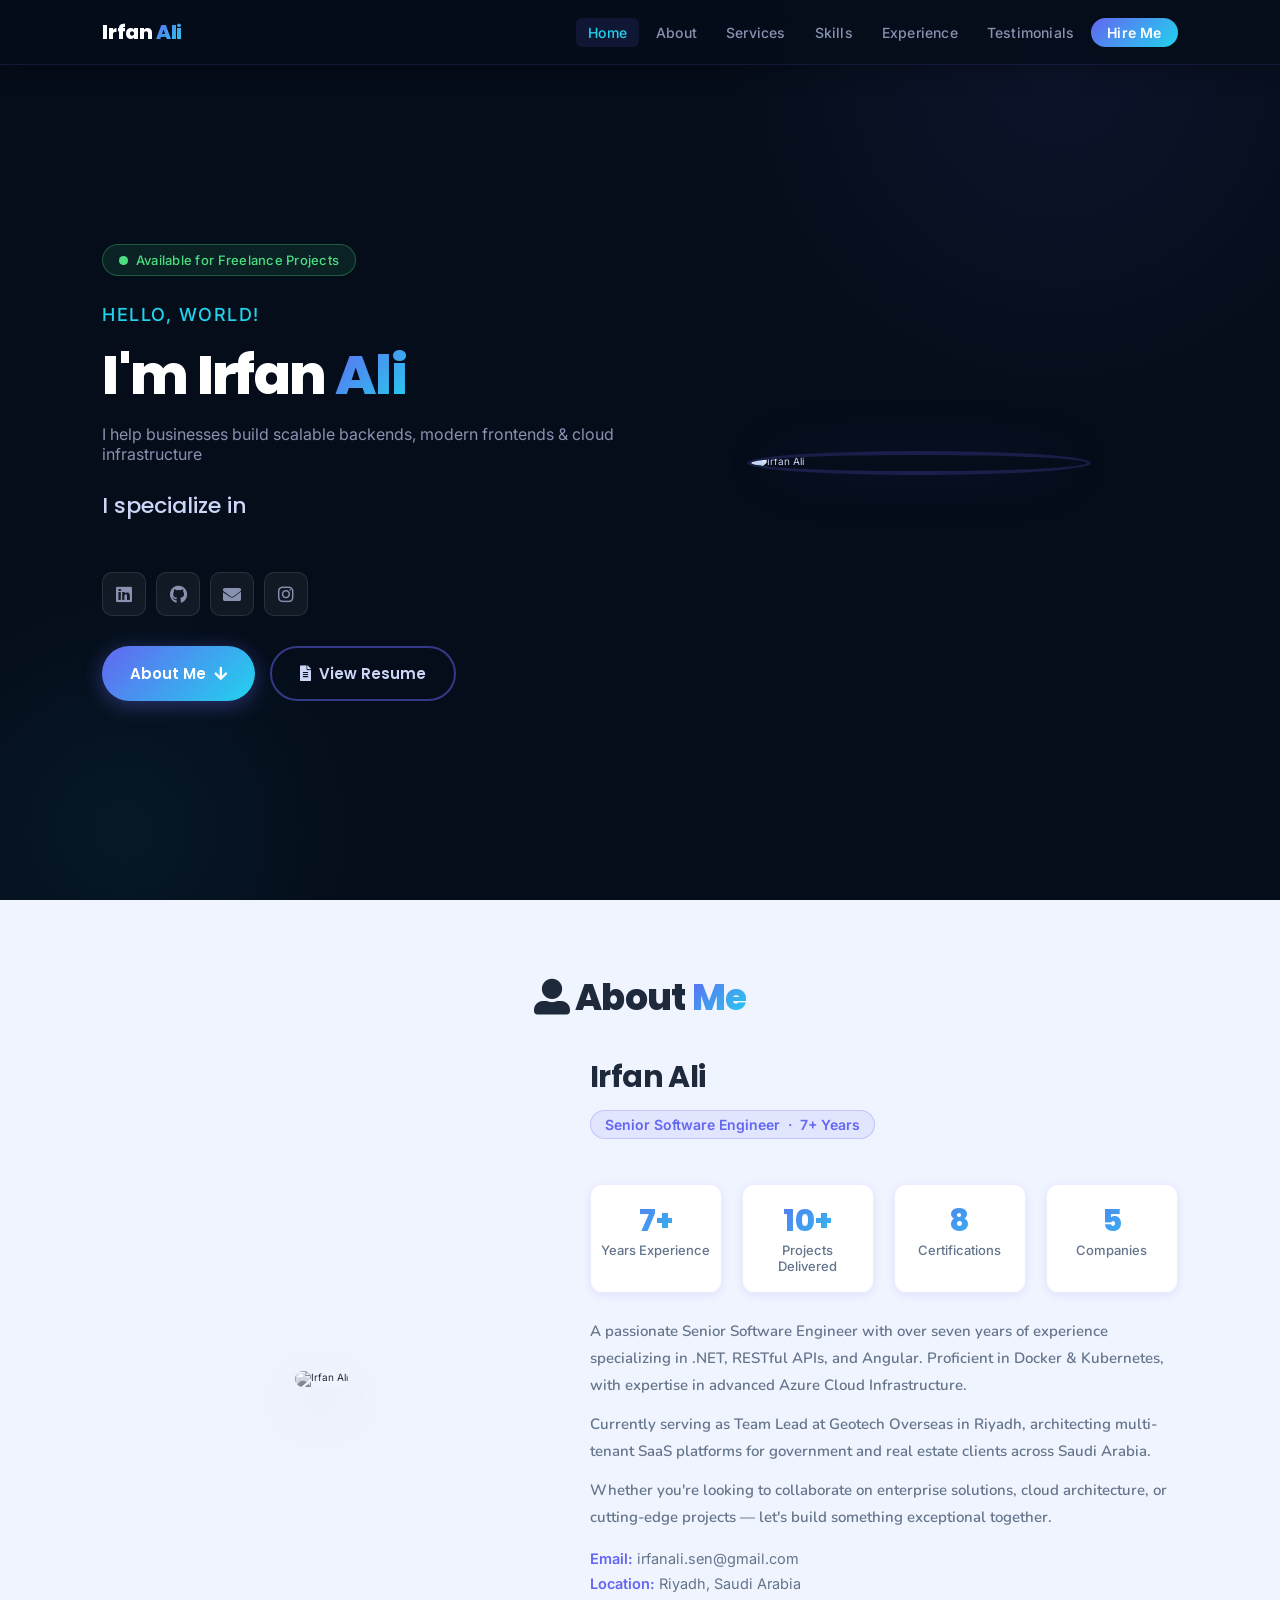
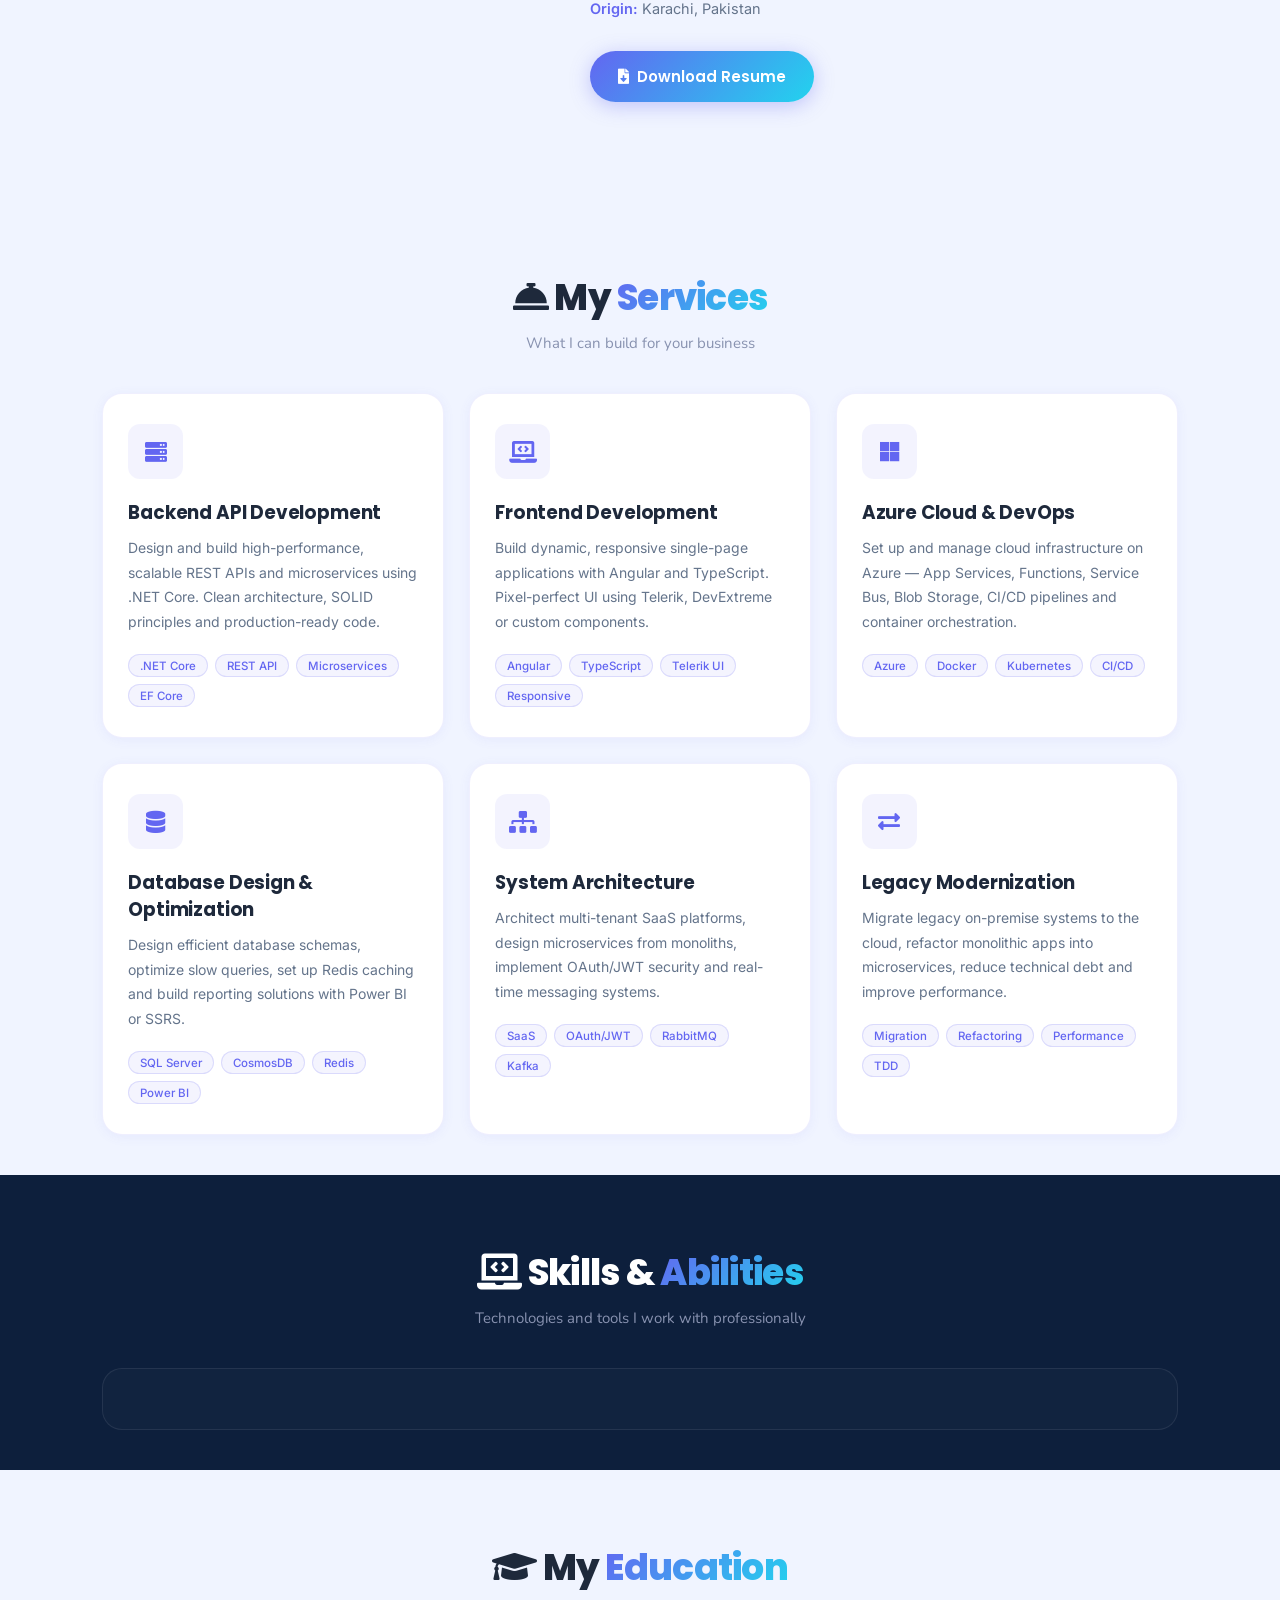
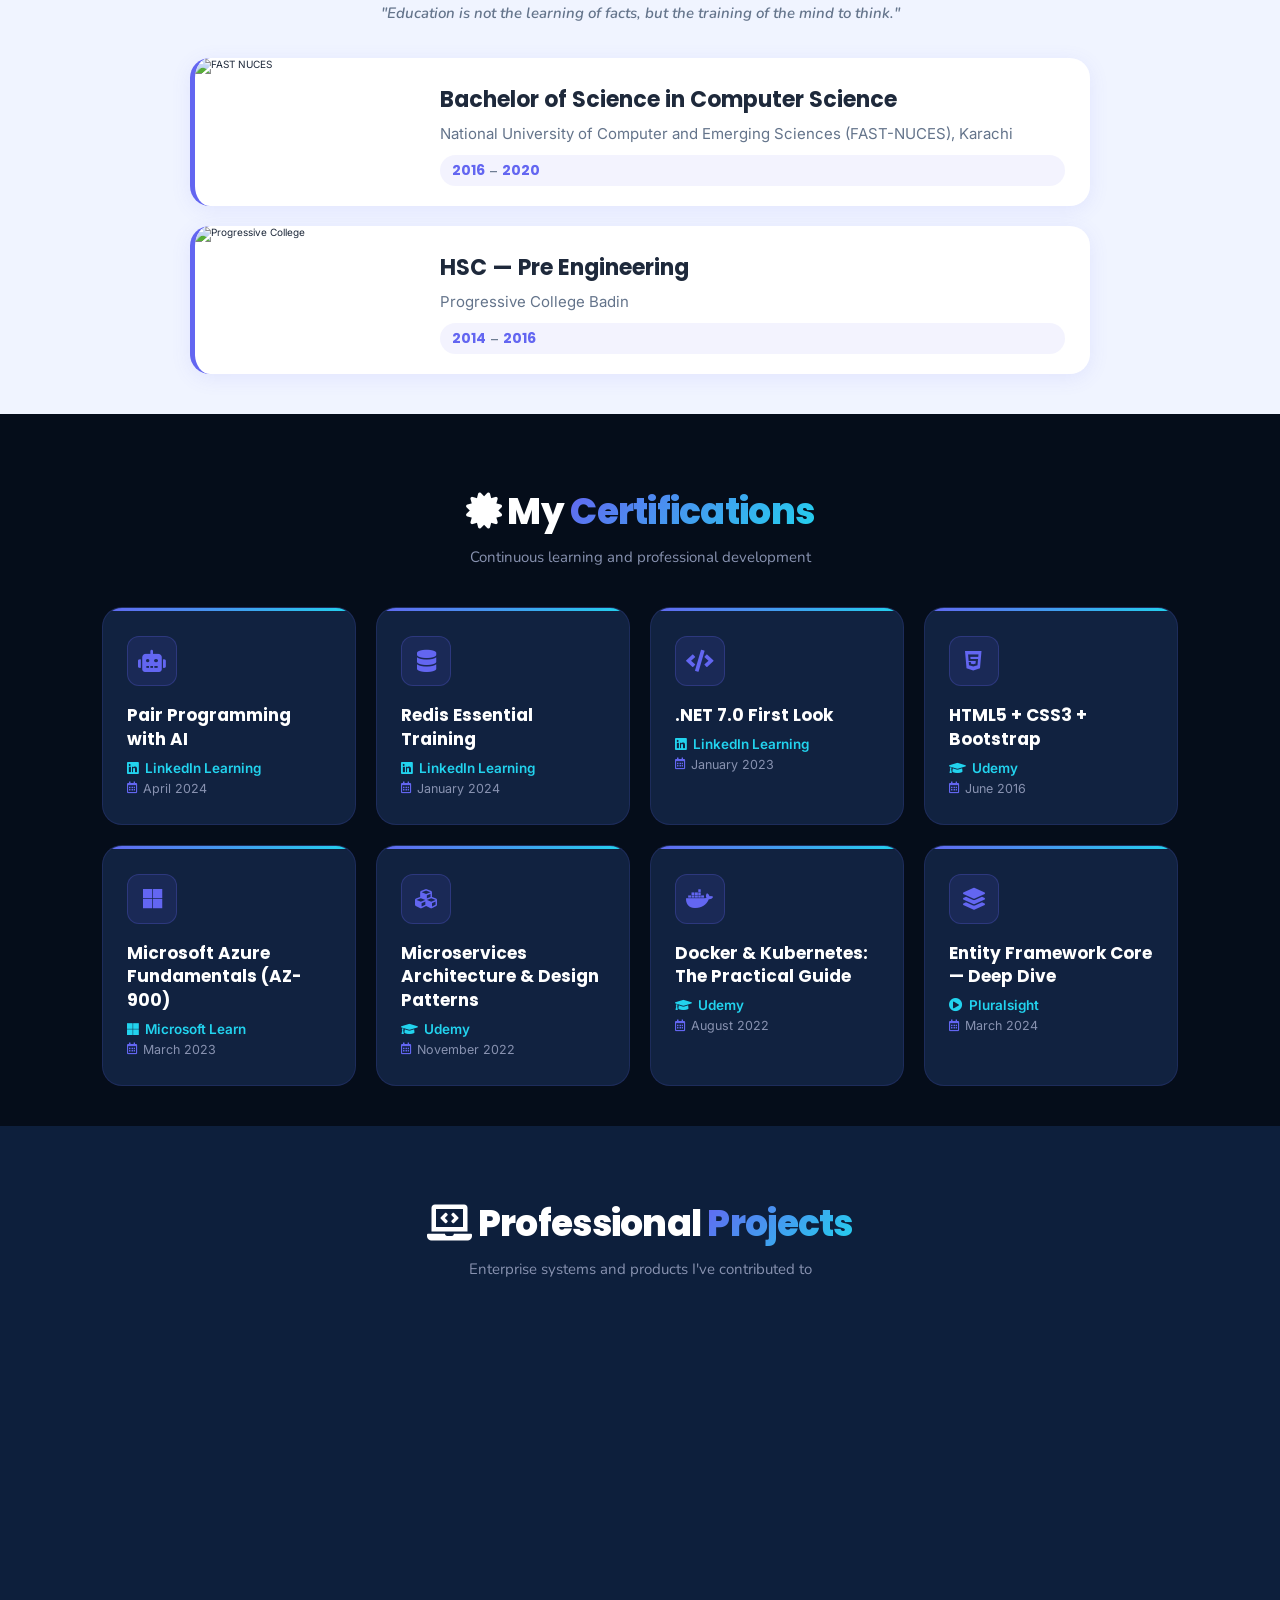
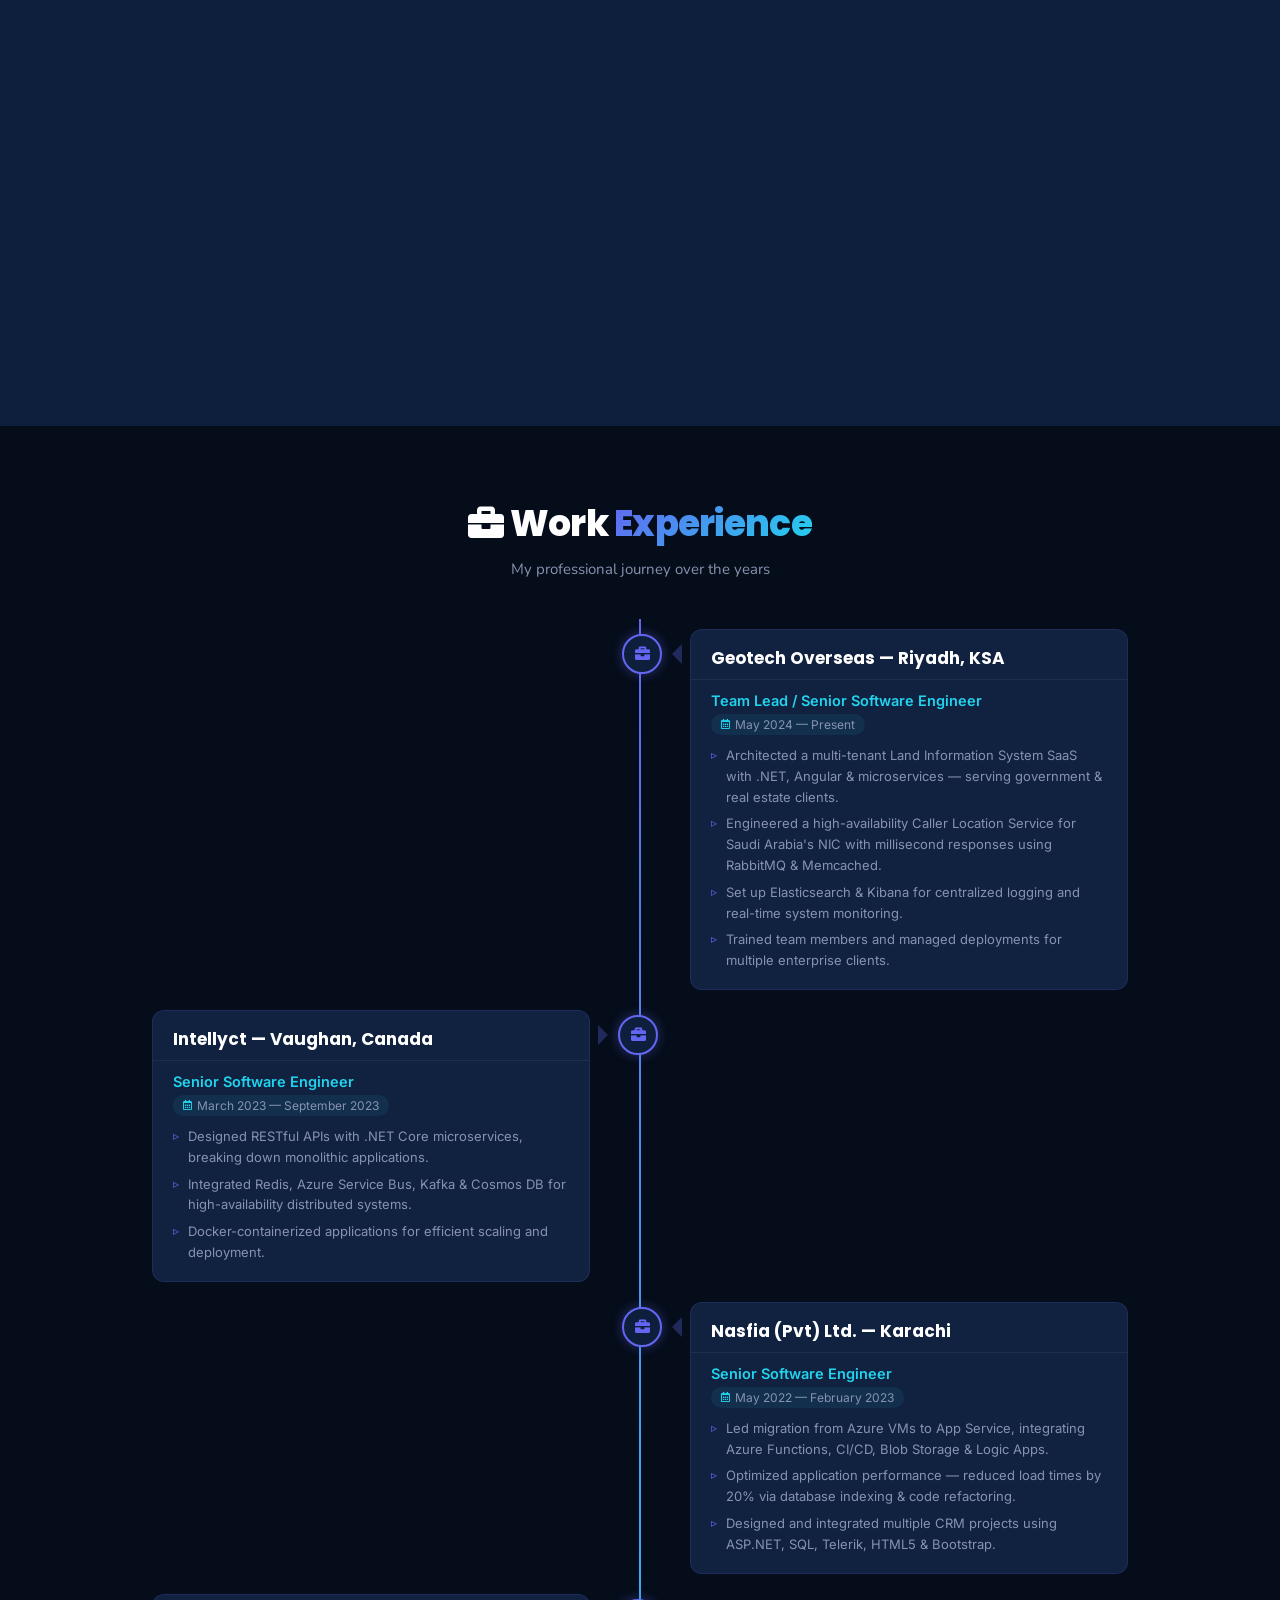
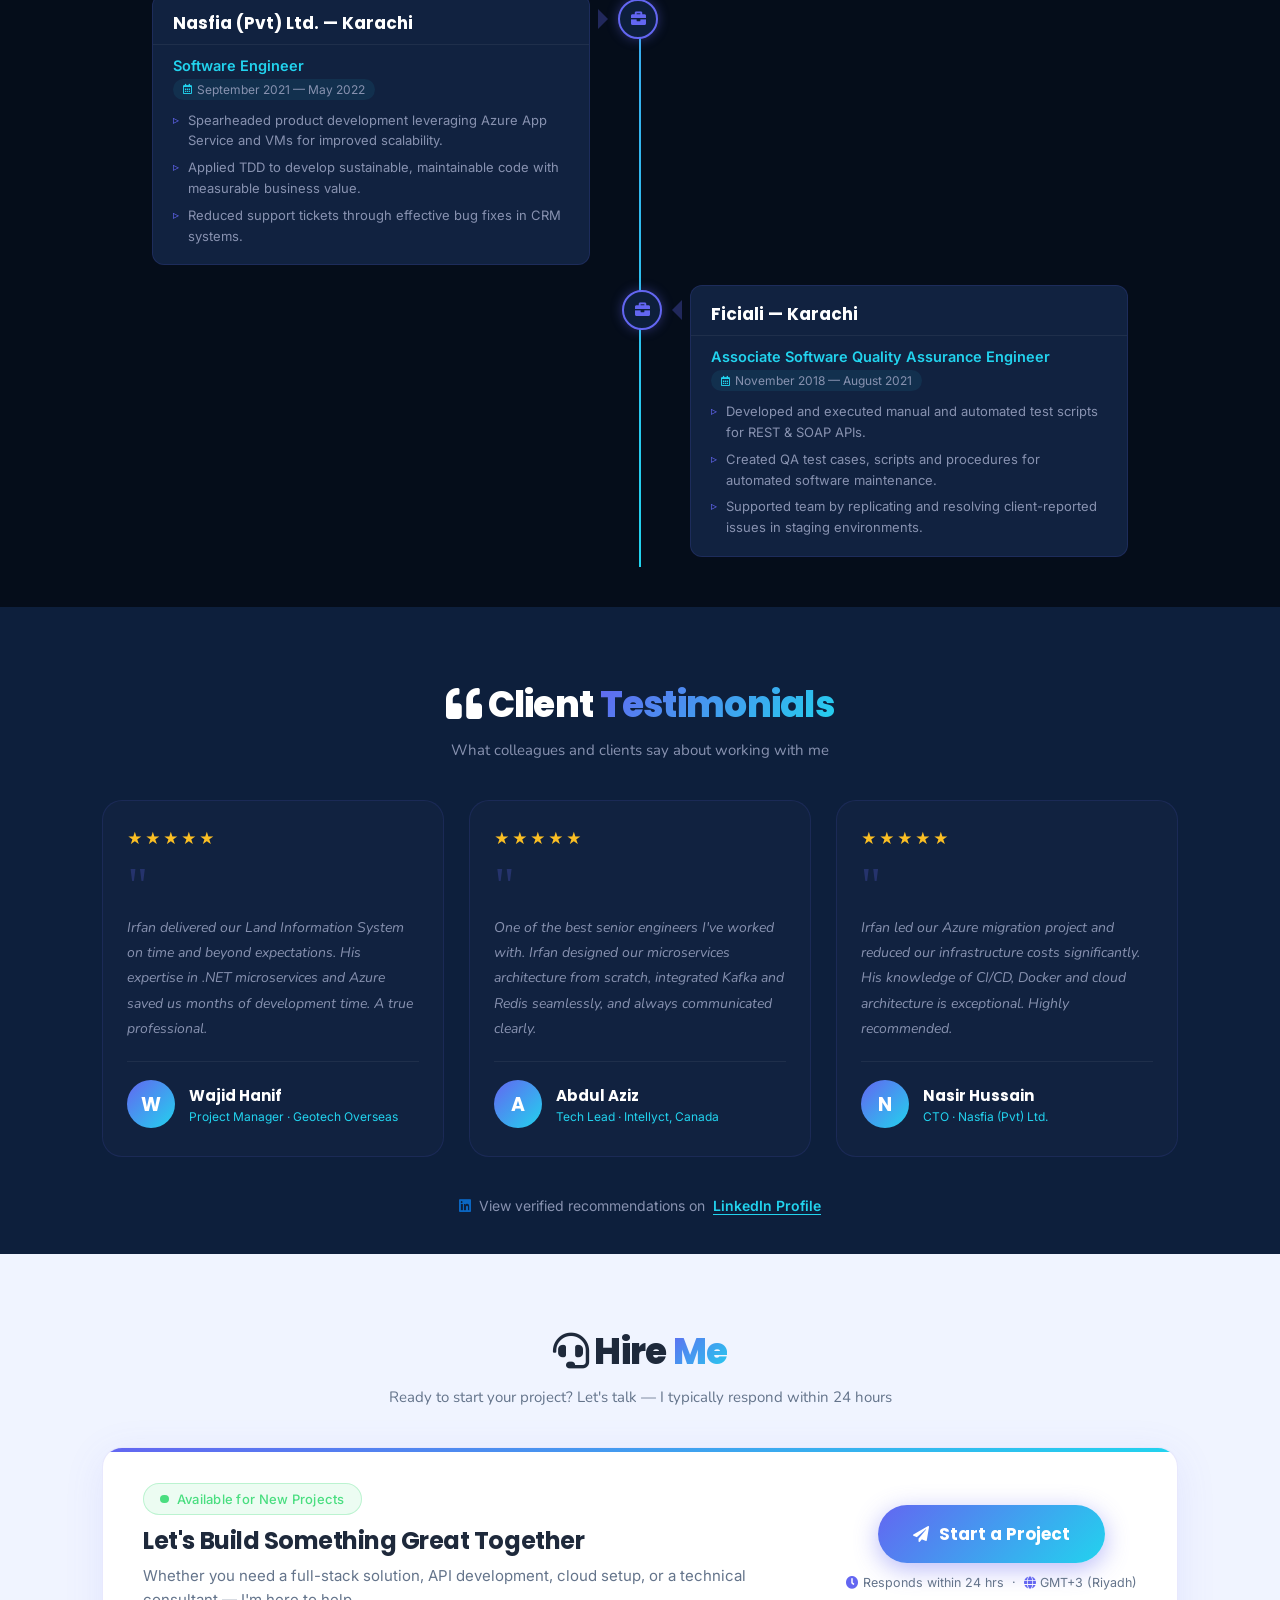
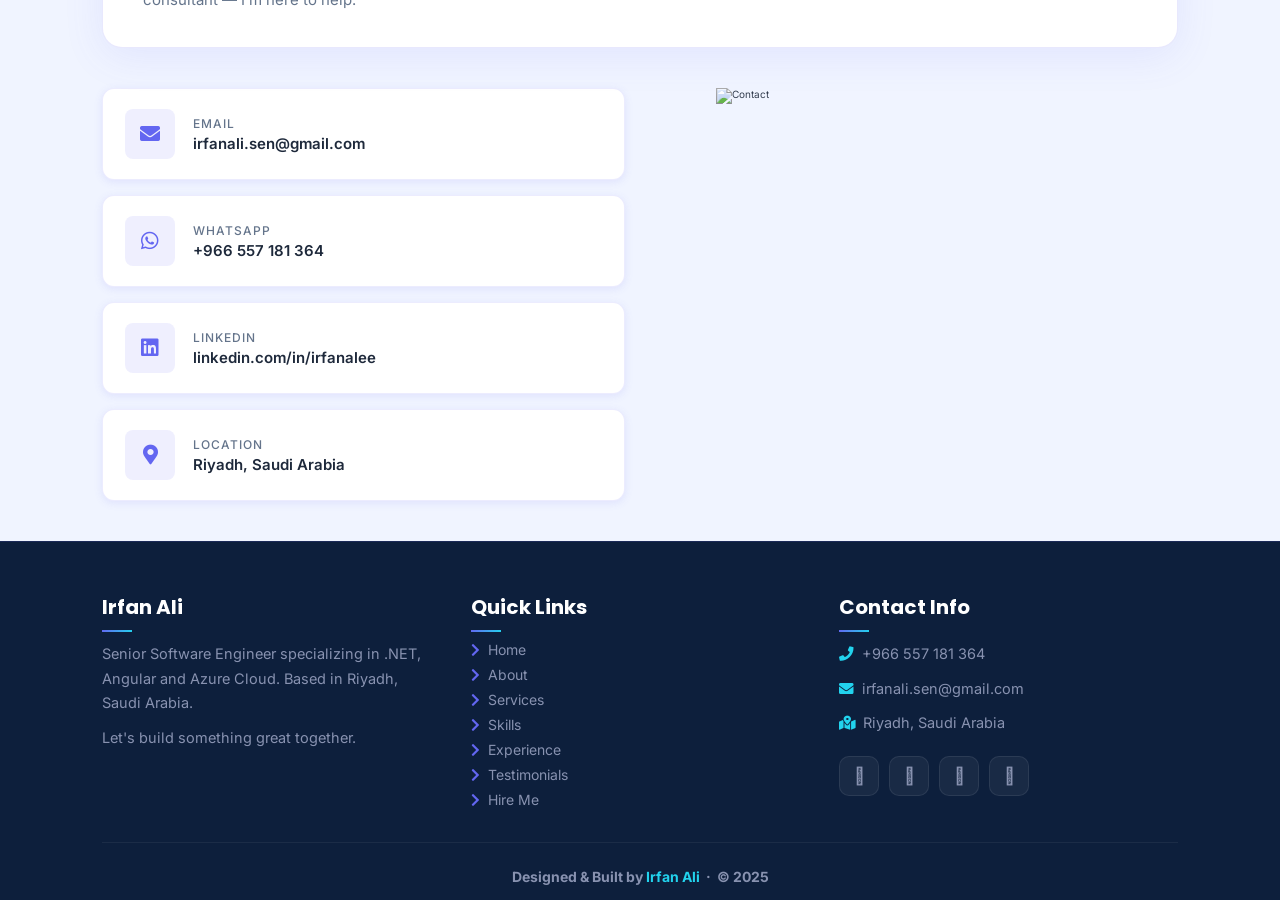
==== index.html @ 2647787d "Revamp portfolio with updated skills, enhanced layout, and improved content. Added new sections for " ====
<!DOCTYPE html>
<html lang="en">

<head>
  <meta charset="UTF-8">
  <meta http-equiv="X-UA-Compatible" content="IE=edge">
  <meta name="viewport" content="width=device-width, initial-scale=1.0">
  <meta name="keywords"
    content="Irfan Ali, portfolio, Senior Software Engineer, .NET, Angular, Azure, backend developer, full stack developer" />
  <meta name="description" content="Irfan Ali — Freelance Senior Software Engineer. 7+ years building scalable .NET backends, Angular frontends & Azure cloud solutions for businesses worldwide." />
  <!-- Custom CSS -->
  <link rel="stylesheet" href="./assets/css/style.css">
  <!-- Font Awesome -->
  <link rel="stylesheet" href="https://cdnjs.cloudflare.com/ajax/libs/font-awesome/5.15.3/css/all.min.css"
    integrity="sha512-iBBXm8fW90+nuLcSKlbmrPcLa0OT92xO1BIsZ+ywDWZCvqsWgccV3gFoRBv0z+8dLJgyAHIhR35VZc2oM/gI1w=="
    crossorigin="anonymous" referrerpolicy="no-referrer" />
  <!-- Favicon -->
  <link id='favicon' rel="shortcut icon" href="./assets/images/favicon.png" type="image/x-png">
  <title>Portfolio | Irfan Ali</title>
</head>

<body oncontextmenu="return false">

  <!-- navbar starts -->
  <header>
    <a href="/" class="logo">Irfan <span>Ali</span></a>

    <div id="menu" class="fas fa-bars"></div>
    <nav class="navbar">
      <ul>
        <li><a class="active" href="#home">Home</a></li>
        <li><a href="#about">About</a></li>
        <li><a href="#services">Services</a></li>
        <li><a href="#skills">Skills</a></li>
        <li><a href="#experience">Experience</a></li>
        <li><a href="#testimonials">Testimonials</a></li>
        <li><a href="#contact" class="nav-hire-btn">Hire Me</a></li>
      </ul>
    </nav>
  </header>
  <!-- navbar ends -->


  <!-- hero section starts -->
  <section class="home" id="home">
    <div id="particles-js"></div>

    <div class="content">
      <div class="availability-badge">
        <span class="badge-dot"></span> Available for Freelance Projects
      </div>
      <p class="greeting">Hello, World!</p>
      <h2>I'm Irfan <span>Ali</span></h2>
      <p class="hero-subtitle">I help businesses build scalable backends, modern frontends &amp; cloud infrastructure</p>
      <p>I specialize in <span class="typing-text"></span></p>

      <div class="socials">
        <ul class="social-icons">
          <li><a class="linkedin" aria-label="LinkedIn" href="https://www.linkedin.com/in/irfanalee/" target="_blank"><i class="fab fa-linkedin"></i></a></li>
          <li><a class="GitHub" aria-label="GitHub" href="https://github.com/ErfaanAli" target="_blank"><i class="fab fa-github"></i></a></li>
          <li><a aria-label="Mail" href="mailto:irfanali.sen@gmail.com?subject=Approaching via Portfolio" target="_blank"><i class="fas fa-envelope"></i></a></li>
          <li><a class="instagram" aria-label="Instagram" href="https://www.instagram.com/irfann_alee" target="_blank"><i class="fab fa-instagram"></i></a></li>
        </ul>
      </div>

      <div class="hero-btns">
        <a href="#about" class="btn-primary">
          <span>About Me</span>
          <i class="fas fa-arrow-down"></i>
        </a>
        <a href="https://drive.google.com/file/d/1a_-uNI6Rkoza3Lg0Oy4TzOaKX4Z7FLZg/view?usp=sharing" target="_blank" class="btn-outline">
          <i class="fas fa-file-alt"></i>
          <span>View Resume</span>
        </a>
      </div>
    </div>

    <div class="image">
      <img draggable="false" class="tilt" src="./assets/images/hero.png" alt="Irfan Ali">
    </div>
  </section>
  <!-- hero section ends -->


  <!-- about section starts -->
  <section class="about" id="about">
    <h2 class="heading"><i class="fas fa-user-alt"></i> About <span>Me</span></h2>

    <div class="row">
      <div class="image">
        <img draggable="false" class="tilt" src="./assets/images/profile2.png" alt="Irfan Ali">
      </div>
      <div class="content">
        <h3>Irfan Ali</h3>
        <span class="tag">Senior Software Engineer &nbsp;·&nbsp; 7+ Years</span>

        <div class="stats-row">
          <div class="stat-item">
            <span class="stat-number">7+</span>
            <span class="stat-label">Years Experience</span>
          </div>
          <div class="stat-item">
            <span class="stat-number">10+</span>
            <span class="stat-label">Projects Delivered</span>
          </div>
          <div class="stat-item">
            <span class="stat-number">8</span>
            <span class="stat-label">Certifications</span>
          </div>
          <div class="stat-item">
            <span class="stat-number">5</span>
            <span class="stat-label">Companies</span>
          </div>
        </div>

        <div class="profile-intro">
          <p>A passionate Senior Software Engineer with over seven years of experience specializing in .NET, RESTful APIs,
            and Angular. Proficient in Docker &amp; Kubernetes, with expertise in advanced Azure Cloud Infrastructure.</p>
          <p>Currently serving as Team Lead at Geotech Overseas in Riyadh, architecting multi-tenant SaaS platforms for
            government and real estate clients across Saudi Arabia.</p>
          <p>Whether you're looking to collaborate on enterprise solutions, cloud architecture, or cutting-edge projects —
            let's build something exceptional together.</p>
        </div>

        <div class="box-container">
          <div class="box">
            <p><span>Email: </span>irfanali.sen@gmail.com</p>
            <p><span>Location: </span>Riyadh, Saudi Arabia</p>
            <p><span>Origin: </span>Karachi, Pakistan</p>
          </div>
        </div>

        <div class="resumebtn">
          <a href="https://drive.google.com/file/d/1a_-uNI6Rkoza3Lg0Oy4TzOaKX4Z7FLZg/view?usp=sharing" target="_blank" class="btn">
            <i class="fas fa-file-download"></i>
            <span>Download Resume</span>
          </a>
        </div>
      </div>
    </div>
  </section>
  <!-- about section ends -->


  <!-- services section starts -->
  <section class="services" id="services">
    <h2 class="heading"><i class="fas fa-concierge-bell"></i> My <span>Services</span></h2>
    <p class="section-subtitle">What I can build for your business</p>

    <div class="services-grid">

      <div class="service-card">
        <div class="service-icon"><i class="fas fa-server"></i></div>
        <h3>Backend API Development</h3>
        <p>Design and build high-performance, scalable REST APIs and microservices using .NET Core. Clean architecture, SOLID principles and production-ready code.</p>
        <div class="service-tags">
          <span class="service-tag">.NET Core</span>
          <span class="service-tag">REST API</span>
          <span class="service-tag">Microservices</span>
          <span class="service-tag">EF Core</span>
        </div>
      </div>

      <div class="service-card">
        <div class="service-icon"><i class="fas fa-laptop-code"></i></div>
        <h3>Frontend Development</h3>
        <p>Build dynamic, responsive single-page applications with Angular and TypeScript. Pixel-perfect UI using Telerik, DevExtreme or custom components.</p>
        <div class="service-tags">
          <span class="service-tag">Angular</span>
          <span class="service-tag">TypeScript</span>
          <span class="service-tag">Telerik UI</span>
          <span class="service-tag">Responsive</span>
        </div>
      </div>

      <div class="service-card">
        <div class="service-icon"><i class="fab fa-microsoft"></i></div>
        <h3>Azure Cloud &amp; DevOps</h3>
        <p>Set up and manage cloud infrastructure on Azure — App Services, Functions, Service Bus, Blob Storage, CI/CD pipelines and container orchestration.</p>
        <div class="service-tags">
          <span class="service-tag">Azure</span>
          <span class="service-tag">Docker</span>
          <span class="service-tag">Kubernetes</span>
          <span class="service-tag">CI/CD</span>
        </div>
      </div>

      <div class="service-card">
        <div class="service-icon"><i class="fas fa-database"></i></div>
        <h3>Database Design &amp; Optimization</h3>
        <p>Design efficient database schemas, optimize slow queries, set up Redis caching and build reporting solutions with Power BI or SSRS.</p>
        <div class="service-tags">
          <span class="service-tag">SQL Server</span>
          <span class="service-tag">CosmosDB</span>
          <span class="service-tag">Redis</span>
          <span class="service-tag">Power BI</span>
        </div>
      </div>

      <div class="service-card">
        <div class="service-icon"><i class="fas fa-sitemap"></i></div>
        <h3>System Architecture</h3>
        <p>Architect multi-tenant SaaS platforms, design microservices from monoliths, implement OAuth/JWT security and real-time messaging systems.</p>
        <div class="service-tags">
          <span class="service-tag">SaaS</span>
          <span class="service-tag">OAuth/JWT</span>
          <span class="service-tag">RabbitMQ</span>
          <span class="service-tag">Kafka</span>
        </div>
      </div>

      <div class="service-card">
        <div class="service-icon"><i class="fas fa-exchange-alt"></i></div>
        <h3>Legacy Modernization</h3>
        <p>Migrate legacy on-premise systems to the cloud, refactor monolithic apps into microservices, reduce technical debt and improve performance.</p>
        <div class="service-tags">
          <span class="service-tag">Migration</span>
          <span class="service-tag">Refactoring</span>
          <span class="service-tag">Performance</span>
          <span class="service-tag">TDD</span>
        </div>
      </div>

    </div>
  </section>
  <!-- services section ends -->


  <!-- skills section starts -->
  <section class="skills" id="skills">
    <h2 class="heading"><i class="fas fa-laptop-code"></i> Skills &amp; <span>Abilities</span></h2>
    <p class="section-subtitle">Technologies and tools I work with professionally</p>

    <div class="container">
      <div class="row" id="skillsContainer">
        <!-- dynamically populated from skills.json -->
      </div>
    </div>
  </section>
  <!-- skills section ends -->


  <!-- education section starts -->
  <section class="education" id="education">
    <h1 class="heading"><i class="fas fa-graduation-cap"></i> My <span>Education</span></h1>
    <p class="qoute">"Education is not the learning of facts, but the training of the mind to think."</p>

    <div class="box-container">
      <div class="box">
        <div class="image">
          <img draggable="false" src="./assets/images/educat/college.jpg" alt="FAST NUCES">
        </div>
        <div class="content">
          <h3>Bachelor of Science in Computer Science</h3>
          <p>National University of Computer and Emerging Sciences (FAST-NUCES), Karachi</p>
          <div class="date-range">
            <span class="start-year">2016</span>
            <span class="dash">–</span>
            <span class="end-year">2020</span>
          </div>
        </div>
      </div>

      <div class="box">
        <div class="image">
          <img draggable="false" src="./assets/images/educat/school.jpg" alt="Progressive College">
        </div>
        <div class="content">
          <h3>HSC — Pre Engineering</h3>
          <p>Progressive College Badin</p>
          <div class="date-range">
            <span class="start-year">2014</span>
            <span class="dash">–</span>
            <span class="end-year">2016</span>
          </div>
        </div>
      </div>
    </div>
  </section>
  <!-- education section ends -->


  <!-- certifications section starts -->
  <section class="certifications" id="certifications">
    <h2 class="heading"><i class="fas fa-certificate"></i> My <span>Certifications</span></h2>
    <p class="section-subtitle">Continuous learning and professional development</p>

    <div class="certs-grid">

      <div class="cert-card">
        <div class="cert-icon"><i class="fas fa-robot"></i></div>
        <h3>Pair Programming with AI</h3>
        <p class="cert-issuer"><i class="fab fa-linkedin"></i>&nbsp; LinkedIn Learning</p>
        <p class="cert-date"><i class="far fa-calendar-alt"></i> April 2024</p>
      </div>

      <div class="cert-card">
        <div class="cert-icon"><i class="fas fa-database"></i></div>
        <h3>Redis Essential Training</h3>
        <p class="cert-issuer"><i class="fab fa-linkedin"></i>&nbsp; LinkedIn Learning</p>
        <p class="cert-date"><i class="far fa-calendar-alt"></i> January 2024</p>
      </div>

      <div class="cert-card">
        <div class="cert-icon"><i class="fas fa-code"></i></div>
        <h3>.NET 7.0 First Look</h3>
        <p class="cert-issuer"><i class="fab fa-linkedin"></i>&nbsp; LinkedIn Learning</p>
        <p class="cert-date"><i class="far fa-calendar-alt"></i> January 2023</p>
      </div>

      <div class="cert-card">
        <div class="cert-icon"><i class="fab fa-html5"></i></div>
        <h3>HTML5 + CSS3 + Bootstrap</h3>
        <p class="cert-issuer"><i class="fas fa-graduation-cap"></i>&nbsp; Udemy</p>
        <p class="cert-date"><i class="far fa-calendar-alt"></i> June 2016</p>
      </div>

      <div class="cert-card">
        <div class="cert-icon"><i class="fab fa-microsoft"></i></div>
        <h3>Microsoft Azure Fundamentals (AZ-900)</h3>
        <p class="cert-issuer"><i class="fab fa-microsoft"></i>&nbsp; Microsoft Learn</p>
        <p class="cert-date"><i class="far fa-calendar-alt"></i> March 2023</p>
      </div>

      <div class="cert-card">
        <div class="cert-icon"><i class="fas fa-cubes"></i></div>
        <h3>Microservices Architecture &amp; Design Patterns</h3>
        <p class="cert-issuer"><i class="fas fa-graduation-cap"></i>&nbsp; Udemy</p>
        <p class="cert-date"><i class="far fa-calendar-alt"></i> November 2022</p>
      </div>

      <div class="cert-card">
        <div class="cert-icon"><i class="fab fa-docker"></i></div>
        <h3>Docker &amp; Kubernetes: The Practical Guide</h3>
        <p class="cert-issuer"><i class="fas fa-graduation-cap"></i>&nbsp; Udemy</p>
        <p class="cert-date"><i class="far fa-calendar-alt"></i> August 2022</p>
      </div>

      <div class="cert-card">
        <div class="cert-icon"><i class="fas fa-layer-group"></i></div>
        <h3>Entity Framework Core — Deep Dive</h3>
        <p class="cert-issuer"><i class="fas fa-play-circle"></i>&nbsp; Pluralsight</p>
        <p class="cert-date"><i class="far fa-calendar-alt"></i> March 2024</p>
      </div>

    </div>
  </section>
  <!-- certifications section ends -->


  <!-- work project section starts -->
  <section class="work" id="work">
    <h2 class="heading"><i class="fas fa-laptop-code"></i> Professional <span>Projects</span></h2>
    <p class="section-subtitle" style="color: var(--text-dim);">Enterprise systems and products I've contributed to</p>

    <div class="box-container" id="projectsContainer">
      <!-- dynamically populated from projects.json -->
    </div>
  </section>
  <!-- work project section ends -->


  <!-- experience section starts -->
  <section class="experience" id="experience">
    <h2 class="heading"><i class="fas fa-briefcase"></i> Work <span>Experience</span></h2>
    <p class="section-subtitle" style="color: var(--text-dim);">My professional journey over the years</p>

    <div class="timeline">

      <div class="container right">
        <div class="content">
          <div class="tag">
            <h2>Geotech Overseas — Riyadh, KSA</h2>
          </div>
          <div class="desc">
            <h3>Team Lead / Senior Software Engineer</h3>
            <p class="exp-date"><i class="far fa-calendar-alt"></i> May 2024 — Present</p>
            <ul>
              <li>Architected a multi-tenant Land Information System SaaS with .NET, Angular &amp; microservices — serving government &amp; real estate clients.</li>
              <li>Engineered a high-availability Caller Location Service for Saudi Arabia's NIC with millisecond responses using RabbitMQ &amp; Memcached.</li>
              <li>Set up Elasticsearch &amp; Kibana for centralized logging and real-time system monitoring.</li>
              <li>Trained team members and managed deployments for multiple enterprise clients.</li>
            </ul>
          </div>
        </div>
      </div>

      <div class="container left">
        <div class="content">
          <div class="tag">
            <h2>Intellyct — Vaughan, Canada</h2>
          </div>
          <div class="desc">
            <h3>Senior Software Engineer</h3>
            <p class="exp-date"><i class="far fa-calendar-alt"></i> March 2023 — September 2023</p>
            <ul>
              <li>Designed RESTful APIs with .NET Core microservices, breaking down monolithic applications.</li>
              <li>Integrated Redis, Azure Service Bus, Kafka &amp; Cosmos DB for high-availability distributed systems.</li>
              <li>Docker-containerized applications for efficient scaling and deployment.</li>
            </ul>
          </div>
        </div>
      </div>

      <div class="container right">
        <div class="content">
          <div class="tag">
            <h2>Nasfia (Pvt) Ltd. — Karachi</h2>
          </div>
          <div class="desc">
            <h3>Senior Software Engineer</h3>
            <p class="exp-date"><i class="far fa-calendar-alt"></i> May 2022 — February 2023</p>
            <ul>
              <li>Led migration from Azure VMs to App Service, integrating Azure Functions, CI/CD, Blob Storage &amp; Logic Apps.</li>
              <li>Optimized application performance — reduced load times by 20% via database indexing &amp; code refactoring.</li>
              <li>Designed and integrated multiple CRM projects using ASP.NET, SQL, Telerik, HTML5 &amp; Bootstrap.</li>
            </ul>
          </div>
        </div>
      </div>

      <div class="container left">
        <div class="content">
          <div class="tag">
            <h2>Nasfia (Pvt) Ltd. — Karachi</h2>
          </div>
          <div class="desc">
            <h3>Software Engineer</h3>
            <p class="exp-date"><i class="far fa-calendar-alt"></i> September 2021 — May 2022</p>
            <ul>
              <li>Spearheaded product development leveraging Azure App Service and VMs for improved scalability.</li>
              <li>Applied TDD to develop sustainable, maintainable code with measurable business value.</li>
              <li>Reduced support tickets through effective bug fixes in CRM systems.</li>
            </ul>
          </div>
        </div>
      </div>

      <div class="container right">
        <div class="content">
          <div class="tag">
            <h2>Ficiali — Karachi</h2>
          </div>
          <div class="desc">
            <h3>Associate Software Quality Assurance Engineer</h3>
            <p class="exp-date"><i class="far fa-calendar-alt"></i> November 2018 — August 2021</p>
            <ul>
              <li>Developed and executed manual and automated test scripts for REST &amp; SOAP APIs.</li>
              <li>Created QA test cases, scripts and procedures for automated software maintenance.</li>
              <li>Supported team by replicating and resolving client-reported issues in staging environments.</li>
            </ul>
          </div>
        </div>
      </div>

    </div>
  </section>
  <!-- experience section ends -->


  <!-- testimonials section starts -->
  <section class="testimonials" id="testimonials">
    <h2 class="heading"><i class="fas fa-quote-left"></i> Client <span>Testimonials</span></h2>
    <p class="section-subtitle">What colleagues and clients say about working with me</p>

    <div class="testimonials-grid">

      <div class="testimonial-card">
        <div class="stars">★★★★★</div>
        <div class="quote-icon">"</div>
        <p>Irfan delivered our Land Information System on time and beyond expectations. His expertise in .NET microservices and Azure saved us months of development time. A true professional.</p>
        <div class="testimonial-author">
          <div class="author-avatar">W</div>
          <div class="author-info">
            <span class="name">Wajid Hanif</span>
            <span class="role">Project Manager · Geotech Overseas</span>
          </div>
        </div>
      </div>

      <div class="testimonial-card">
        <div class="stars">★★★★★</div>
        <div class="quote-icon">"</div>
        <p>One of the best senior engineers I've worked with. Irfan designed our microservices architecture from scratch, integrated Kafka and Redis seamlessly, and always communicated clearly.</p>
        <div class="testimonial-author">
          <div class="author-avatar">A</div>
          <div class="author-info">
            <span class="name">Abdul Aziz</span>
            <span class="role">Tech Lead · Intellyct, Canada</span>
          </div>
        </div>
      </div>

      <div class="testimonial-card">
        <div class="stars">★★★★★</div>
        <div class="quote-icon">"</div>
        <p>Irfan led our Azure migration project and reduced our infrastructure costs significantly. His knowledge of CI/CD, Docker and cloud architecture is exceptional. Highly recommended.</p>
        <div class="testimonial-author">
          <div class="author-avatar">N</div>
          <div class="author-info">
            <span class="name">Nasir Hussain</span>
            <span class="role">CTO · Nasfia (Pvt) Ltd.</span>
          </div>
        </div>
      </div>

    </div>

    <p class="testimonials-note">
      <i class="fab fa-linkedin"></i>
      &nbsp;View verified recommendations on&nbsp;
      <a href="https://www.linkedin.com/in/irfanalee/" target="_blank">LinkedIn Profile</a>
    </p>
  </section>
  <!-- testimonials section ends -->


  <!-- contact section starts -->
  <section class="contact" id="contact">
    <h2 class="heading"><i class="fas fa-headset"></i> Hire <span>Me</span></h2>
    <p class="section-subtitle" style="color: var(--text-muted);">Ready to start your project? Let's talk — I typically respond within 24 hours</p>

    <div class="hire-cta-banner">
      <div class="hire-cta-left">
        <div class="availability-badge" style="margin-bottom: 0;">
          <span class="badge-dot"></span> Available for New Projects
        </div>
        <h3>Let's Build Something Great Together</h3>
        <p>Whether you need a full-stack solution, API development, cloud setup, or a technical consultant — I'm here to help.</p>
      </div>
      <div class="hire-cta-right">
        <a href="mailto:irfanali.sen@gmail.com?subject=Freelance%20Project%20Inquiry" class="btn-hire">
          <i class="fas fa-paper-plane"></i> Start a Project
        </a>
        <p class="response-time"><i class="fas fa-clock"></i> Responds within 24 hrs &nbsp;·&nbsp; <i class="fas fa-globe"></i> GMT+3 (Riyadh)</p>
      </div>
    </div>

    <div class="contact-wrapper">
      <div class="contact-info">

        <a href="mailto:irfanali.sen@gmail.com?subject=Approaching via Portfolio" class="contact-info-card">
          <div class="card-icon"><i class="fas fa-envelope"></i></div>
          <div class="card-content">
            <span class="card-label">Email</span>
            <span class="card-value">irfanali.sen@gmail.com</span>
          </div>
        </a>

        <a href="https://wa.me/966557181364?text=Hello%20I%20found%20your%20portfolio" target="_blank" class="contact-info-card">
          <div class="card-icon"><i class="fab fa-whatsapp"></i></div>
          <div class="card-content">
            <span class="card-label">WhatsApp</span>
            <span class="card-value">+966 557 181 364</span>
          </div>
        </a>

        <a href="https://www.linkedin.com/in/irfanalee/" target="_blank" class="contact-info-card">
          <div class="card-icon"><i class="fab fa-linkedin"></i></div>
          <div class="card-content">
            <span class="card-label">LinkedIn</span>
            <span class="card-value">linkedin.com/in/irfanalee</span>
          </div>
        </a>

        <div class="contact-info-card" style="cursor: default;">
          <div class="card-icon"><i class="fas fa-map-marker-alt"></i></div>
          <div class="card-content">
            <span class="card-label">Location</span>
            <span class="card-value">Riyadh, Saudi Arabia</span>
          </div>
        </div>

      </div>

      <div class="contact-image">
        <img draggable="false" src="./assets/images/contact1.png" alt="Contact">
      </div>
    </div>
  </section>
  <!-- contact section ends -->


  <!-- footer section starts -->
  <section class="footer">
    <div class="box-container">

      <div class="box">
        <h3>Irfan Ali</h3>
        <p>Senior Software Engineer specializing in .NET, Angular and Azure Cloud. Based in Riyadh, Saudi Arabia.</p>
        <p>Let's build something great together.</p>
      </div>

      <div class="box">
        <h3>Quick Links</h3>
        <a href="#home"><i class="fas fa-chevron-right"></i> Home</a>
        <a href="#about"><i class="fas fa-chevron-right"></i> About</a>
        <a href="#services"><i class="fas fa-chevron-right"></i> Services</a>
        <a href="#skills"><i class="fas fa-chevron-right"></i> Skills</a>
        <a href="#experience"><i class="fas fa-chevron-right"></i> Experience</a>
        <a href="#testimonials"><i class="fas fa-chevron-right"></i> Testimonials</a>
        <a href="#contact"><i class="fas fa-chevron-right"></i> Hire Me</a>
      </div>

      <div class="box">
        <h3>Contact Info</h3>
        <p><i class="fas fa-phone"></i>+966 557 181 364</p>
        <p><i class="fas fa-envelope"></i>irfanali.sen@gmail.com</p>
        <p><i class="fas fa-map-marked-alt"></i>Riyadh, Saudi Arabia</p>
        <div class="share">
          <a href="https://www.linkedin.com/in/irfanalee/" class="fab fa-linkedin" aria-label="LinkedIn" target="_blank"></a>
          <a href="https://github.com/ErfaanAli" class="fab fa-github" aria-label="GitHub" target="_blank"></a>
          <a href="mailto:irfanali.sen@gmail.com?subject=Approaching via Portfolio" class="fas fa-envelope" aria-label="Mail" target="_blank"></a>
          <a class="fab fa-instagram" aria-label="Instagram" href="https://www.instagram.com/irfann_alee" target="_blank"></a>
        </div>
      </div>

    </div>

    <h1 class="credit">Designed &amp; Built by <a href="https://www.linkedin.com/in/irfanalee/" target="_blank">Irfan Ali</a> &nbsp;·&nbsp; &copy; 2025</h1>
  </section>
  <!-- footer section ends -->


  <!-- scroll top btn -->
  <a href="#home" aria-label="ScrollTop" class="fas fa-angle-up" id="scroll-top"></a>


  <!-- jQuery CDN -->
  <script src="https://cdnjs.cloudflare.com/ajax/libs/jquery/3.6.0/jquery.min.js"
    integrity="sha512-894YE6QWD5I59HgZOGReFYm4dnWc1Qt5NtvYSaNcOP+u1T9qYdvdihz0PPSiiqn/+/3e7Jo4EaG7TubfWGUrMQ=="
    crossorigin="anonymous" referrerpolicy="no-referrer"></script>

  <!-- Typed.js CDN -->
  <script src="https://cdnjs.cloudflare.com/ajax/libs/typed.js/2.0.5/typed.min.js"
    integrity="sha512-1KbKusm/hAtkX5FScVR5G36wodIMnVd/aP04af06iyQTkD17szAMGNmxfNH+tEuFp3Og/P5G32L1qEC47CZbUQ=="
    crossorigin="anonymous" referrerpolicy="no-referrer"></script>

  <!-- Particles.js -->
  <script src="./assets/js/particles.min.js"></script>
  <script src="./assets/js/app.js"></script>

  <!-- Vanilla Tilt.js -->
  <script src="https://cdnjs.cloudflare.com/ajax/libs/vanilla-tilt/1.7.0/vanilla-tilt.min.js"
    integrity="sha512-SttpKhJqONuBVxbRcuH0wezjuX+BoFoli0yPsnrAADcHsQMW8rkR84ItFHGIkPvhnlRnE2FaifDOUw+EltbuHg=="
    crossorigin="anonymous" referrerpolicy="no-referrer"></script>

  <!-- ScrollReveal -->
  <script src="https://unpkg.com/scrollreveal"></script>

  <script src="./assets/js/script.js"></script>

</body>

</html>
---- assets/css/style.css ----
@import url("https://fonts.googleapis.com/css2?family=Poppins:wght@400;500;600;700;800&display=swap");
@import url("https://fonts.googleapis.com/css2?family=Nunito:ital,wght@0,300;0,400;0,600;0,700;1,300;1,400&display=swap");
@import url("https://fonts.googleapis.com/css2?family=Inter:wght@300;400;500;600&display=swap");

/* ===== DESIGN TOKENS ===== */
:root {
  --accent: #6366f1;
  --accent-hover: #4f46e5;
  --cyan: #22d3ee;
  --cyan-hover: #06b6d4;
  --dark: #050d1a;
  --dark-2: #0d1f3c;
  --dark-3: #112240;
  --light: #f0f4ff;
  --light-2: #e8eeff;
  --white: #ffffff;
  --text-dark: #1e293b;
  --text-muted: #64748b;
  --text-light: #ccd6f6;
  --text-dim: #8892b0;
  --gradient: linear-gradient(135deg, #6366f1 0%, #22d3ee 100%);
  --gradient-alt: linear-gradient(135deg, #22d3ee 0%, #6366f1 100%);
  --shadow-sm: 0 2px 8px rgba(99, 102, 241, 0.12);
  --shadow-md: 0 8px 24px rgba(99, 102, 241, 0.18);
  --shadow-lg: 0 20px 60px rgba(0, 0, 0, 0.4);
  --border-glass: 1px solid rgba(255, 255, 255, 0.08);
  --radius: 12px;
  --radius-sm: 8px;
  --radius-lg: 20px;
}

/* ===== RESET ===== */
* {
  margin: 0;
  padding: 0;
  box-sizing: border-box;
  text-decoration: none;
  outline: none;
  border: none;
  transition: all 0.25s ease;
}

html {
  font-size: 62.5%;
  overflow-x: hidden;
  scroll-behavior: smooth;
}

body {
  background: var(--dark);
  font-family: "Inter", "Poppins", sans-serif;
  color: var(--text-light);
}

*::selection {
  background: var(--accent);
  color: #fff;
}

html::-webkit-scrollbar {
  width: 0.6rem;
}
html::-webkit-scrollbar-track {
  background: var(--dark);
}
html::-webkit-scrollbar-thumb {
  background: var(--accent);
  border-radius: 4px;
}
html::-webkit-scrollbar-thumb:hover {
  background: var(--cyan);
}

/* ===== NAVBAR ===== */
header {
  position: fixed;
  top: 0;
  left: 0;
  right: 0;
  z-index: 1000;
  display: flex;
  align-items: center;
  justify-content: space-between;
  padding: 1.6rem 8%;
  height: 6.5rem;
  background: rgba(5, 13, 26, 0.85);
  backdrop-filter: blur(20px);
  -webkit-backdrop-filter: blur(20px);
  border-bottom: 1px solid rgba(99, 102, 241, 0.15);
  box-shadow: 0 4px 24px rgba(0, 0, 0, 0.3);
}

section {
  min-height: 100vh;
  padding: 7rem 8% 4rem;
}

.heading {
  font-size: 3.6rem;
  font-weight: 800;
  text-align: center;
  color: var(--white);
  margin-bottom: 0.8rem;
  font-family: "Poppins", sans-serif;
  letter-spacing: -0.02em;
}

.heading span {
  background: var(--gradient);
  -webkit-background-clip: text;
  -webkit-text-fill-color: transparent;
  background-clip: text;
}

.section-subtitle {
  text-align: center;
  font-size: 1.5rem;
  color: var(--text-dim);
  margin-bottom: 4rem;
  font-family: "Nunito", sans-serif;
}

header .logo {
  font-size: 2rem;
  font-weight: 800;
  color: var(--white);
  letter-spacing: -0.02em;
  font-family: "Poppins", sans-serif;
}

header .logo span {
  background: var(--gradient);
  -webkit-background-clip: text;
  -webkit-text-fill-color: transparent;
  background-clip: text;
}

header .logo:hover {
  opacity: 0.85;
}

header .navbar ul {
  list-style: none;
  display: flex;
  justify-content: center;
  align-items: center;
  gap: 0.5rem;
}

header .navbar ul li a {
  font-size: 1.4rem;
  color: var(--text-dim);
  font-weight: 500;
  padding: 0.6rem 1.2rem;
  border-radius: 6px;
  letter-spacing: 0.02rem;
  font-family: "Inter", sans-serif;
}

header .navbar ul li a.active,
header .navbar ul li a:hover {
  color: var(--white);
  background: rgba(99, 102, 241, 0.12);
  border-bottom: none;
}

header .navbar ul li a.active {
  color: var(--cyan);
}

/* ===== HAMBURGER ===== */
#menu {
  font-size: 2.8rem;
  cursor: pointer;
  color: var(--white);
  display: none;
}

@media (max-width: 768px) {
  #menu {
    display: block;
  }
  header .navbar {
    position: fixed;
    top: 6.5rem;
    right: -120%;
    width: 75%;
    height: 100%;
    background: var(--dark-2);
    border-left: 1px solid rgba(99, 102, 241, 0.2);
  }
  header .navbar ul {
    flex-flow: column;
    padding: 2rem 1rem;
    align-items: flex-start;
  }
  header .navbar ul li {
    width: 100%;
    margin: 0.4rem 0;
  }
  header .navbar ul li a {
    display: block;
    padding: 1.2rem 1.5rem;
    color: var(--text-light);
    font-size: 1.8rem;
    width: 100%;
  }
  header .navbar ul li a.active,
  header .navbar ul li a:hover {
    background: rgba(99, 102, 241, 0.15);
    color: var(--cyan);
    border-radius: 8px;
    border-bottom: none;
  }
  .fa-times {
    transform: rotate(180deg);
  }
  header .navbar.nav-toggle {
    right: 0;
  }
}

/* ===== HERO SECTION ===== */
.home {
  position: relative;
  display: flex;
  flex-wrap: wrap;
  gap: 2rem;
  min-height: 100vh;
  align-items: center;
  padding-top: 6.5rem;
  background: var(--dark);
  overflow: hidden;
}

.home::before {
  content: "";
  position: absolute;
  top: -30%;
  right: -10%;
  width: 70rem;
  height: 70rem;
  background: radial-gradient(circle, rgba(99, 102, 241, 0.08) 0%, transparent 70%);
  pointer-events: none;
}

.home::after {
  content: "";
  position: absolute;
  bottom: -20%;
  left: -10%;
  width: 50rem;
  height: 50rem;
  background: radial-gradient(circle, rgba(34, 211, 238, 0.06) 0%, transparent 70%);
  pointer-events: none;
}

.home #particles-js {
  position: absolute;
  top: 0;
  left: 0;
  height: 100%;
  width: 100%;
  opacity: 0.5;
}

.home .content {
  flex: 1 1 40rem;
  padding-top: 2rem;
  z-index: 1;
}

.home .image {
  flex: 1 1 38rem;
  z-index: 1;
  display: flex;
  justify-content: center;
  align-items: center;
}

.home .image img {
  width: 65%;
  border-radius: 50%;
  box-shadow: 0 0 0 4px rgba(99, 102, 241, 0.2), 0 0 60px rgba(99, 102, 241, 0.15);
  cursor: pointer;
  transition: box-shadow 0.4s ease, transform 0.4s ease;
}

.home .image img:hover {
  box-shadow: 0 0 0 4px rgba(34, 211, 238, 0.3), 0 0 80px rgba(34, 211, 238, 0.2);
  transform: scale(1.02);
}

.home .content .greeting {
  font-size: 1.8rem;
  color: var(--cyan);
  font-weight: 500;
  letter-spacing: 0.15rem;
  text-transform: uppercase;
  margin-bottom: 1rem;
  font-family: "Inter", sans-serif;
}

.home .content h2 {
  font-size: 5.5rem;
  font-weight: 800;
  color: var(--white);
  line-height: 1.1;
  font-family: "Poppins", sans-serif;
  letter-spacing: -0.03em;
}

.home .content h2 span {
  background: var(--gradient);
  -webkit-background-clip: text;
  -webkit-text-fill-color: transparent;
  background-clip: text;
}

.home .content .hero-subtitle {
  font-size: 1.6rem;
  color: var(--text-dim);
  margin-top: 0.8rem;
  margin-bottom: 0.5rem;
  font-family: "Inter", sans-serif;
  font-weight: 400;
}

.home .content p {
  font-size: 2.2rem;
  color: var(--text-light);
  font-weight: 500;
  padding: 1rem 0;
  font-family: "Poppins", sans-serif;
}

.home .content p .typing-text {
  font-size: 2.2rem;
  background: var(--gradient);
  -webkit-background-clip: text;
  -webkit-text-fill-color: transparent;
  background-clip: text;
  font-weight: 700;
}

.hero-btns {
  display: flex;
  gap: 1.5rem;
  flex-wrap: wrap;
  margin-top: 3rem;
}

.home .btn-primary {
  display: inline-flex;
  align-items: center;
  gap: 0.8rem;
  padding: 1.4rem 2.8rem;
  border-radius: 50px;
  background: var(--gradient);
  color: #fff;
  font-size: 1.5rem;
  font-weight: 600;
  font-family: "Poppins", sans-serif;
  box-shadow: 0 4px 20px rgba(99, 102, 241, 0.4);
  position: relative;
  overflow: hidden;
}

.home .btn-primary::before {
  content: "";
  position: absolute;
  inset: 0;
  background: var(--gradient-alt);
  opacity: 0;
  transition: opacity 0.3s ease;
}

.home .btn-primary:hover::before {
  opacity: 1;
}

.home .btn-primary span,
.home .btn-primary i {
  position: relative;
  z-index: 1;
}

.home .btn-primary:hover {
  box-shadow: 0 6px 28px rgba(99, 102, 241, 0.6);
  transform: translateY(-2px);
}

.home .btn-outline {
  display: inline-flex;
  align-items: center;
  gap: 0.8rem;
  padding: 1.4rem 2.8rem;
  border-radius: 50px;
  background: transparent;
  border: 2px solid rgba(99, 102, 241, 0.5);
  color: var(--text-light);
  font-size: 1.5rem;
  font-weight: 600;
  font-family: "Poppins", sans-serif;
}

.home .btn-outline:hover {
  border-color: var(--accent);
  background: rgba(99, 102, 241, 0.1);
  color: var(--white);
  transform: translateY(-2px);
}

/* Social icons */
.socials {
  margin-top: 4rem;
}

.socials .social-icons {
  padding-left: 0;
  list-style: none;
  display: flex;
  gap: 1rem;
}

.social-icons a {
  font-size: 1.8rem;
  display: inline-flex;
  align-items: center;
  justify-content: center;
  width: 4.4rem;
  height: 4.4rem;
  color: var(--text-dim);
  background: rgba(255, 255, 255, 0.05);
  border: 1px solid rgba(255, 255, 255, 0.1);
  border-radius: 10px;
  transition: all 0.3s ease;
}

.social-icons a:hover {
  color: var(--white);
  background: rgba(99, 102, 241, 0.2);
  border-color: rgba(99, 102, 241, 0.5);
  transform: translateY(-3px);
  box-shadow: 0 8px 20px rgba(99, 102, 241, 0.25);
}

.social-icons a.linkedin:hover {
  background: rgba(0, 119, 181, 0.2);
  border-color: rgba(0, 119, 181, 0.5);
  box-shadow: 0 8px 20px rgba(0, 119, 181, 0.25);
}

.social-icons a.GitHub:hover {
  background: rgba(255, 255, 255, 0.1);
  border-color: rgba(255, 255, 255, 0.3);
  box-shadow: 0 8px 20px rgba(255, 255, 255, 0.1);
}

.social-icons a.instagram:hover {
  background: rgba(225, 48, 108, 0.2);
  border-color: rgba(225, 48, 108, 0.5);
  box-shadow: 0 8px 20px rgba(225, 48, 108, 0.25);
}

/* Hero media queries */
@media (max-width: 600px) {
  .home .content h2 {
    font-size: 4rem;
  }
  .hero-btns {
    flex-direction: column;
    align-items: flex-start;
  }
  .home .image img {
    width: 75%;
    margin-top: -4rem;
  }
}

/* ===== ABOUT SECTION ===== */
.about {
  background: var(--light);
  color: var(--text-dark);
}

.about .heading {
  color: var(--text-dark);
}

.about .heading span {
  background: var(--gradient);
  -webkit-background-clip: text;
  -webkit-text-fill-color: transparent;
  background-clip: text;
}

.about .row {
  display: flex;
  gap: 5rem;
  flex-wrap: wrap;
  align-items: center;
  margin-top: 3rem;
}

.about .row .image {
  flex: 1 1 30rem;
  text-align: center;
}

.about .row .image img {
  width: 28rem;
  height: 28rem;
  object-fit: cover;
  border-radius: 24px;
  box-shadow: 0 20px 60px rgba(99, 102, 241, 0.2);
  mix-blend-mode: luminosity;
  transition: all 0.4s ease;
  cursor: pointer;
}

.about .row .image img:hover {
  mix-blend-mode: normal;
  transform: translateY(-6px);
  box-shadow: 0 30px 80px rgba(99, 102, 241, 0.3);
}

.about .row .content {
  flex: 1 1 45rem;
}

.about .row .content h3 {
  font-size: 3rem;
  font-weight: 700;
  color: var(--text-dark);
  font-family: "Poppins", sans-serif;
  letter-spacing: -0.02em;
}

.about .row .content .tag {
  display: inline-block;
  font-size: 1.4rem;
  color: var(--accent);
  font-weight: 600;
  margin: 1rem 0 2rem;
  padding: 0.5rem 1.4rem;
  background: rgba(99, 102, 241, 0.1);
  border: 1px solid rgba(99, 102, 241, 0.25);
  border-radius: 50px;
  font-family: "Inter", sans-serif;
}

.about .row .content .profile-intro p {
  font-size: 1.5rem;
  color: var(--text-muted);
  line-height: 1.8;
  margin-bottom: 1.2rem;
  font-family: "Nunito", sans-serif;
  font-weight: 600;
  text-transform: none;
}

/* Stats Row */
.stats-row {
  display: flex;
  gap: 2rem;
  flex-wrap: wrap;
  margin: 2.5rem 0;
}

.stat-item {
  flex: 1;
  min-width: 12rem;
  text-align: center;
  padding: 1.8rem 1rem;
  background: var(--white);
  border-radius: var(--radius);
  border: 1px solid rgba(99, 102, 241, 0.12);
  box-shadow: var(--shadow-sm);
  transition: transform 0.3s ease, box-shadow 0.3s ease;
}

.stat-item:hover {
  transform: translateY(-4px);
  box-shadow: var(--shadow-md);
  border-color: rgba(99, 102, 241, 0.3);
}

.stat-item .stat-number {
  display: block;
  font-size: 3rem;
  font-weight: 800;
  background: var(--gradient);
  -webkit-background-clip: text;
  -webkit-text-fill-color: transparent;
  background-clip: text;
  font-family: "Poppins", sans-serif;
  line-height: 1.2;
}

.stat-item .stat-label {
  display: block;
  font-size: 1.3rem;
  color: var(--text-muted);
  font-weight: 500;
  margin-top: 0.3rem;
  font-family: "Inter", sans-serif;
  text-transform: none;
}

.about .row .content .box-container {
  margin-top: 1.5rem;
}

.about .row .content .box-container .box p {
  font-size: 1.45rem;
  color: var(--text-muted);
  padding: 0.4rem 0;
  text-transform: none;
  font-family: "Inter", sans-serif;
}

.about .row .content .box-container .box p span {
  color: var(--accent);
  font-weight: 600;
}

.resumebtn {
  margin-top: 3rem;
}

.resumebtn .btn {
  display: inline-flex;
  align-items: center;
  gap: 0.8rem;
  padding: 1.4rem 2.8rem;
  border-radius: 50px;
  background: var(--gradient);
  color: #fff;
  font-size: 1.5rem;
  font-weight: 600;
  font-family: "Poppins", sans-serif;
  box-shadow: 0 4px 20px rgba(99, 102, 241, 0.35);
}

.resumebtn .btn:hover {
  transform: translateY(-3px);
  box-shadow: 0 8px 30px rgba(99, 102, 241, 0.5);
}

.resumebtn .btn i {
  transition: transform 0.3s;
}

.resumebtn .btn:hover i {
  transform: translateX(5px);
}

/* About media queries */
@media screen and (max-width: 600px) {
  .about .row .image img {
    width: 22rem;
    height: 22rem;
    mix-blend-mode: normal;
  }
  .about .row {
    gap: 3rem;
  }
  .stats-row {
    gap: 1rem;
  }
  .stat-item {
    min-width: 9rem;
  }
}

/* ===== SKILLS SECTION ===== */
.skills {
  background: var(--dark-2);
  min-height: auto;
}

.skills .heading {
  color: var(--white);
}

.skills .container {
  background: rgba(255, 255, 255, 0.02);
  border: var(--border-glass);
  border-radius: var(--radius-lg);
  padding: 3rem 2.5rem;
  margin-top: 1rem;
}

.skills .container .row {
  display: grid;
  grid-template-columns: repeat(6, 1fr);
  gap: 1.6rem;
}

.skills .container .bar {
  padding: 1.8rem 1rem;
  border-radius: var(--radius);
  background: rgba(255, 255, 255, 0.04);
  border: 1px solid rgba(255, 255, 255, 0.07);
  transition: all 0.3s ease;
  cursor: default;
}

.skills .container .bar:hover {
  background: rgba(99, 102, 241, 0.12);
  border-color: rgba(99, 102, 241, 0.35);
  transform: translateY(-4px);
  box-shadow: 0 8px 24px rgba(99, 102, 241, 0.15);
}

.skills .container .bar .info {
  display: flex;
  flex-direction: column;
  align-items: center;
  gap: 1rem;
}

.skills .container .bar .info img {
  width: 4.4rem;
  height: 4.4rem;
  object-fit: contain;
  filter: drop-shadow(0 2px 4px rgba(0,0,0,0.3));
}

.skills .container .bar .info span {
  font-size: 1.3rem;
  font-weight: 500;
  font-family: "Inter", sans-serif;
  color: var(--text-dim);
  text-align: center;
  letter-spacing: 0.02em;
}

.skills .container .bar:hover .info span {
  color: var(--text-light);
}

/* Skills media queries */
@media screen and (max-width: 900px) {
  .skills .container .row {
    grid-template-columns: repeat(4, 1fr);
  }
}

@media screen and (max-width: 600px) {
  .skills .container .row {
    grid-template-columns: repeat(3, 1fr);
    gap: 1rem;
  }
  .skills .container {
    padding: 2rem 1.5rem;
    margin: 0;
    border-radius: var(--radius);
  }
}

/* ===== EDUCATION SECTION ===== */
.education {
  background: var(--light);
  color: var(--text-dark);
  min-height: auto;
}

.education .heading {
  color: var(--text-dark);
}

.education .heading span {
  background: var(--gradient);
  -webkit-background-clip: text;
  -webkit-text-fill-color: transparent;
  background-clip: text;
}

.education .qoute {
  font-size: 1.5rem;
  text-align: center;
  font-family: "Nunito", sans-serif;
  font-weight: 600;
  color: var(--text-muted);
  margin-bottom: 3.5rem;
  font-style: italic;
  text-transform: none;
}

.education .box-container {
  display: flex;
  flex-direction: column;
  gap: 2rem;
  max-width: 900px;
  margin: 0 auto;
}

.education .box-container .box {
  display: flex;
  flex-direction: row;
  border-radius: var(--radius-lg);
  box-shadow: 0 4px 20px rgba(99, 102, 241, 0.1);
  overflow: hidden;
  background: var(--white);
  border-left: 5px solid var(--accent);
  transition: all 0.35s ease;
}

.education .box-container .box:hover {
  transform: translateX(6px);
  box-shadow: 0 8px 40px rgba(99, 102, 241, 0.2);
}

.education .box-container .box .image {
  flex: 0 0 22rem;
  overflow: hidden;
}

.education .box-container .box img {
  width: 100%;
  height: 100%;
  object-fit: cover;
  transition: transform 0.4s ease;
}

.education .box-container .box:hover img {
  transform: scale(1.05);
}

.education .box-container .box .content {
  flex: 1;
  padding: 2.5rem 2.5rem 2rem;
  display: flex;
  flex-direction: column;
  justify-content: center;
}

.education .box-container .box .content h3 {
  font-size: 2.2rem;
  color: var(--text-dark);
  font-weight: 700;
  font-family: "Poppins", sans-serif;
  text-align: left;
  margin-bottom: 0.8rem;
}

.education .box-container .box .content p {
  font-size: 1.5rem;
  color: var(--text-muted);
  text-align: left;
  font-family: "Inter", sans-serif;
  text-transform: none;
}

.date-range {
  display: inline-flex;
  align-items: center;
  gap: 0.5rem;
  margin-top: 1.2rem;
  background: rgba(99, 102, 241, 0.08);
  padding: 0.5rem 1.2rem;
  border-radius: 50px;
}

.start-year,
.end-year {
  font-size: 1.4rem;
  font-weight: 700;
  color: var(--accent);
  font-family: "Poppins", sans-serif;
}

.dash {
  color: var(--text-muted);
  font-size: 1.4rem;
}

/* Education media queries */
@media screen and (max-width: 600px) {
  .education .box-container .box {
    flex-direction: column;
    border-left: none;
    border-top: 5px solid var(--accent);
  }
  .education .box-container .box .image {
    flex: 0 0 20rem;
    width: 100%;
  }
}

/* ===== CERTIFICATIONS SECTION ===== */
.certifications {
  background: var(--dark);
  min-height: auto;
}

.certifications .certs-grid {
  display: grid;
  grid-template-columns: repeat(auto-fit, minmax(24rem, 1fr));
  gap: 2rem;
  margin-top: 1rem;
}

.cert-card {
  background: var(--dark-3);
  border: 1px solid rgba(99, 102, 241, 0.15);
  border-radius: var(--radius-lg);
  padding: 2.8rem 2.4rem;
  position: relative;
  overflow: hidden;
  transition: all 0.35s ease;
}

.cert-card::before {
  content: "";
  position: absolute;
  top: 0;
  left: 0;
  right: 0;
  height: 3px;
  background: var(--gradient);
}

.cert-card:hover {
  transform: translateY(-6px);
  border-color: rgba(99, 102, 241, 0.4);
  box-shadow: 0 20px 50px rgba(99, 102, 241, 0.18);
}

.cert-card .cert-icon {
  width: 5rem;
  height: 5rem;
  background: rgba(99, 102, 241, 0.12);
  border: 1px solid rgba(99, 102, 241, 0.25);
  border-radius: var(--radius);
  display: flex;
  align-items: center;
  justify-content: center;
  margin-bottom: 1.8rem;
  font-size: 2.2rem;
  color: var(--accent);
}

.cert-card h3 {
  font-size: 1.7rem;
  font-weight: 700;
  color: var(--white);
  font-family: "Poppins", sans-serif;
  margin-bottom: 0.8rem;
  line-height: 1.4;
  text-transform: none;
}

.cert-card .cert-issuer {
  font-size: 1.35rem;
  color: var(--cyan);
  font-weight: 600;
  font-family: "Inter", sans-serif;
  text-transform: none;
  margin-bottom: 0.5rem;
}

.cert-card .cert-date {
  font-size: 1.25rem;
  color: var(--text-dim);
  font-family: "Inter", sans-serif;
  text-transform: none;
  display: flex;
  align-items: center;
  gap: 0.5rem;
}

.cert-card .cert-date i {
  color: var(--accent);
  font-size: 1.2rem;
}

/* Certifications media queries */
@media screen and (max-width: 600px) {
  .certifications .certs-grid {
    grid-template-columns: 1fr;
  }
}

/* ===== WORK/PROJECTS SECTION ===== */
.work {
  background: var(--dark-2);
}

.work .heading {
  color: var(--white);
}

.work .box-container {
  display: flex;
  flex-wrap: wrap;
  gap: 2rem;
  margin: 2rem 0;
}

.work .box-container .box {
  flex: 1 1 30rem;
  border-radius: var(--radius-lg);
  box-shadow: 0 4px 20px rgba(0, 0, 0, 0.3);
  position: relative;
  overflow: hidden;
  height: 30rem;
  border: 1px solid rgba(255, 255, 255, 0.06);
}

.work .box-container .box img {
  height: 100%;
  width: 100%;
  object-fit: cover;
  transition: transform 0.5s ease;
}

.work .box-container .box:hover img {
  transform: scale(1.05);
}

.work .box-container .box .content {
  height: 100%;
  width: 100%;
  position: absolute;
  top: 85%;
  left: 0;
  background: rgba(13, 31, 60, 0.96);
  display: flex;
  flex-direction: column;
  backdrop-filter: blur(8px);
}

.work .box-container .box .content .tag {
  display: flex;
  flex-direction: row;
  justify-content: space-between;
  align-items: center;
  height: 5rem;
  width: 100%;
  padding-left: 1.5rem;
  background: var(--gradient);
}

.work .box-container .box .content .tag h3 {
  font-size: 1.8rem;
  color: white;
  font-family: "Poppins", sans-serif;
}

.work .box-container .box:hover .content {
  top: 12%;
}

.work .desc {
  margin: 1.5rem 2rem;
  display: flex;
  flex-direction: column;
  justify-content: center;
}

.work .desc p {
  font-size: 1.4rem;
  color: var(--text-dim);
  line-height: 1.6;
  text-transform: none;
  font-family: "Inter", sans-serif;
}

.work .desc .btns {
  display: flex;
  gap: 1rem;
  margin-top: 1.5rem;
}

.work .desc .btns .btn {
  display: inline-flex;
  align-items: center;
  gap: 0.6rem;
  padding: 0.9rem 1.8rem;
  border-radius: var(--radius-sm);
  font-size: 1.4rem;
  color: #fff;
  background: rgba(99, 102, 241, 0.3);
  border: 1px solid rgba(99, 102, 241, 0.4);
  font-family: "Inter", sans-serif;
}

.work .desc .btns .btn:hover {
  background: var(--accent);
  border-color: var(--accent);
  transform: translateY(-2px);
}

.work .viewall {
  display: flex;
  justify-content: center;
  margin-top: 3rem;
}

.work .viewall .btn {
  display: inline-flex;
  align-items: center;
  gap: 0.8rem;
  padding: 1.4rem 3rem;
  border-radius: 50px;
  color: var(--white);
  border: 2px solid rgba(99, 102, 241, 0.4);
  font-size: 1.5rem;
  font-weight: 600;
  font-family: "Poppins", sans-serif;
}

.work .viewall .btn:hover {
  background: rgba(99, 102, 241, 0.15);
  border-color: var(--accent);
  transform: translateY(-3px);
}

/* ===== EXPERIENCE SECTION ===== */
.experience {
  background: var(--dark);
  min-height: auto;
}

.experience .heading {
  color: var(--white);
}

.experience .timeline {
  position: relative;
  max-width: 1100px;
  margin: 3rem auto 0;
}

.experience .timeline::after {
  content: "";
  position: absolute;
  width: 2px;
  background: linear-gradient(to bottom, var(--accent), var(--cyan));
  top: 0;
  bottom: 0;
  left: 50%;
  margin-left: -1px;
  z-index: 0;
}

.experience .container {
  padding: 10px 50px;
  position: relative;
  background-color: inherit;
  width: 50%;
}

/* Dot on timeline */
.experience .container::after {
  content: "\f0b1";
  position: absolute;
  width: 3.6rem;
  height: 3.6rem;
  right: -1.8rem;
  background: var(--dark-2);
  border: 2px solid var(--accent);
  top: 1.5rem;
  border-radius: 50%;
  z-index: 100;
  font-size: 1.5rem;
  display: flex;
  align-items: center;
  justify-content: center;
  color: var(--accent);
  font-family: "Font Awesome 5 Free";
  font-weight: 900;
  box-shadow: 0 0 12px rgba(99, 102, 241, 0.4);
}

.experience .left {
  left: 0;
}

.experience .right {
  left: 50%;
}

.experience .left::before {
  content: " ";
  height: 0;
  position: absolute;
  top: 2.5rem;
  width: 0;
  z-index: 1;
  right: 3.2rem;
  border: medium solid rgba(99, 102, 241, 0.3);
  border-width: 10px 0 10px 10px;
  border-color: transparent transparent transparent rgba(99, 102, 241, 0.3);
}

.experience .right::before {
  content: " ";
  height: 0;
  position: absolute;
  top: 2.5rem;
  width: 0;
  z-index: 1;
  left: 3.2rem;
  border: medium solid rgba(99, 102, 241, 0.3);
  border-width: 10px 10px 10px 0;
  border-color: transparent rgba(99, 102, 241, 0.3) transparent transparent;
}

.experience .right::after {
  left: -1.8rem;
}

.experience .content {
  background: var(--dark-3);
  border: 1px solid rgba(99, 102, 241, 0.15);
  border-radius: var(--radius);
  overflow: hidden;
  transition: all 0.3s ease;
  position: relative;
}

.experience .content::before {
  content: "";
  position: absolute;
  top: 0;
  left: 0;
  right: 0;
  height: 2px;
  background: var(--gradient);
  transform: scaleX(0);
  transition: transform 0.3s ease;
}

.experience .container:hover .content::before {
  transform: scaleX(1);
}

.experience .container:hover .content {
  border-color: rgba(99, 102, 241, 0.35);
  box-shadow: 0 8px 30px rgba(99, 102, 241, 0.15);
  transform: translateY(-3px);
}

.experience .content .tag {
  padding: 1.5rem 2rem 0.8rem;
  border-bottom: 1px solid rgba(255, 255, 255, 0.06);
}

.experience .content .tag h2 {
  font-size: 1.7rem;
  font-weight: 700;
  color: var(--white);
  font-family: "Poppins", sans-serif;
  text-transform: none;
}

.experience .content .desc {
  padding: 1.2rem 2rem 1.8rem;
}

.experience .content .desc h3 {
  font-size: 1.45rem;
  font-weight: 600;
  color: var(--cyan);
  font-family: "Inter", sans-serif;
  text-transform: none;
  margin-bottom: 0.5rem;
}

.experience .content .desc .exp-date {
  font-size: 1.2rem;
  color: var(--text-dim);
  font-family: "Inter", sans-serif;
  display: inline-flex;
  align-items: center;
  gap: 0.5rem;
  background: rgba(34, 211, 238, 0.08);
  padding: 0.3rem 1rem;
  border-radius: 50px;
  text-transform: none;
  margin-bottom: 1rem;
}

.experience .content .desc .exp-date i {
  color: var(--cyan);
  font-size: 1rem;
}

.experience .content .desc ul {
  list-style: none;
  padding: 0;
  display: flex;
  flex-direction: column;
  gap: 0.6rem;
}

.experience .content .desc ul li {
  font-size: 1.3rem;
  color: var(--text-dim);
  font-family: "Inter", sans-serif;
  line-height: 1.6;
  padding-left: 1.5rem;
  position: relative;
  text-transform: none;
}

.experience .content .desc ul li::before {
  content: "▹";
  position: absolute;
  left: 0;
  color: var(--accent);
  font-size: 1.2rem;
}

/* View all button */
.morebtn {
  display: flex;
  justify-content: center;
  margin-top: 4rem;
}

.morebtn .btn {
  display: inline-flex;
  align-items: center;
  gap: 0.8rem;
  padding: 1.4rem 3rem;
  border-radius: 50px;
  background: var(--gradient);
  color: #fff;
  font-size: 1.5rem;
  font-weight: 600;
  font-family: "Poppins", sans-serif;
  box-shadow: 0 4px 20px rgba(99, 102, 241, 0.35);
}

.morebtn .btn:hover {
  transform: translateY(-3px);
  box-shadow: 0 8px 30px rgba(99, 102, 241, 0.5);
}

/* Experience media queries */
@media screen and (max-width: 768px) {
  .experience .timeline::after {
    left: 3.1rem;
  }
  .experience .container {
    width: 100%;
    padding-left: 8rem;
    padding-right: 2rem;
  }
  .experience .container::after {
    right: auto;
    left: 1.3rem;
    font-size: 1.4rem;
  }
  .experience .container::before {
    left: 6.2rem;
    border: medium solid rgba(99, 102, 241, 0.3);
    border-width: 10px 10px 10px 0;
    border-color: transparent rgba(99, 102, 241, 0.3) transparent transparent;
  }
  .experience .left::before,
  .experience .right::before {
    left: 6.2rem;
    right: auto;
    border-width: 10px 10px 10px 0;
    border-color: transparent rgba(99, 102, 241, 0.3) transparent transparent;
  }
  .experience .right::after {
    left: 1.3rem;
    right: auto;
  }
  .experience .left::after {
    left: 1.3rem;
  }
  .experience .right {
    left: 0;
  }
}

/* ===== CONTACT SECTION ===== */
.contact {
  background: var(--light);
  min-height: auto;
  color: var(--text-dark);
}

.contact .heading {
  color: var(--text-dark);
}

.contact .heading span {
  background: var(--gradient);
  -webkit-background-clip: text;
  -webkit-text-fill-color: transparent;
  background-clip: text;
}

.contact .contact-wrapper {
  display: grid;
  grid-template-columns: 1fr 1fr;
  gap: 3rem;
  margin-top: 2rem;
  align-items: start;
}

.contact .contact-info {
  display: flex;
  flex-direction: column;
  gap: 1.5rem;
}

.contact-info-card {
  display: flex;
  align-items: center;
  gap: 1.8rem;
  padding: 2rem 2.2rem;
  background: var(--white);
  border-radius: var(--radius);
  border: 1px solid rgba(99, 102, 241, 0.12);
  box-shadow: var(--shadow-sm);
  transition: all 0.3s ease;
  text-decoration: none;
  color: inherit;
}

.contact-info-card:hover {
  transform: translateX(6px);
  border-color: rgba(99, 102, 241, 0.35);
  box-shadow: var(--shadow-md);
}

.contact-info-card .card-icon {
  width: 5rem;
  height: 5rem;
  background: rgba(99, 102, 241, 0.1);
  border-radius: var(--radius-sm);
  display: flex;
  align-items: center;
  justify-content: center;
  font-size: 2rem;
  color: var(--accent);
  flex-shrink: 0;
  transition: all 0.3s ease;
}

.contact-info-card:hover .card-icon {
  background: var(--gradient);
  color: white;
  box-shadow: 0 4px 16px rgba(99, 102, 241, 0.3);
}

.contact-info-card .card-content {
  display: flex;
  flex-direction: column;
}

.contact-info-card .card-label {
  font-size: 1.2rem;
  color: var(--text-muted);
  font-weight: 500;
  font-family: "Inter", sans-serif;
  text-transform: uppercase;
  letter-spacing: 0.08em;
}

.contact-info-card .card-value {
  font-size: 1.5rem;
  color: var(--text-dark);
  font-weight: 600;
  font-family: "Inter", sans-serif;
  text-transform: none;
  margin-top: 0.3rem;
}

.contact .contact-image {
  display: flex;
  align-items: center;
  justify-content: center;
}

.contact .contact-image img {
  width: 100%;
  max-width: 40rem;
  opacity: 0.9;
}

/* Contact media queries */
@media (max-width: 768px) {
  .contact .contact-wrapper {
    grid-template-columns: 1fr;
  }
  .contact .contact-image {
    order: -1;
  }
  .contact .contact-image img {
    max-width: 28rem;
  }
}

/* ===== FOOTER ===== */
.footer {
  min-height: auto;
  padding: 5rem 8% 0;
  background: var(--dark-2);
  border-top: 1px solid rgba(99, 102, 241, 0.15);
}

.footer .box-container {
  display: flex;
  justify-content: center;
  flex-wrap: wrap;
  gap: 3rem;
}

.footer .box-container .box {
  flex: 1 1 25rem;
}

.footer .box-container .box h3 {
  font-size: 2rem;
  color: var(--white);
  padding-bottom: 1.5rem;
  font-weight: 700;
  font-family: "Poppins", sans-serif;
  position: relative;
}

.footer .box-container .box h3::after {
  content: "";
  position: absolute;
  bottom: 0.5rem;
  left: 0;
  width: 3rem;
  height: 2px;
  background: var(--gradient);
}

.footer .box-container .box p {
  font-size: 1.45rem;
  color: var(--text-dim);
  padding: 0.5rem 0;
  line-height: 1.7;
  text-transform: none;
  font-family: "Inter", sans-serif;
}

.footer .box-container .box p i {
  padding-right: 0.8rem;
  color: var(--cyan);
}

.footer .box-container .box a {
  font-size: 1.4rem;
  color: var(--text-dim);
  padding: 0.4rem 0;
  display: flex;
  align-items: center;
  gap: 0.8rem;
  font-family: "Inter", sans-serif;
  text-transform: none;
}

.footer .box-container .box a:hover {
  color: var(--cyan);
  padding-left: 0.5rem;
}

.footer .box-container .box a i {
  color: var(--accent);
}

.footer .box-container .box .share {
  display: flex;
  flex-wrap: wrap;
  gap: 1rem;
  padding: 1.5rem 0;
}

.footer .box-container .box .share a {
  height: 4rem;
  width: 4rem;
  padding: 0;
  text-align: center;
  border-radius: 10px;
  font-size: 1.7rem;
  display: flex;
  align-items: center;
  justify-content: center;
  background: rgba(255, 255, 255, 0.05);
  border: 1px solid rgba(255, 255, 255, 0.08);
  color: var(--text-dim);
  transition: all 0.3s ease;
}

.footer .box-container .box .share a:hover {
  background: rgba(99, 102, 241, 0.2);
  border-color: rgba(99, 102, 241, 0.4);
  color: var(--white);
  transform: translateY(-3px);
  padding: 0;
}

.footer .credit {
  padding: 2.5rem 0 1.5rem;
  text-align: center;
  font-size: 1.4rem;
  font-family: "Inter", sans-serif;
  color: var(--text-dim);
  border-top: 1px solid rgba(255, 255, 255, 0.06);
  margin-top: 3rem;
  text-transform: none;
}

.footer .credit a {
  color: var(--cyan);
  display: inline;
  padding: 0;
  font-size: 1.4rem;
}

.footer .credit a:hover {
  color: var(--accent);
  padding-left: 0;
}

/* ===== SCROLL TOP ===== */
#scroll-top {
  position: fixed;
  top: -140%;
  right: 2.5rem;
  padding: 1.2rem 1.4rem;
  font-size: 1.8rem;
  background: var(--gradient);
  color: #fff;
  border-radius: 12px;
  transition: top 0.5s ease, box-shadow 0.3s ease;
  z-index: 1000;
  box-shadow: 0 4px 16px rgba(99, 102, 241, 0.4);
}

#scroll-top.active {
  top: calc(100% - 12rem);
}

#scroll-top:hover {
  box-shadow: 0 8px 24px rgba(99, 102, 241, 0.6);
  transform: translateY(-3px);
}

/* ===== COMMON MEDIA QUERIES ===== */
@media (max-width: 450px) {
  html {
    font-size: 55%;
  }
  section {
    padding: 6rem 4% 3rem;
  }
  .heading {
    font-size: 3rem;
  }
}

/* ===== AVAILABILITY BADGE ===== */
.availability-badge {
  display: inline-flex;
  align-items: center;
  gap: 0.8rem;
  padding: 0.7rem 1.6rem;
  background: rgba(74, 222, 128, 0.1);
  border: 1px solid rgba(74, 222, 128, 0.3);
  border-radius: 50px;
  font-size: 1.3rem;
  color: #4ade80;
  font-family: "Inter", sans-serif;
  font-weight: 500;
  margin-bottom: 1.8rem;
  text-transform: none;
  letter-spacing: 0.02em;
}

.badge-dot {
  width: 0.85rem;
  height: 0.85rem;
  background: #4ade80;
  border-radius: 50%;
  flex-shrink: 0;
  animation: pulse-green 2s infinite;
}

@keyframes pulse-green {
  0%, 100% { box-shadow: 0 0 0 0 rgba(74, 222, 128, 0.5); }
  50% { box-shadow: 0 0 0 7px rgba(74, 222, 128, 0); }
}

/* ===== NAVBAR HIRE BTN ===== */
header .navbar ul li a.nav-hire-btn {
  background: var(--gradient);
  color: #fff !important;
  border-radius: 50px;
  padding: 0.6rem 1.6rem;
  font-weight: 600;
}

header .navbar ul li a.nav-hire-btn:hover {
  opacity: 0.88;
  background: var(--gradient);
  transform: translateY(-1px);
}

/* ===== SERVICES SECTION ===== */
.services {
  background: var(--light);
  min-height: auto;
  color: var(--text-dark);
}

.services .heading {
  color: var(--text-dark);
}

.services .heading span {
  background: var(--gradient);
  -webkit-background-clip: text;
  -webkit-text-fill-color: transparent;
  background-clip: text;
}

.services-grid {
  display: grid;
  grid-template-columns: repeat(3, 1fr);
  gap: 2.5rem;
  margin-top: 1rem;
}

.service-card {
  background: var(--white);
  border-radius: var(--radius-lg);
  padding: 3rem 2.5rem;
  border: 1px solid rgba(99, 102, 241, 0.1);
  box-shadow: 0 2px 12px rgba(99, 102, 241, 0.07);
  transition: all 0.35s ease;
  position: relative;
  overflow: hidden;
}

.service-card::after {
  content: "";
  position: absolute;
  bottom: 0;
  left: 0;
  right: 0;
  height: 3px;
  background: var(--gradient);
  transform: scaleX(0);
  transform-origin: left;
  transition: transform 0.35s ease;
}

.service-card:hover::after {
  transform: scaleX(1);
}

.service-card:hover {
  transform: translateY(-8px);
  box-shadow: 0 16px 48px rgba(99, 102, 241, 0.18);
  border-color: rgba(99, 102, 241, 0.25);
}

.service-card .service-icon {
  width: 5.5rem;
  height: 5.5rem;
  background: rgba(99, 102, 241, 0.08);
  border-radius: var(--radius);
  display: flex;
  align-items: center;
  justify-content: center;
  font-size: 2.2rem;
  color: var(--accent);
  margin-bottom: 2rem;
  transition: all 0.3s ease;
}

.service-card:hover .service-icon {
  background: var(--gradient);
  color: white;
  box-shadow: 0 8px 20px rgba(99, 102, 241, 0.3);
}

.service-card h3 {
  font-size: 1.85rem;
  font-weight: 700;
  color: var(--text-dark);
  font-family: "Poppins", sans-serif;
  margin-bottom: 1rem;
  letter-spacing: -0.01em;
}

.service-card p {
  font-size: 1.4rem;
  color: var(--text-muted);
  line-height: 1.75;
  font-family: "Inter", sans-serif;
  text-transform: none;
  margin-bottom: 2rem;
}

.service-tags {
  display: flex;
  flex-wrap: wrap;
  gap: 0.7rem;
}

.service-tag {
  font-size: 1.15rem;
  padding: 0.35rem 1.1rem;
  background: rgba(99, 102, 241, 0.07);
  color: var(--accent);
  border: 1px solid rgba(99, 102, 241, 0.18);
  border-radius: 50px;
  font-family: "Inter", sans-serif;
  font-weight: 500;
  text-transform: none;
  transition: all 0.2s ease;
}

.service-card:hover .service-tag {
  background: rgba(99, 102, 241, 0.12);
  border-color: rgba(99, 102, 241, 0.3);
}

@media screen and (max-width: 900px) {
  .services-grid {
    grid-template-columns: repeat(2, 1fr);
  }
}

@media screen and (max-width: 600px) {
  .services-grid {
    grid-template-columns: 1fr;
    gap: 1.5rem;
  }
}

/* ===== TESTIMONIALS SECTION ===== */
.testimonials {
  background: var(--dark-2);
  min-height: auto;
}

.testimonials .heading {
  color: var(--white);
}

.testimonials-grid {
  display: grid;
  grid-template-columns: repeat(3, 1fr);
  gap: 2.5rem;
  margin-top: 1rem;
}

.testimonial-card {
  background: var(--dark-3);
  border: 1px solid rgba(99, 102, 241, 0.12);
  border-radius: var(--radius-lg);
  padding: 2.8rem 2.4rem;
  position: relative;
  transition: all 0.3s ease;
}

.testimonial-card:hover {
  border-color: rgba(99, 102, 241, 0.35);
  transform: translateY(-6px);
  box-shadow: 0 20px 50px rgba(99, 102, 241, 0.15);
}

.testimonial-card .stars {
  color: #fbbf24;
  font-size: 1.5rem;
  letter-spacing: 0.2rem;
  margin-bottom: 1.2rem;
  text-transform: none;
}

.testimonial-card .quote-icon {
  font-size: 5rem;
  color: var(--accent);
  opacity: 0.25;
  line-height: 1;
  margin-bottom: 0.5rem;
  font-family: Georgia, "Times New Roman", serif;
  font-style: normal;
  text-transform: none;
}

.testimonial-card p {
  font-size: 1.4rem;
  color: var(--text-dim);
  line-height: 1.8;
  font-family: "Nunito", sans-serif;
  font-style: italic;
  text-transform: none;
  margin-bottom: 2rem;
}

.testimonial-author {
  display: flex;
  align-items: center;
  gap: 1.4rem;
  border-top: 1px solid rgba(255, 255, 255, 0.06);
  padding-top: 1.8rem;
}

.author-avatar {
  width: 4.8rem;
  height: 4.8rem;
  border-radius: 50%;
  background: var(--gradient);
  display: flex;
  align-items: center;
  justify-content: center;
  font-size: 1.9rem;
  font-weight: 700;
  color: white;
  font-family: "Poppins", sans-serif;
  flex-shrink: 0;
  text-transform: none;
}

.author-info .name {
  font-size: 1.5rem;
  font-weight: 700;
  color: var(--white);
  font-family: "Poppins", sans-serif;
  display: block;
  text-transform: none;
  margin-bottom: 0.2rem;
}

.author-info .role {
  font-size: 1.2rem;
  color: var(--cyan);
  font-family: "Inter", sans-serif;
  display: block;
  text-transform: none;
}

.testimonials-note {
  text-align: center;
  margin-top: 4rem;
  font-size: 1.4rem;
  color: var(--text-dim);
  font-family: "Inter", sans-serif;
  text-transform: none;
}

.testimonials-note i {
  color: #0a66c2;
}

.testimonials-note a {
  color: var(--cyan);
  font-weight: 600;
  text-decoration: underline;
  text-underline-offset: 3px;
}

.testimonials-note a:hover {
  color: var(--accent);
}

@media screen and (max-width: 900px) {
  .testimonials-grid {
    grid-template-columns: 1fr;
    max-width: 60rem;
    margin-left: auto;
    margin-right: auto;
  }
}

@media screen and (max-width: 600px) {
  .testimonials-grid {
    max-width: 100%;
  }
}

/* ===== HIRE ME BANNER (Contact) ===== */
.hire-cta-banner {
  display: flex;
  align-items: center;
  justify-content: space-between;
  gap: 3rem;
  flex-wrap: wrap;
  background: var(--white);
  border-radius: var(--radius-lg);
  padding: 3.5rem 4rem;
  margin-bottom: 4rem;
  border: 1px solid rgba(99, 102, 241, 0.15);
  box-shadow: 0 8px 40px rgba(99, 102, 241, 0.1);
  position: relative;
  overflow: hidden;
}

.hire-cta-banner::before {
  content: "";
  position: absolute;
  top: 0;
  left: 0;
  right: 0;
  height: 4px;
  background: var(--gradient);
}

.hire-cta-left {
  flex: 1 1 40rem;
}

.hire-cta-left h3 {
  font-size: 2.4rem;
  font-weight: 700;
  color: var(--text-dark);
  font-family: "Poppins", sans-serif;
  margin: 1rem 0 0.8rem;
  line-height: 1.3;
  letter-spacing: -0.02em;
}

.hire-cta-left p {
  font-size: 1.5rem;
  color: var(--text-muted);
  font-family: "Inter", sans-serif;
  text-transform: none;
  line-height: 1.6;
}

.hire-cta-right {
  display: flex;
  flex-direction: column;
  align-items: center;
  gap: 1.2rem;
  flex-shrink: 0;
}

.btn-hire {
  display: inline-flex;
  align-items: center;
  gap: 1rem;
  padding: 1.6rem 3.5rem;
  border-radius: 50px;
  background: var(--gradient);
  color: #fff;
  font-size: 1.7rem;
  font-weight: 700;
  font-family: "Poppins", sans-serif;
  box-shadow: 0 6px 24px rgba(99, 102, 241, 0.45);
  transition: all 0.3s ease;
  white-space: nowrap;
}

.btn-hire:hover {
  transform: translateY(-3px);
  box-shadow: 0 12px 36px rgba(99, 102, 241, 0.6);
}

.btn-hire i {
  font-size: 1.6rem;
  transition: transform 0.3s ease;
}

.btn-hire:hover i {
  transform: translateX(4px);
}

.response-time {
  font-size: 1.25rem;
  color: var(--text-muted);
  font-family: "Inter", sans-serif;
  text-transform: none;
  text-align: center;
}

.response-time i {
  color: var(--accent);
}

@media (max-width: 768px) {
  .hire-cta-banner {
    flex-direction: column;
    align-items: flex-start;
    padding: 2.5rem 2rem;
  }
  .hire-cta-right {
    width: 100%;
    align-items: flex-start;
  }
}

/* ===== PRE LOADER ===== */
.loader-container {
  position: fixed;
  top: 0;
  left: 0;
  z-index: 10000;
  background: var(--dark);
  display: flex;
  align-items: center;
  justify-content: center;
  height: 100%;
  width: 100%;
}

.loader-container.fade-out {
  top: -120%;
}
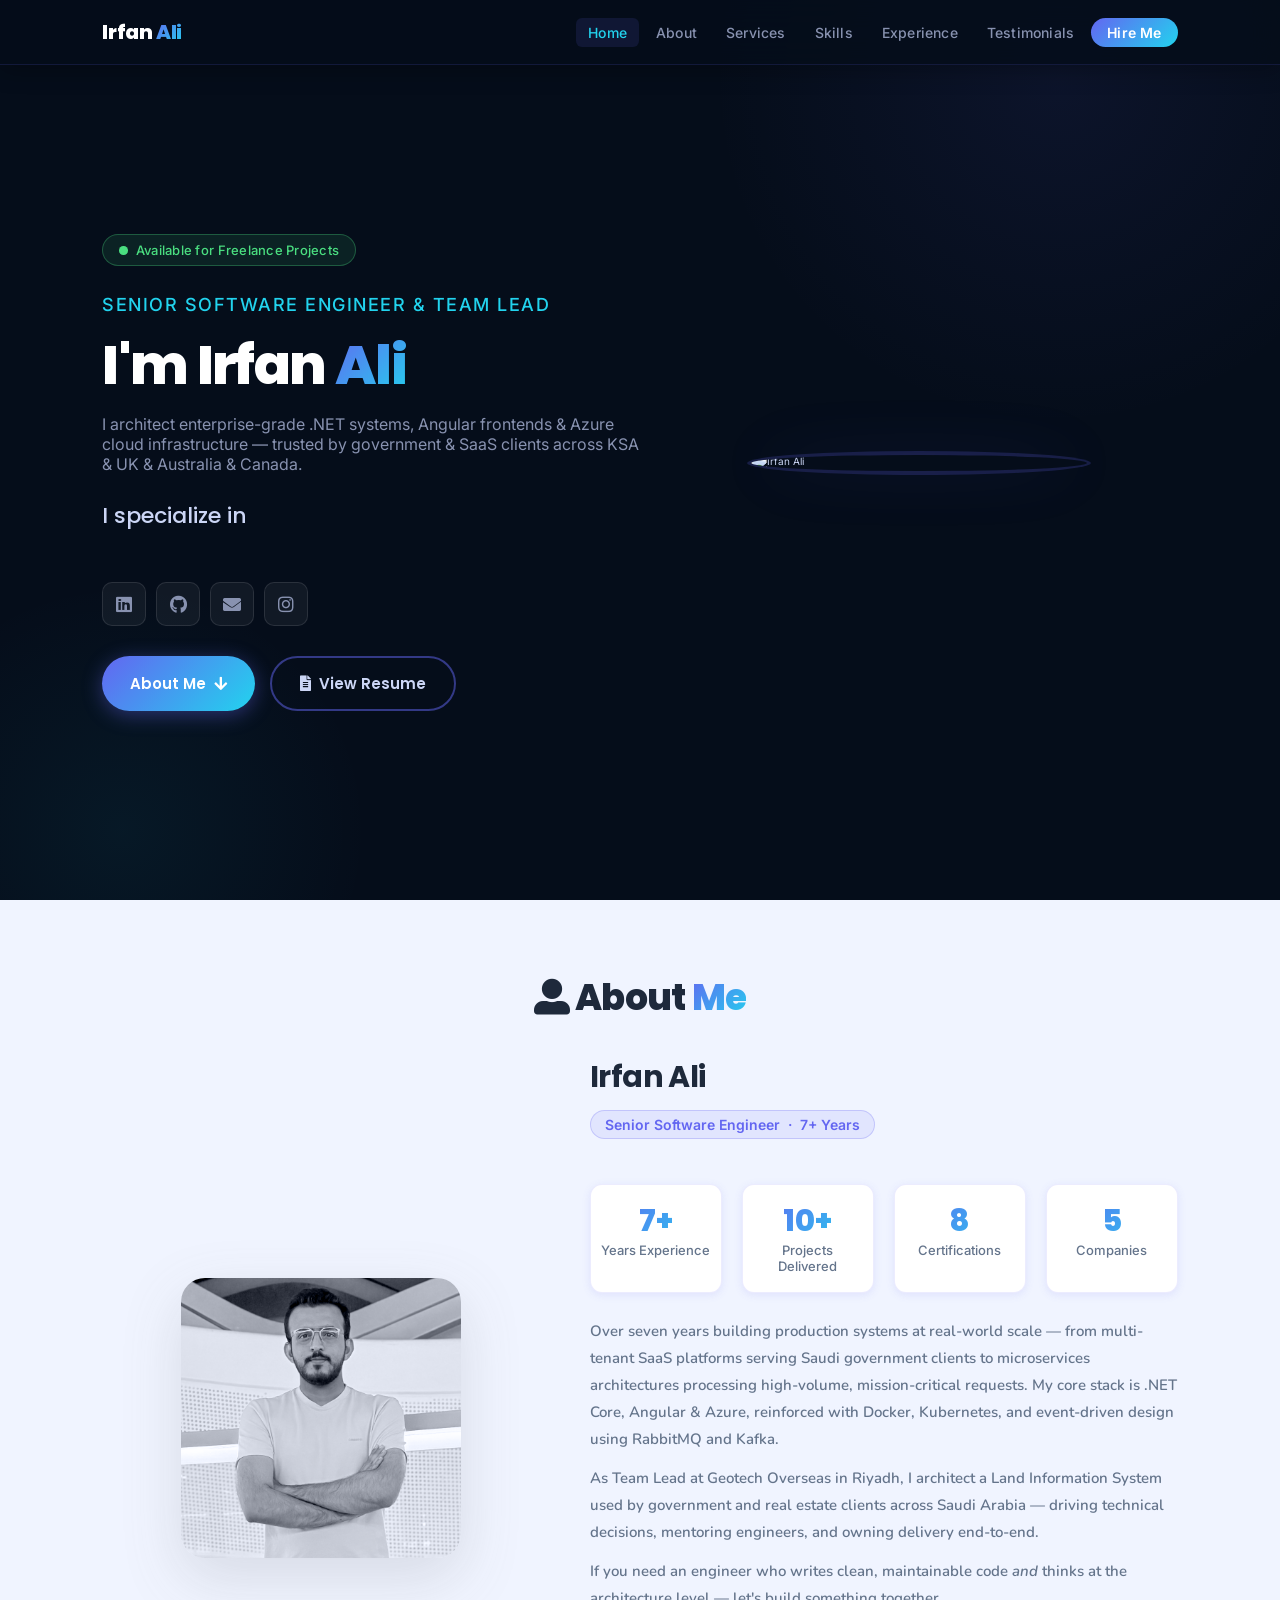
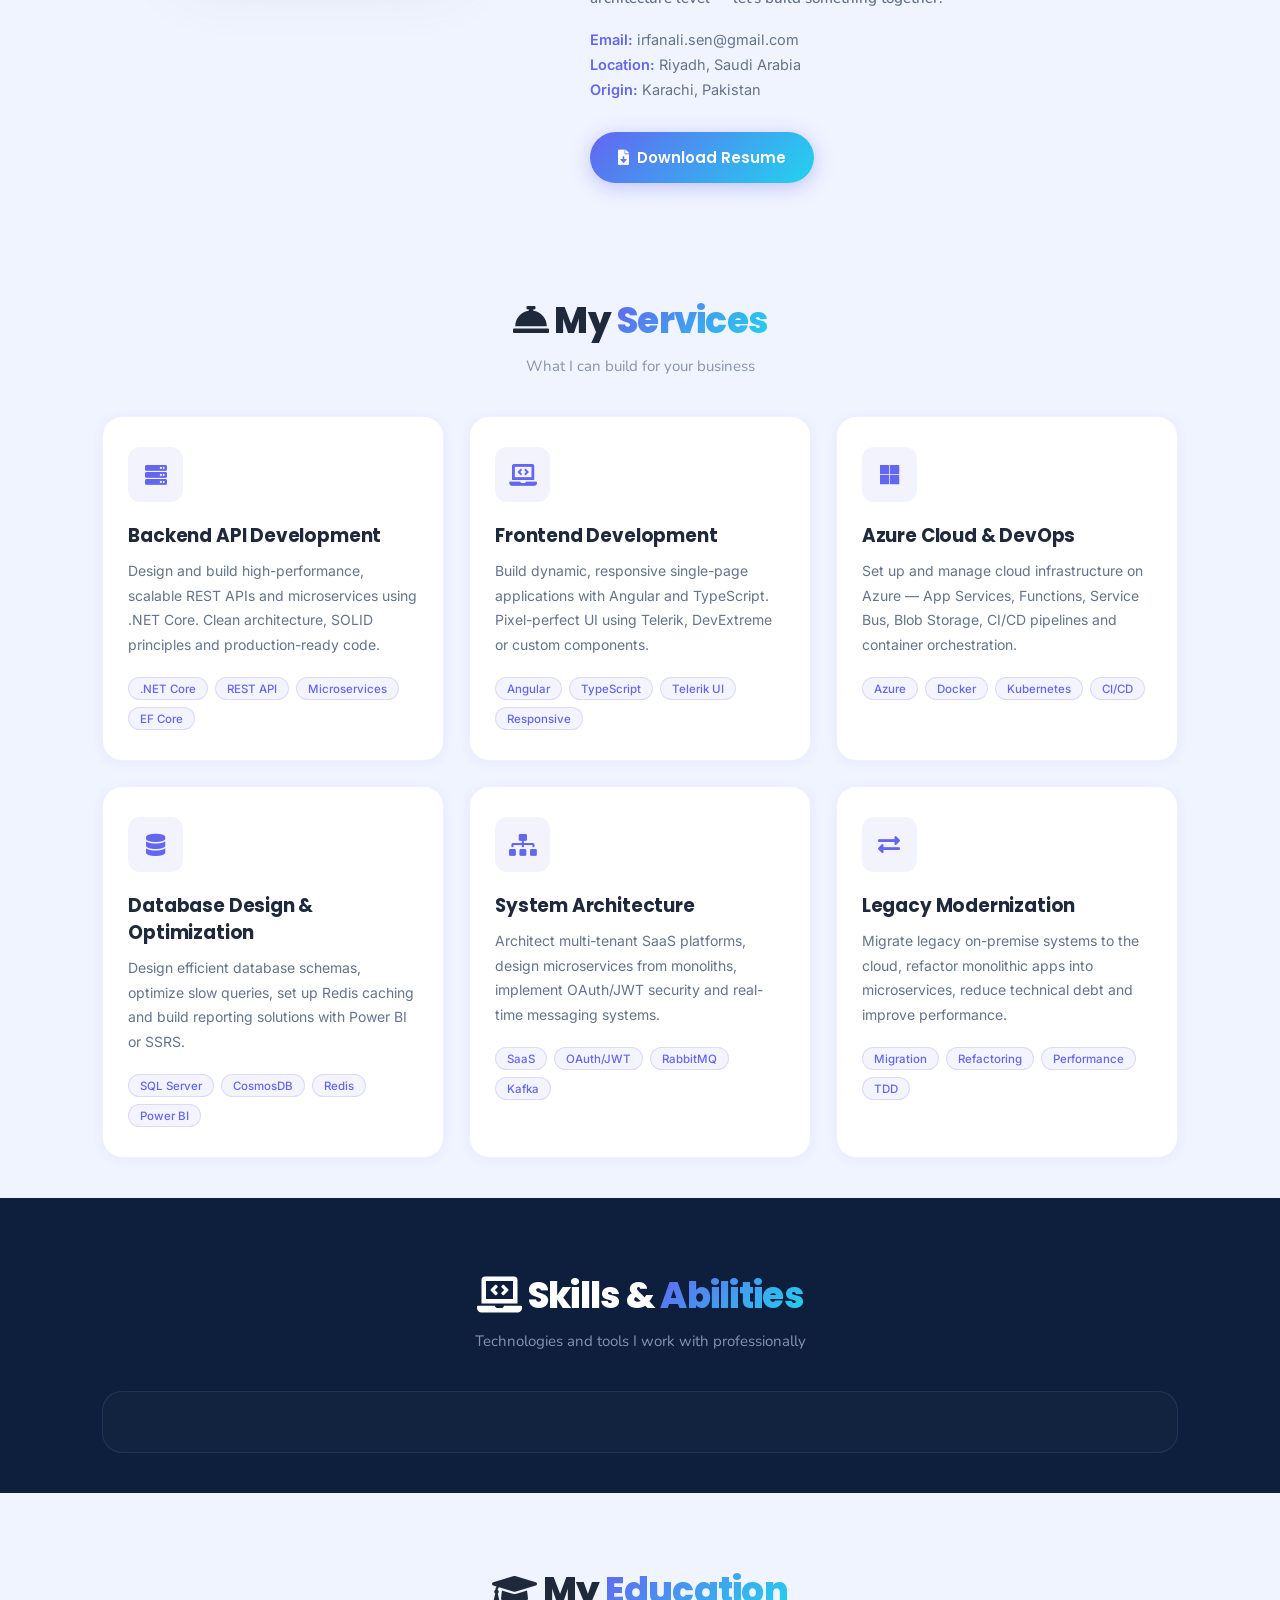
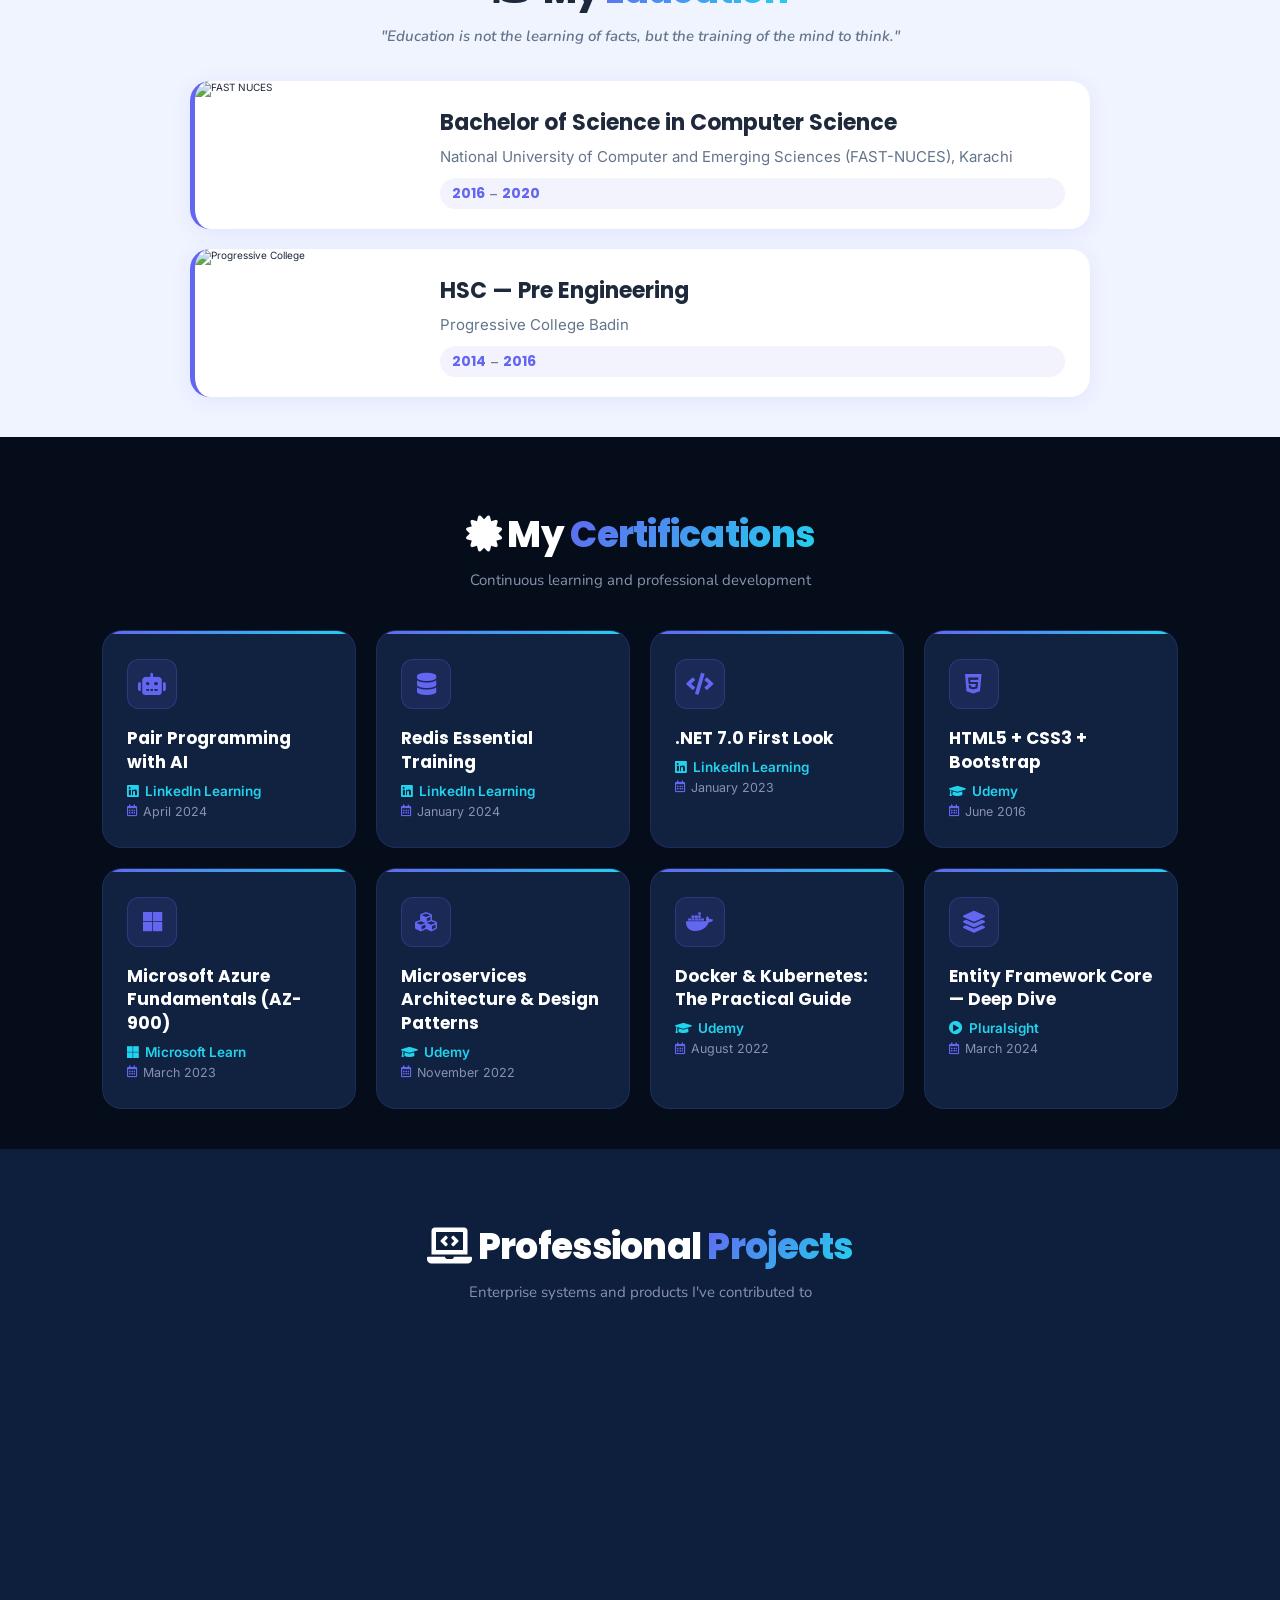
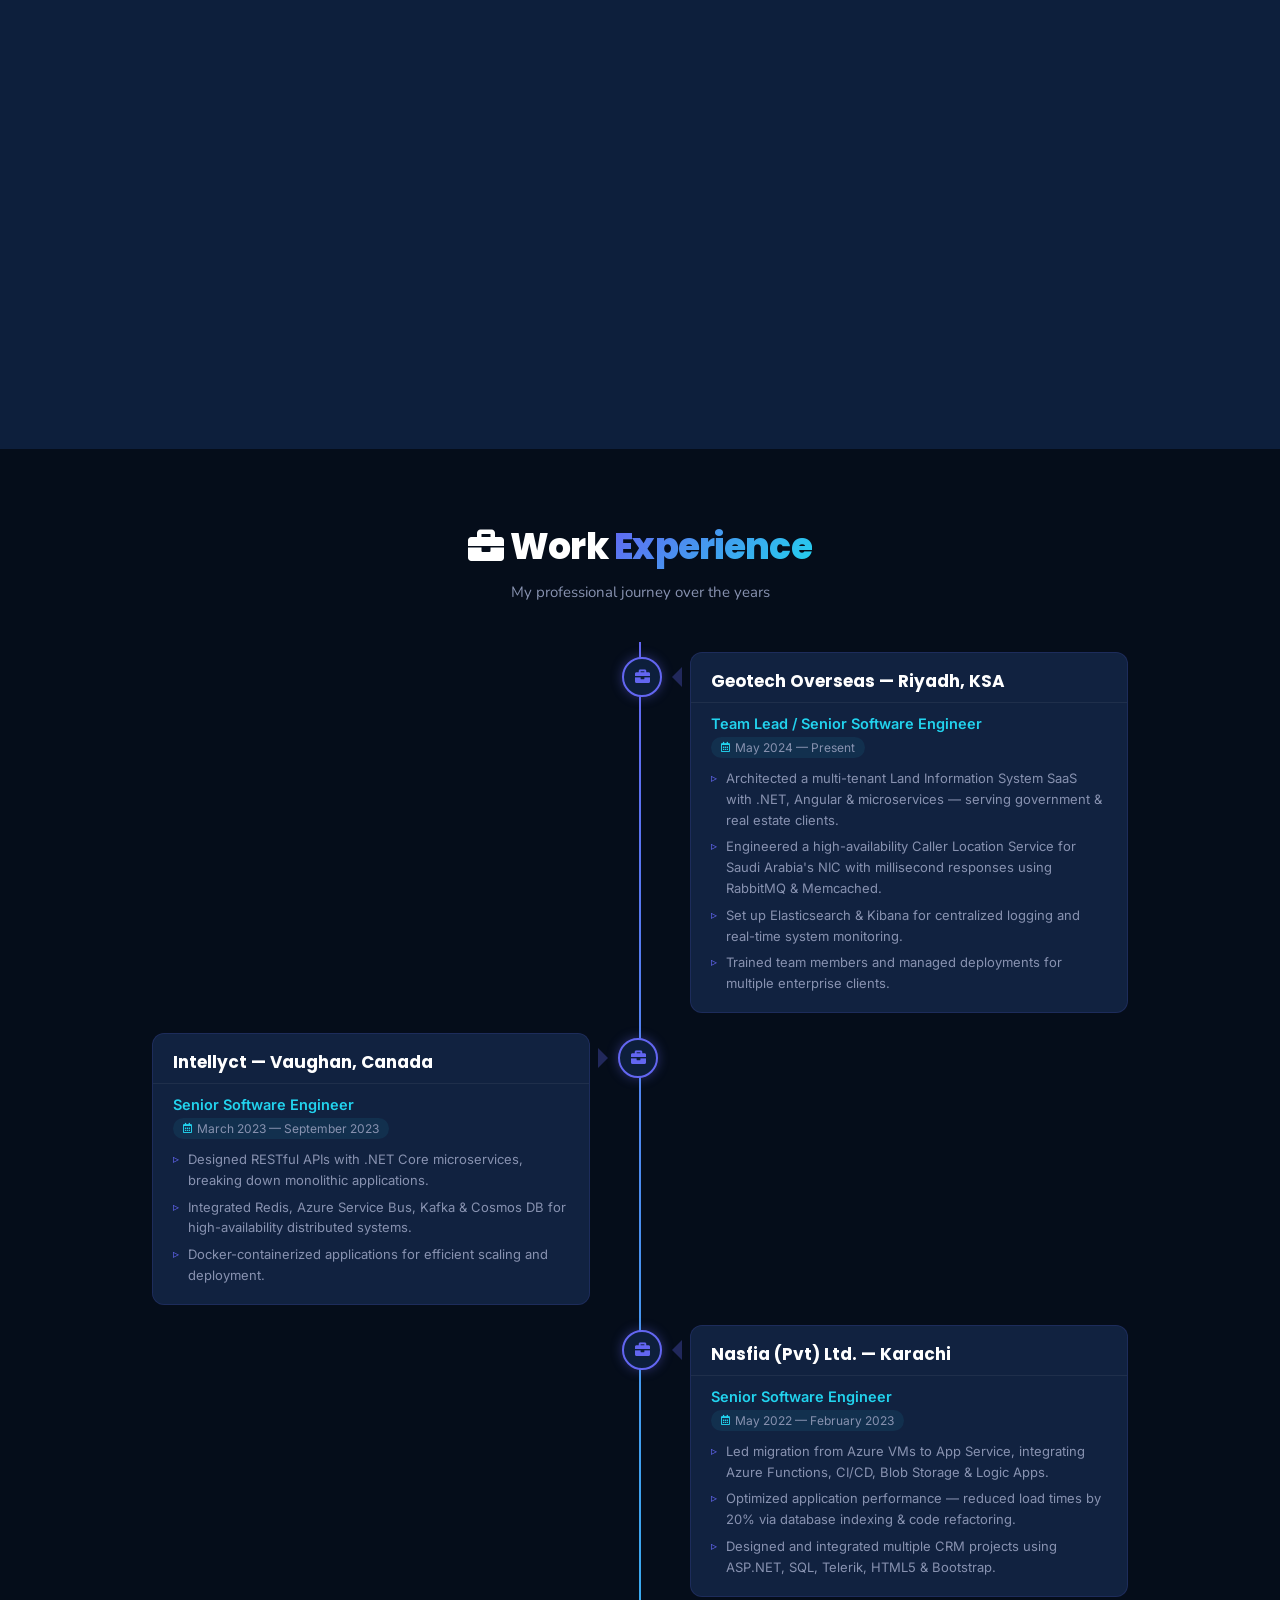
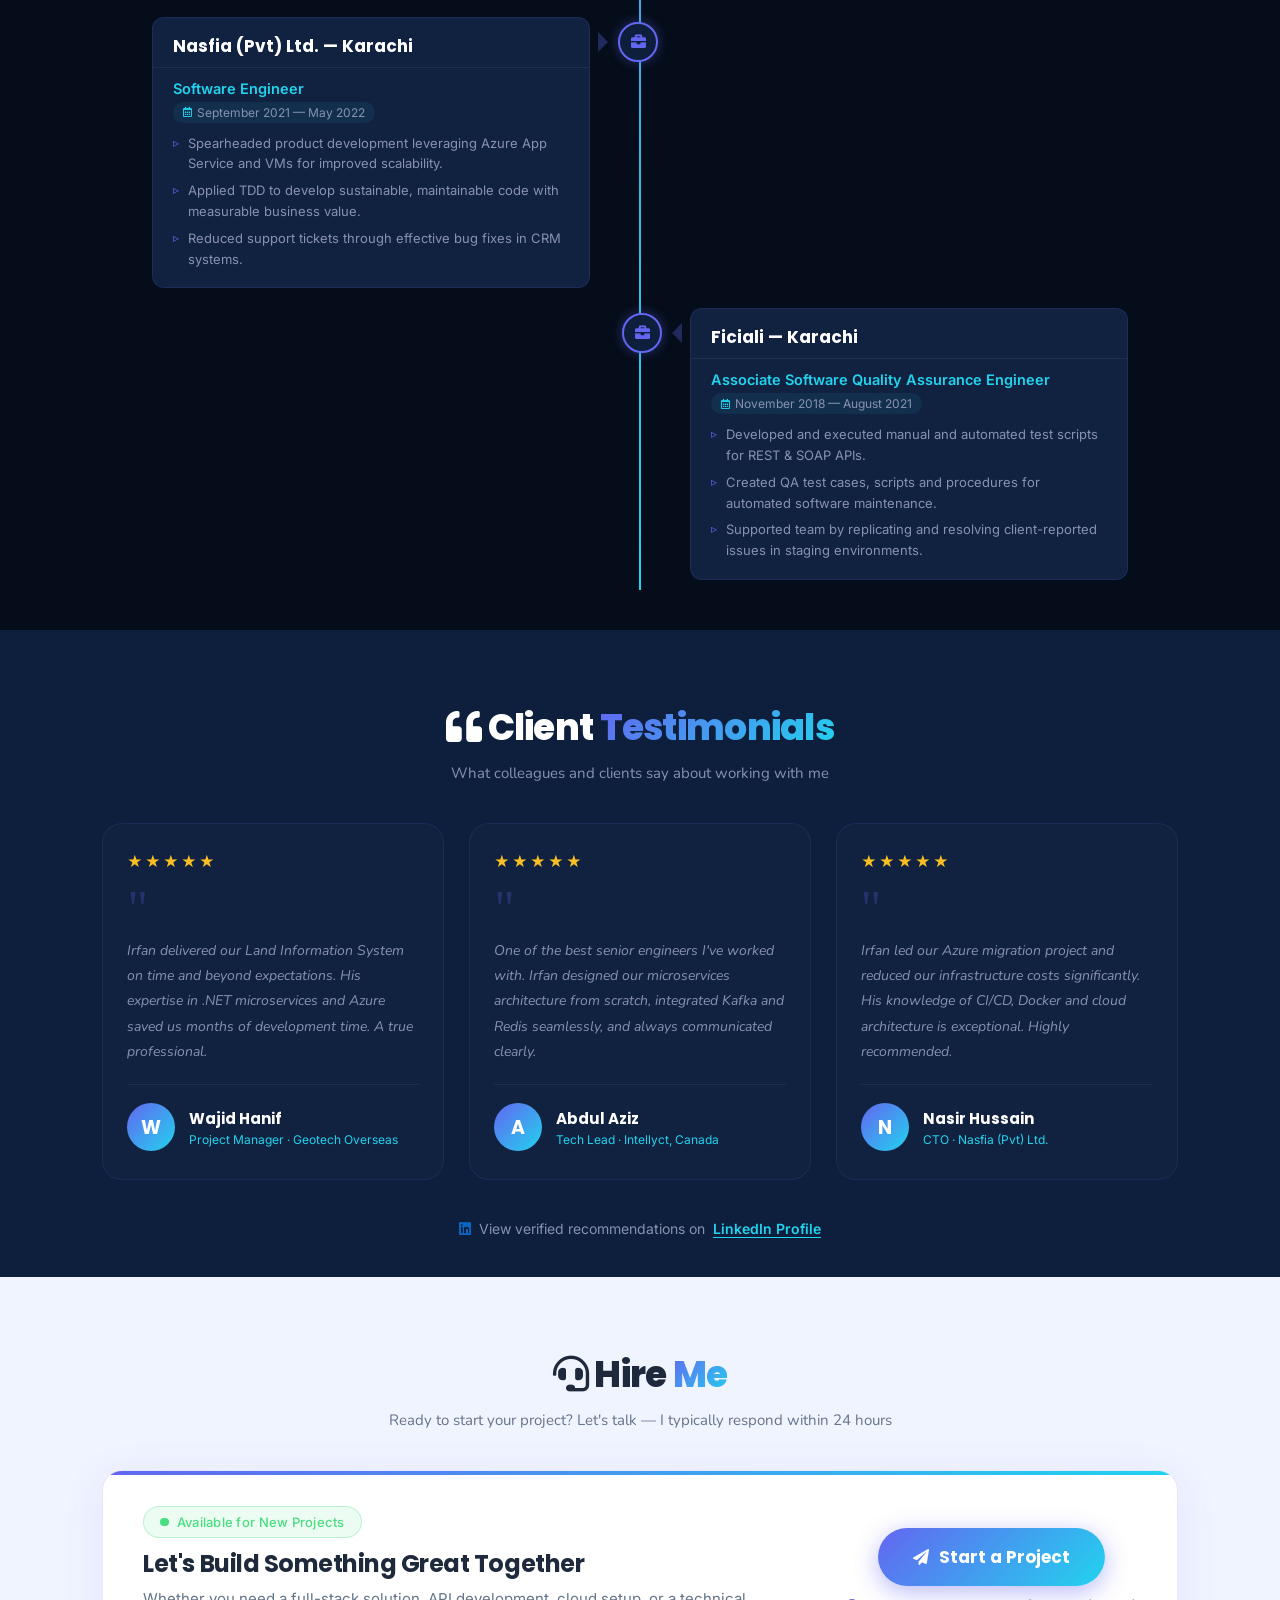
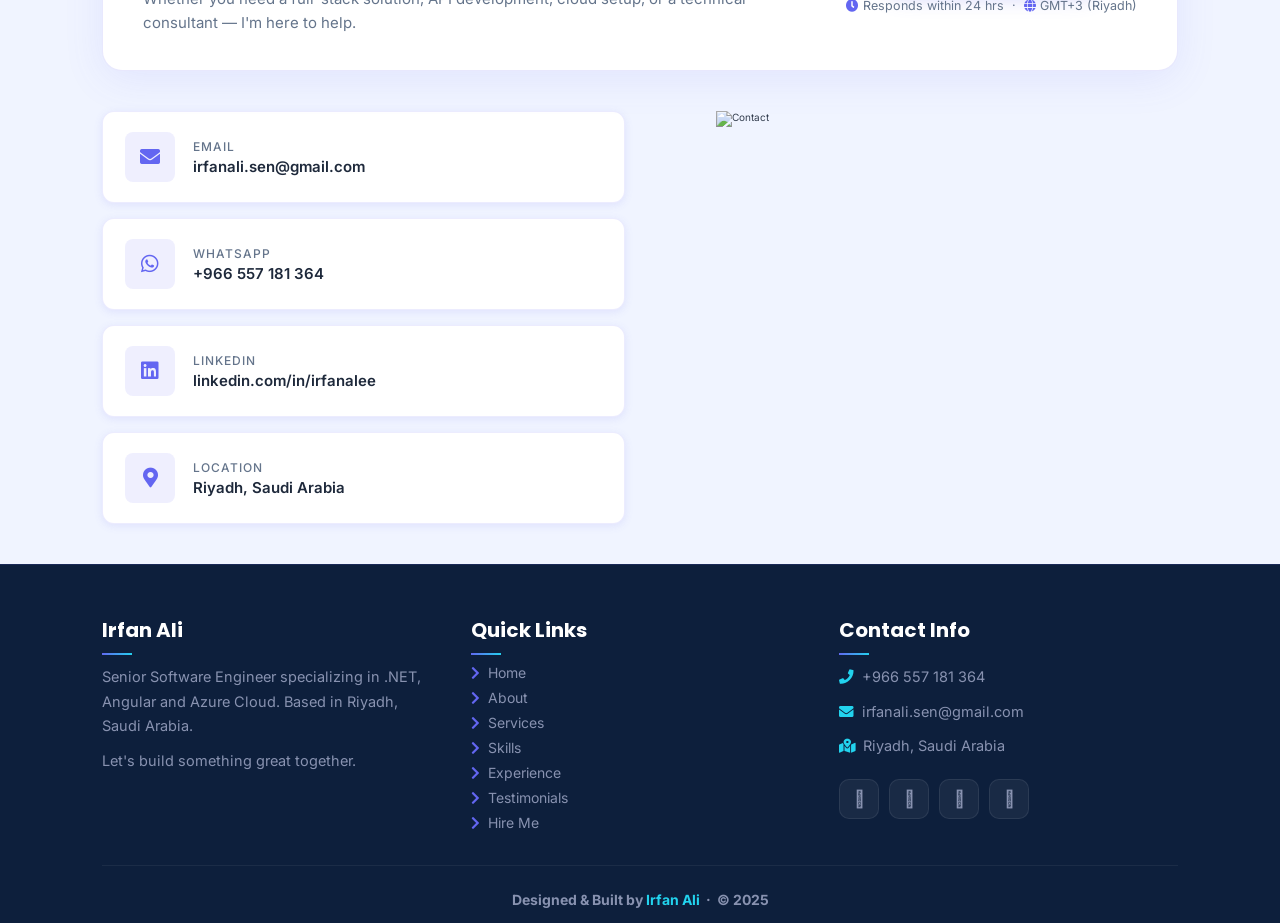
==== commit a93f2791: "Update portfolio content and enhance profile details with new skills and experiences" ====
--- a/index.html
+++ b/index.html
@@ -49,9 +49,9 @@
       <div class="availability-badge">
         <span class="badge-dot"></span> Available for Freelance Projects
       </div>
-      <p class="greeting">Hello, World!</p>
+      <p class="greeting">Senior Software Engineer &amp; Team Lead</p>
       <h2>I'm Irfan <span>Ali</span></h2>
-      <p class="hero-subtitle">I help businesses build scalable backends, modern frontends &amp; cloud infrastructure</p>
+      <p class="hero-subtitle">I architect enterprise-grade .NET systems, Angular frontends &amp; Azure cloud infrastructure — trusted by government &amp; SaaS clients across KSA &amp; UK &amp; Australia &amp; Canada.</p>
       <p>I specialize in <span class="typing-text"></span></p>
 
       <div class="socials">
@@ -114,12 +114,15 @@
         </div>
 
         <div class="profile-intro">
-          <p>A passionate Senior Software Engineer with over seven years of experience specializing in .NET, RESTful APIs,
-            and Angular. Proficient in Docker &amp; Kubernetes, with expertise in advanced Azure Cloud Infrastructure.</p>
-          <p>Currently serving as Team Lead at Geotech Overseas in Riyadh, architecting multi-tenant SaaS platforms for
-            government and real estate clients across Saudi Arabia.</p>
-          <p>Whether you're looking to collaborate on enterprise solutions, cloud architecture, or cutting-edge projects —
-            let's build something exceptional together.</p>
+          <p>Over seven years building production systems at real-world scale — from multi-tenant SaaS platforms serving
+            Saudi government clients to microservices architectures processing high-volume, mission-critical requests.
+            My core stack is .NET Core, Angular &amp; Azure, reinforced with Docker, Kubernetes, and event-driven design
+            using RabbitMQ and Kafka.</p>
+          <p>As Team Lead at Geotech Overseas in Riyadh, I architect a Land Information System used by government and
+            real estate clients across Saudi Arabia — driving technical decisions, mentoring engineers, and owning
+            delivery end-to-end.</p>
+          <p>If you need an engineer who writes clean, maintainable code <em>and</em> thinks at the architecture
+            level — let's build something together.</p>
         </div>
 
         <div class="box-container">
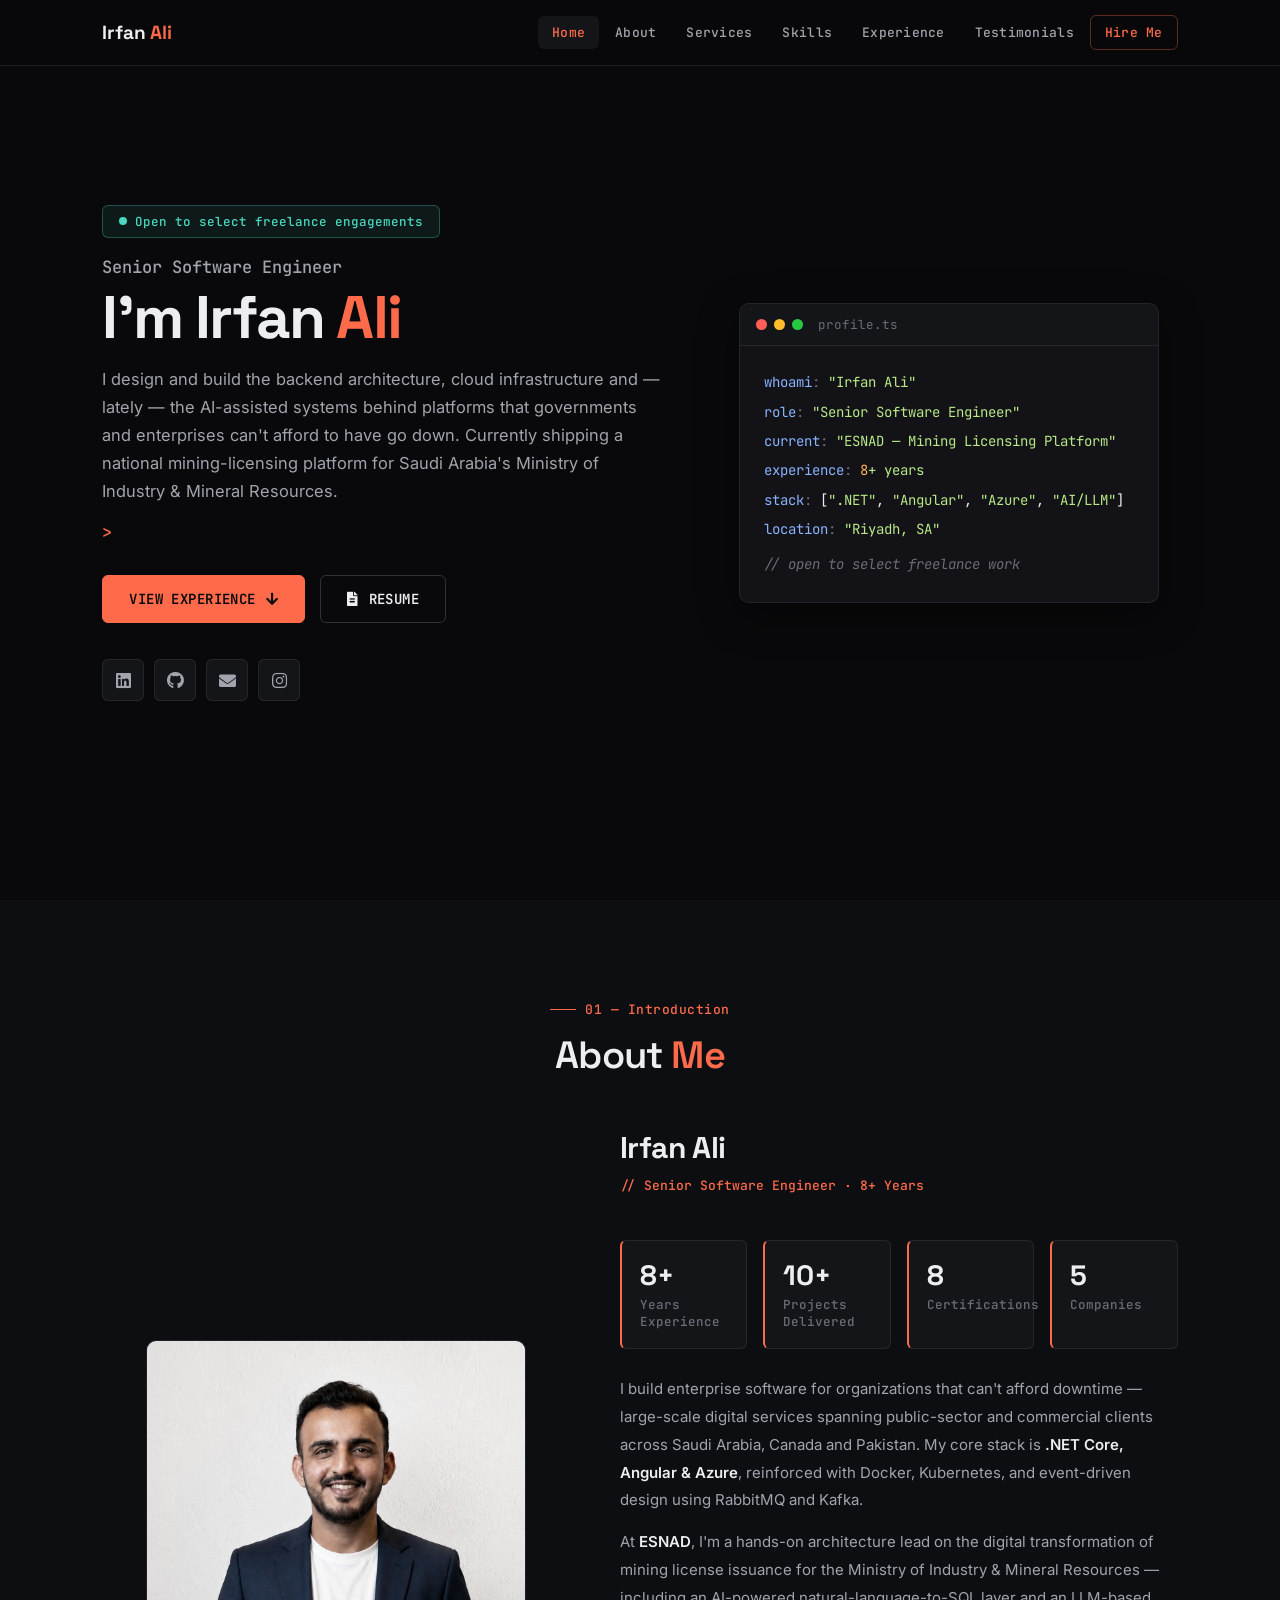
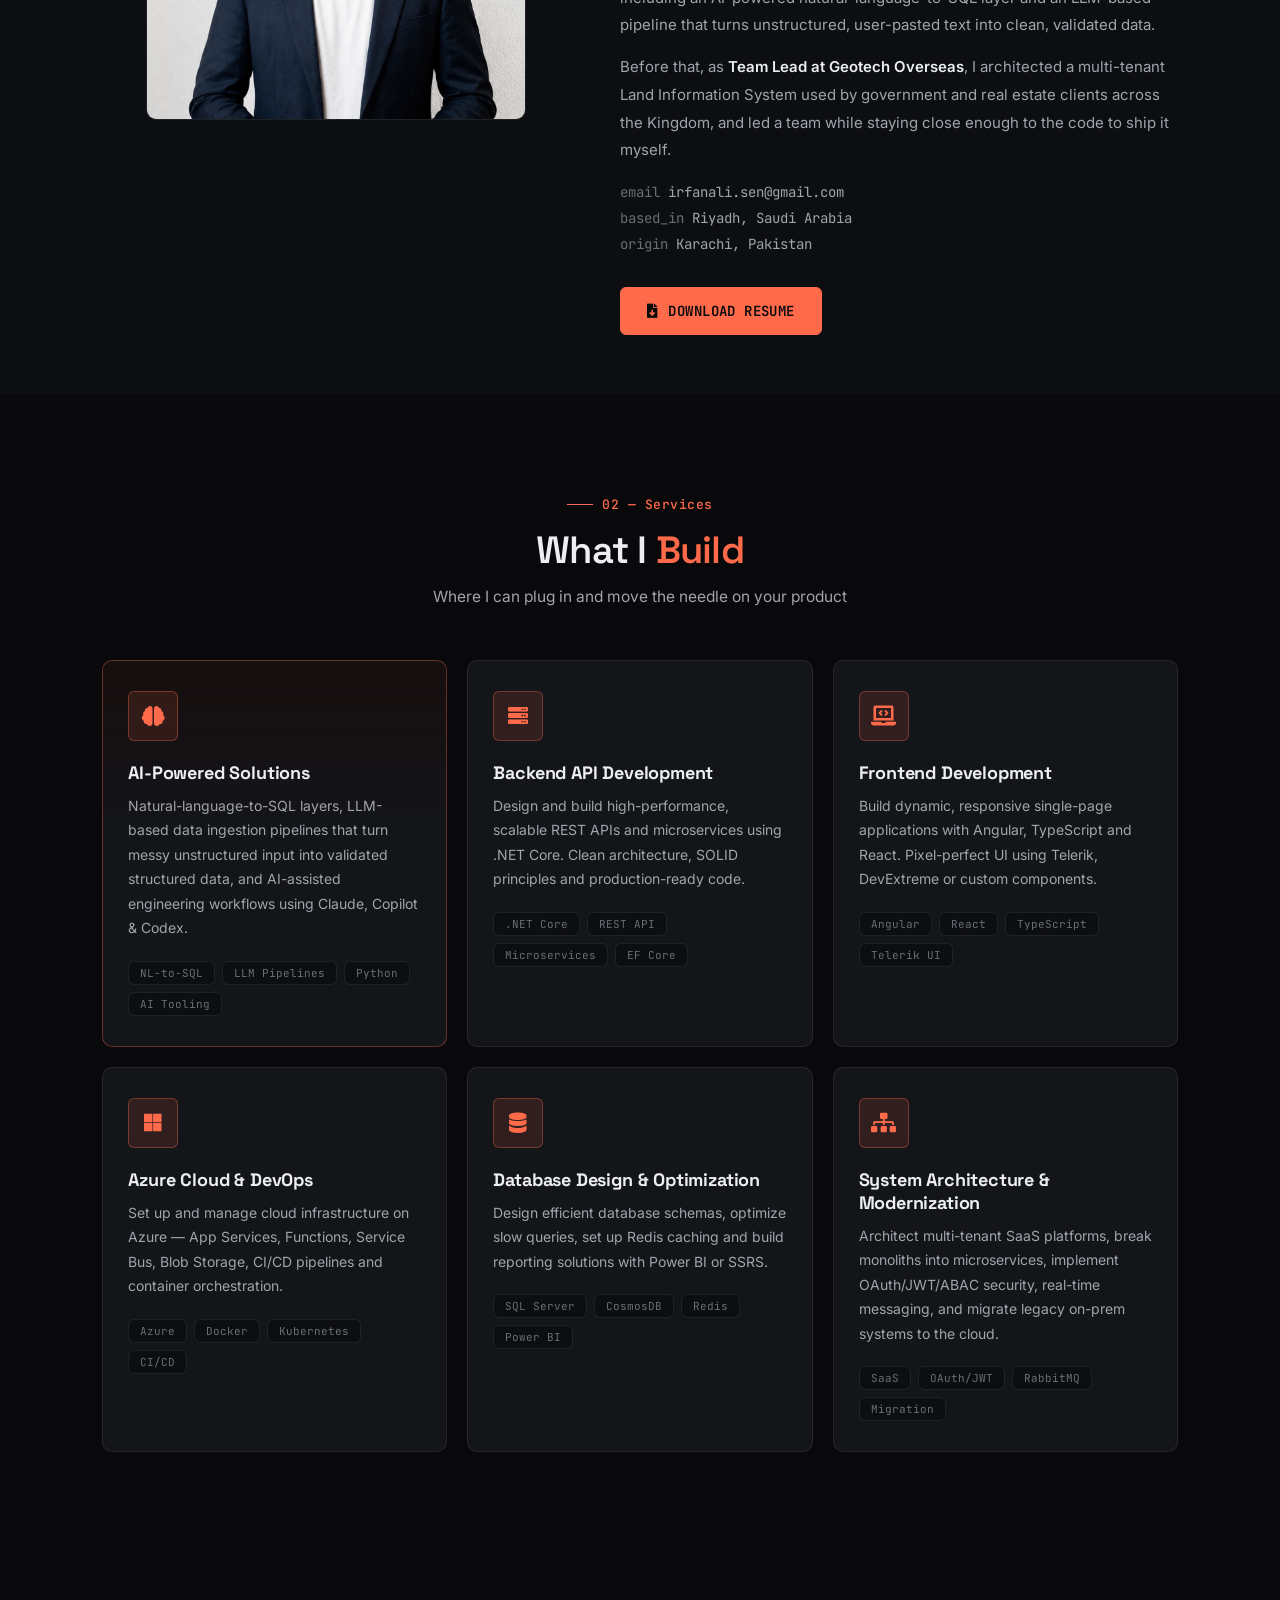
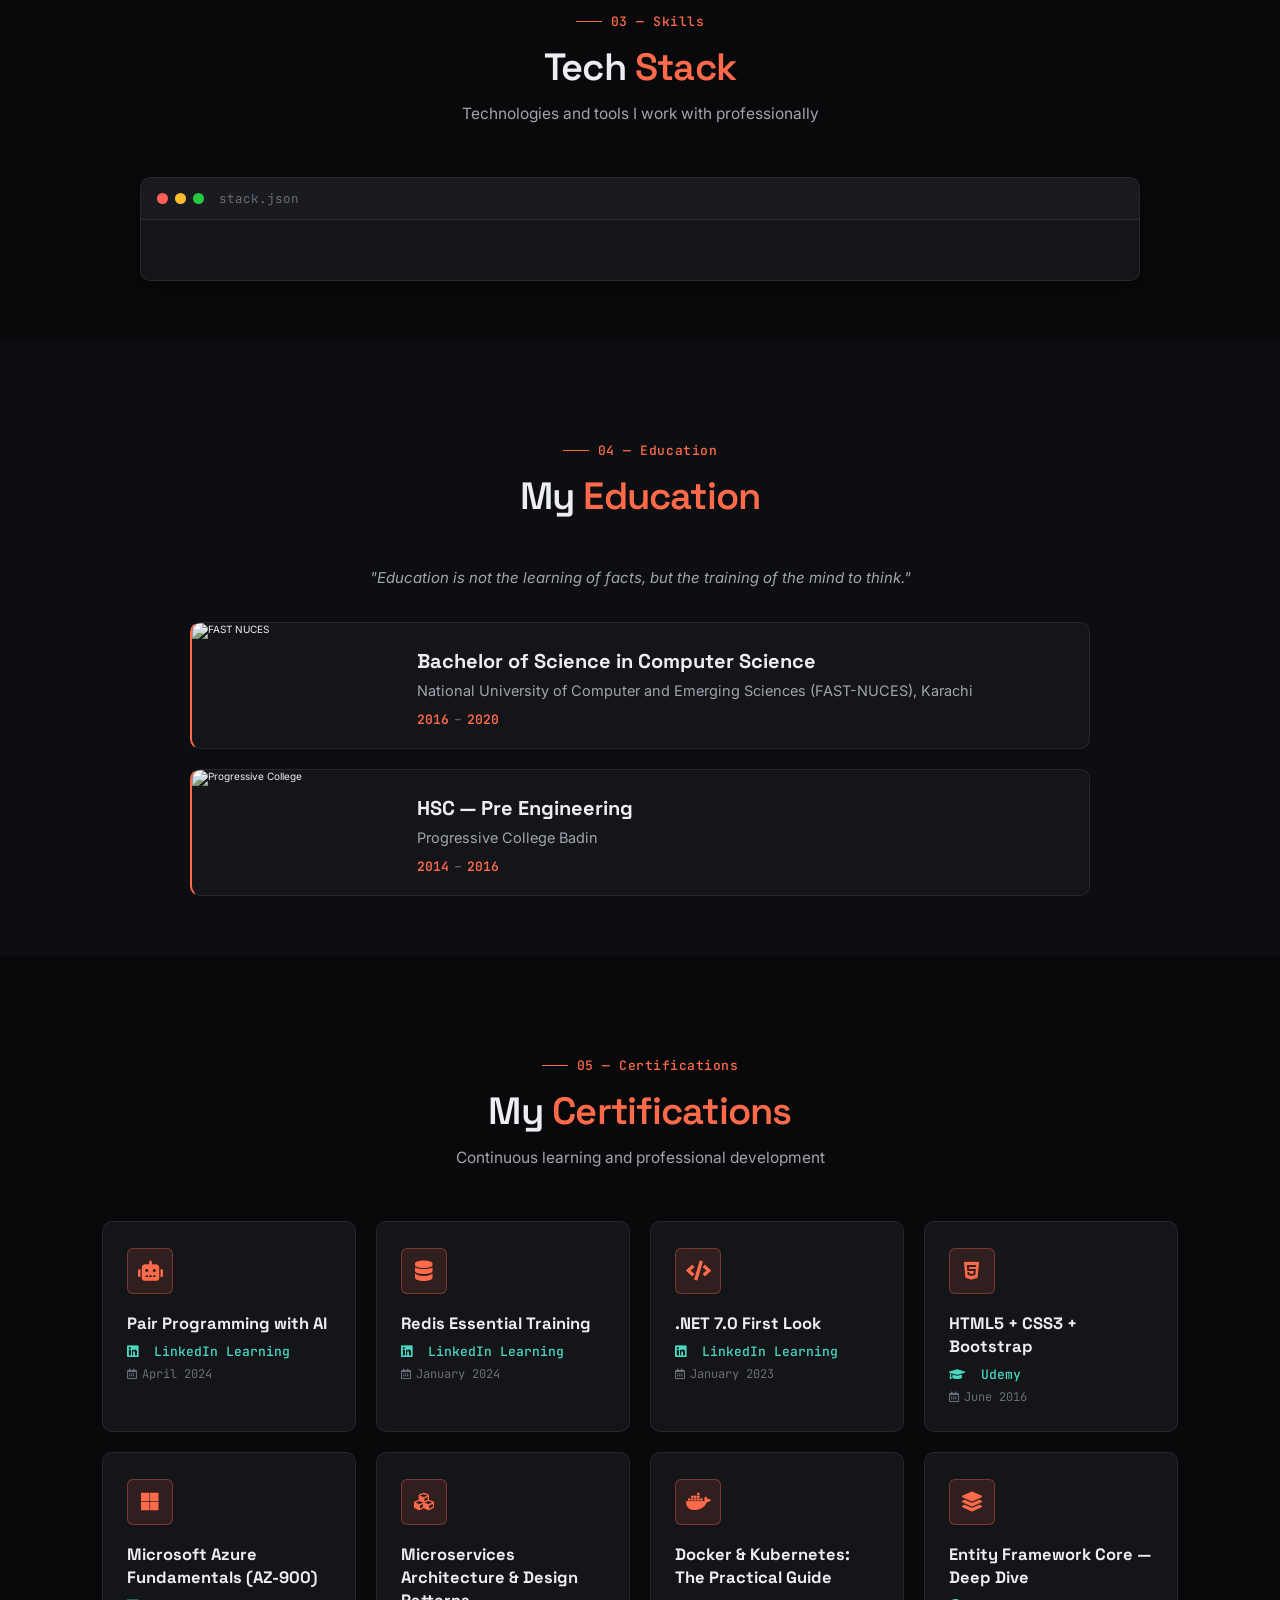
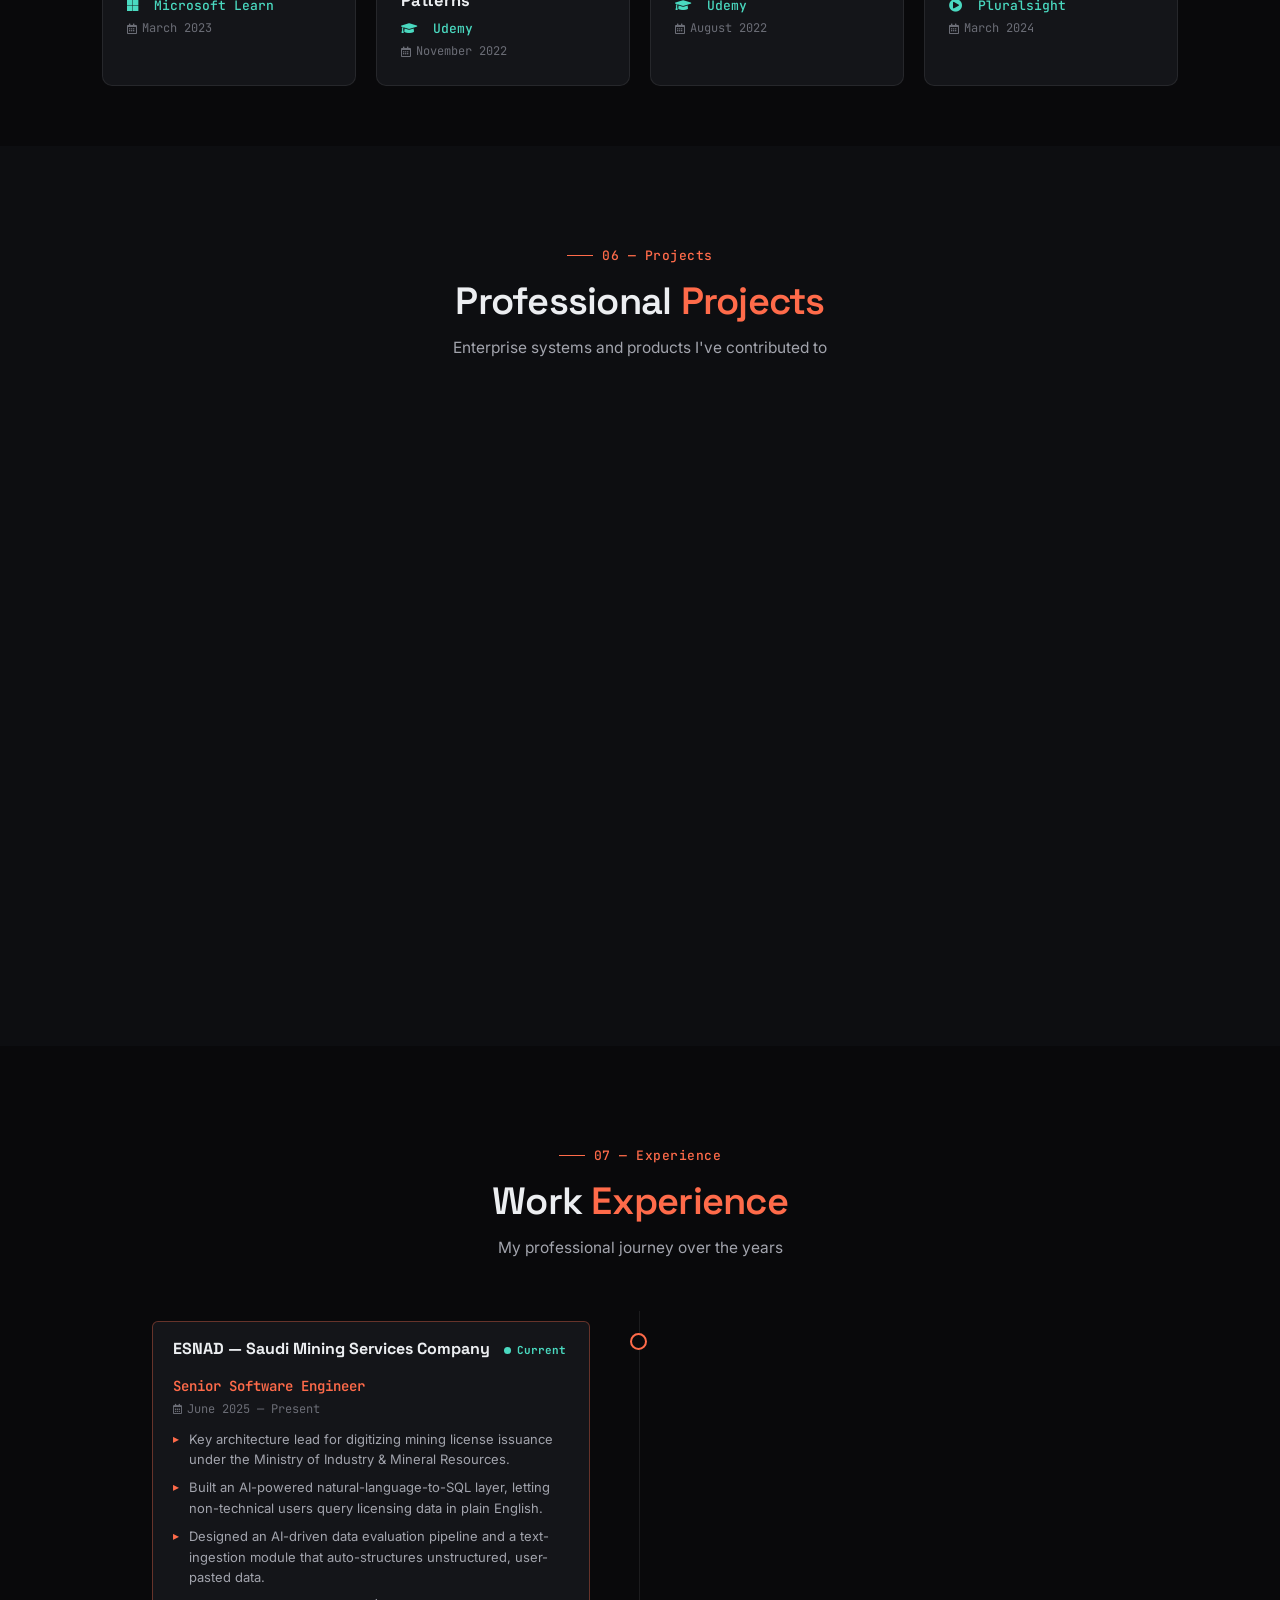
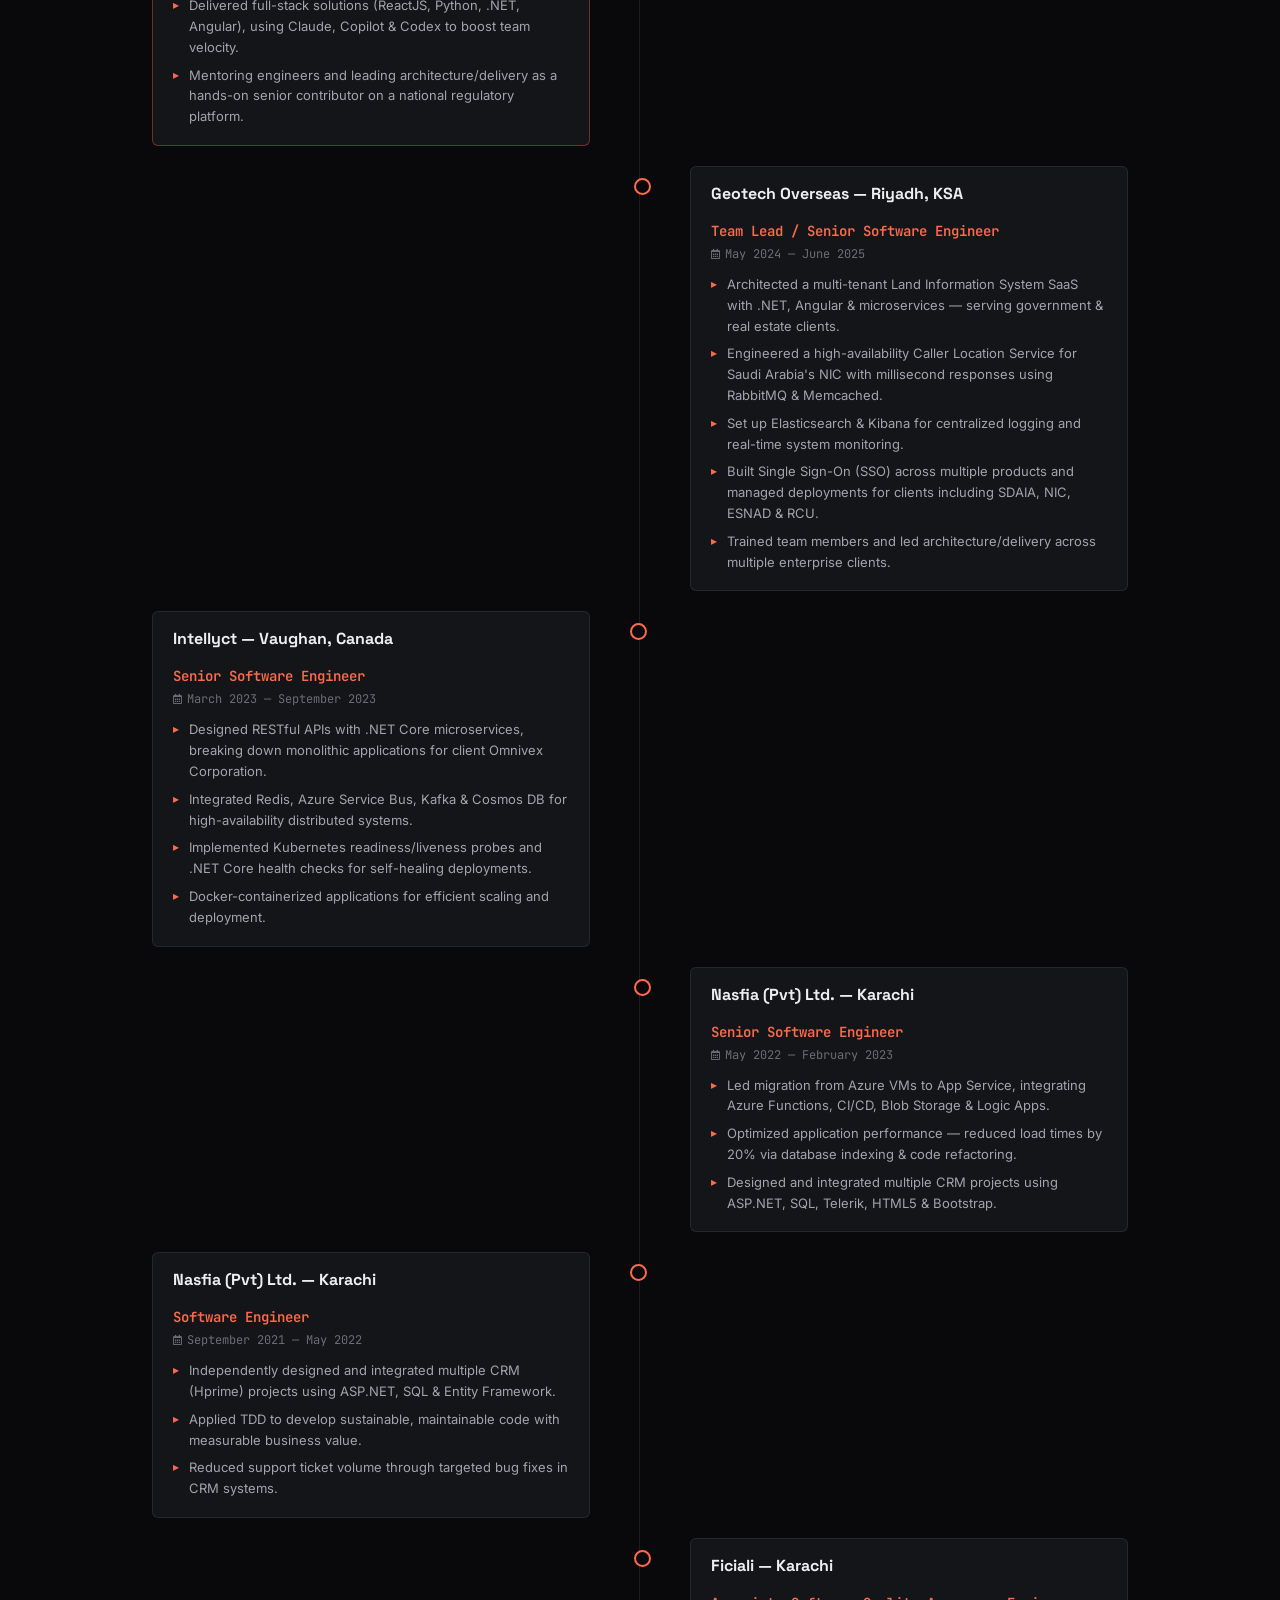
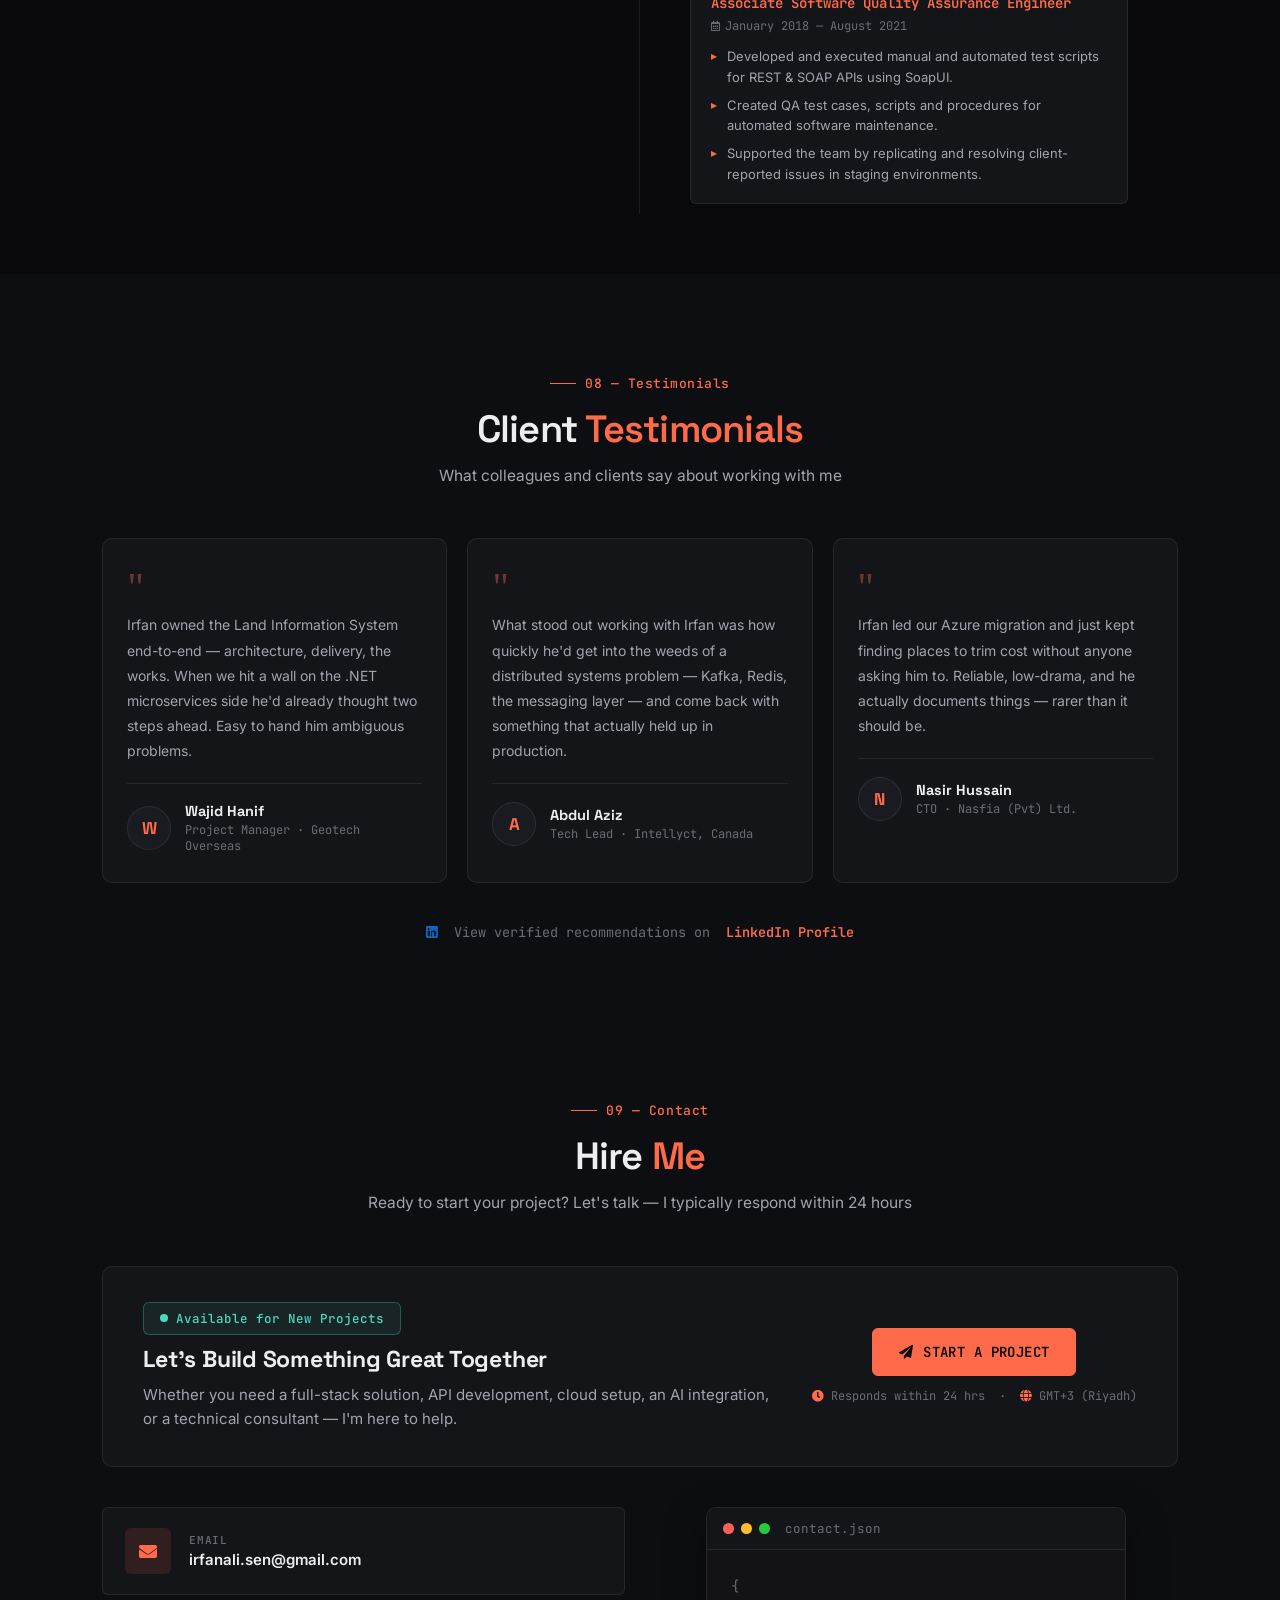
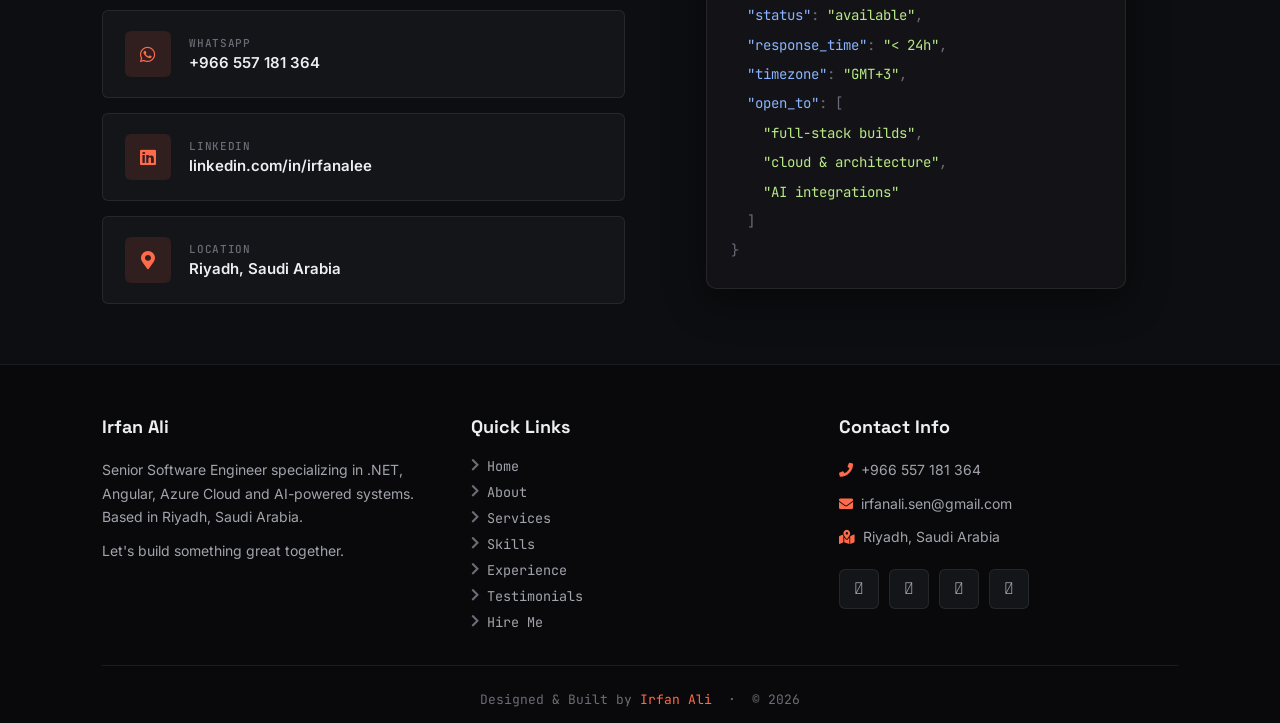
==== commit fdd8e3a8: "Redesign portfolio with a bespoke engineering-first look and refresh content from latest CV/LinkedIn" ====
--- a/index.html
+++ b/index.html
@@ -1,658 +1,734 @@
-<!DOCTYPE html>
-<html lang="en">
-
-<head>
-  <meta charset="UTF-8">
-  <meta http-equiv="X-UA-Compatible" content="IE=edge">
-  <meta name="viewport" content="width=device-width, initial-scale=1.0">
-  <meta name="keywords"
-    content="Irfan Ali, portfolio, Senior Software Engineer, .NET, Angular, Azure, backend developer, full stack developer" />
-  <meta name="description" content="Irfan Ali — Freelance Senior Software Engineer. 7+ years building scalable .NET backends, Angular frontends & Azure cloud solutions for businesses worldwide." />
-  <!-- Custom CSS -->
-  <link rel="stylesheet" href="./assets/css/style.css">
-  <!-- Font Awesome -->
-  <link rel="stylesheet" href="https://cdnjs.cloudflare.com/ajax/libs/font-awesome/5.15.3/css/all.min.css"
-    integrity="sha512-iBBXm8fW90+nuLcSKlbmrPcLa0OT92xO1BIsZ+ywDWZCvqsWgccV3gFoRBv0z+8dLJgyAHIhR35VZc2oM/gI1w=="
-    crossorigin="anonymous" referrerpolicy="no-referrer" />
-  <!-- Favicon -->
-  <link id='favicon' rel="shortcut icon" href="./assets/images/favicon.png" type="image/x-png">
-  <title>Portfolio | Irfan Ali</title>
-</head>
-
-<body oncontextmenu="return false">
-
-  <!-- navbar starts -->
-  <header>
-    <a href="/" class="logo">Irfan <span>Ali</span></a>
-
-    <div id="menu" class="fas fa-bars"></div>
-    <nav class="navbar">
-      <ul>
-        <li><a class="active" href="#home">Home</a></li>
-        <li><a href="#about">About</a></li>
-        <li><a href="#services">Services</a></li>
-        <li><a href="#skills">Skills</a></li>
-        <li><a href="#experience">Experience</a></li>
-        <li><a href="#testimonials">Testimonials</a></li>
-        <li><a href="#contact" class="nav-hire-btn">Hire Me</a></li>
-      </ul>
-    </nav>
-  </header>
-  <!-- navbar ends -->
-
-
-  <!-- hero section starts -->
-  <section class="home" id="home">
-    <div id="particles-js"></div>
-
-    <div class="content">
-      <div class="availability-badge">
-        <span class="badge-dot"></span> Available for Freelance Projects
-      </div>
-      <p class="greeting">Senior Software Engineer &amp; Team Lead</p>
-      <h2>I'm Irfan <span>Ali</span></h2>
-      <p class="hero-subtitle">I architect enterprise-grade .NET systems, Angular frontends &amp; Azure cloud infrastructure — trusted by government &amp; SaaS clients across KSA &amp; UK &amp; Australia &amp; Canada.</p>
-      <p>I specialize in <span class="typing-text"></span></p>
-
-      <div class="socials">
-        <ul class="social-icons">
-          <li><a class="linkedin" aria-label="LinkedIn" href="https://www.linkedin.com/in/irfanalee/" target="_blank"><i class="fab fa-linkedin"></i></a></li>
-          <li><a class="GitHub" aria-label="GitHub" href="https://github.com/ErfaanAli" target="_blank"><i class="fab fa-github"></i></a></li>
-          <li><a aria-label="Mail" href="mailto:irfanali.sen@gmail.com?subject=Approaching via Portfolio" target="_blank"><i class="fas fa-envelope"></i></a></li>
-          <li><a class="instagram" aria-label="Instagram" href="https://www.instagram.com/irfann_alee" target="_blank"><i class="fab fa-instagram"></i></a></li>
-        </ul>
-      </div>
-
-      <div class="hero-btns">
-        <a href="#about" class="btn-primary">
-          <span>About Me</span>
-          <i class="fas fa-arrow-down"></i>
-        </a>
-        <a href="https://drive.google.com/file/d/1a_-uNI6Rkoza3Lg0Oy4TzOaKX4Z7FLZg/view?usp=sharing" target="_blank" class="btn-outline">
-          <i class="fas fa-file-alt"></i>
-          <span>View Resume</span>
-        </a>
-      </div>
-    </div>
-
-    <div class="image">
-      <img draggable="false" class="tilt" src="./assets/images/hero.png" alt="Irfan Ali">
-    </div>
-  </section>
-  <!-- hero section ends -->
-
-
-  <!-- about section starts -->
-  <section class="about" id="about">
-    <h2 class="heading"><i class="fas fa-user-alt"></i> About <span>Me</span></h2>
-
-    <div class="row">
-      <div class="image">
-        <img draggable="false" class="tilt" src="./assets/images/profile2.png" alt="Irfan Ali">
-      </div>
-      <div class="content">
-        <h3>Irfan Ali</h3>
-        <span class="tag">Senior Software Engineer &nbsp;·&nbsp; 7+ Years</span>
-
-        <div class="stats-row">
-          <div class="stat-item">
-            <span class="stat-number">7+</span>
-            <span class="stat-label">Years Experience</span>
-          </div>
-          <div class="stat-item">
-            <span class="stat-number">10+</span>
-            <span class="stat-label">Projects Delivered</span>
-          </div>
-          <div class="stat-item">
-            <span class="stat-number">8</span>
-            <span class="stat-label">Certifications</span>
-          </div>
-          <div class="stat-item">
-            <span class="stat-number">5</span>
-            <span class="stat-label">Companies</span>
-          </div>
-        </div>
-
-        <div class="profile-intro">
-          <p>Over seven years building production systems at real-world scale — from multi-tenant SaaS platforms serving
-            Saudi government clients to microservices architectures processing high-volume, mission-critical requests.
-            My core stack is .NET Core, Angular &amp; Azure, reinforced with Docker, Kubernetes, and event-driven design
-            using RabbitMQ and Kafka.</p>
-          <p>As Team Lead at Geotech Overseas in Riyadh, I architect a Land Information System used by government and
-            real estate clients across Saudi Arabia — driving technical decisions, mentoring engineers, and owning
-            delivery end-to-end.</p>
-          <p>If you need an engineer who writes clean, maintainable code <em>and</em> thinks at the architecture
-            level — let's build something together.</p>
-        </div>
-
-        <div class="box-container">
-          <div class="box">
-            <p><span>Email: </span>irfanali.sen@gmail.com</p>
-            <p><span>Location: </span>Riyadh, Saudi Arabia</p>
-            <p><span>Origin: </span>Karachi, Pakistan</p>
-          </div>
-        </div>
-
-        <div class="resumebtn">
-          <a href="https://drive.google.com/file/d/1a_-uNI6Rkoza3Lg0Oy4TzOaKX4Z7FLZg/view?usp=sharing" target="_blank" class="btn">
-            <i class="fas fa-file-download"></i>
-            <span>Download Resume</span>
-          </a>
-        </div>
-      </div>
-    </div>
-  </section>
-  <!-- about section ends -->
-
-
-  <!-- services section starts -->
-  <section class="services" id="services">
-    <h2 class="heading"><i class="fas fa-concierge-bell"></i> My <span>Services</span></h2>
-    <p class="section-subtitle">What I can build for your business</p>
-
-    <div class="services-grid">
-
-      <div class="service-card">
-        <div class="service-icon"><i class="fas fa-server"></i></div>
-        <h3>Backend API Development</h3>
-        <p>Design and build high-performance, scalable REST APIs and microservices using .NET Core. Clean architecture, SOLID principles and production-ready code.</p>
-        <div class="service-tags">
-          <span class="service-tag">.NET Core</span>
-          <span class="service-tag">REST API</span>
-          <span class="service-tag">Microservices</span>
-          <span class="service-tag">EF Core</span>
-        </div>
-      </div>
-
-      <div class="service-card">
-        <div class="service-icon"><i class="fas fa-laptop-code"></i></div>
-        <h3>Frontend Development</h3>
-        <p>Build dynamic, responsive single-page applications with Angular and TypeScript. Pixel-perfect UI using Telerik, DevExtreme or custom components.</p>
-        <div class="service-tags">
-          <span class="service-tag">Angular</span>
-          <span class="service-tag">TypeScript</span>
-          <span class="service-tag">Telerik UI</span>
-          <span class="service-tag">Responsive</span>
-        </div>
-      </div>
-
-      <div class="service-card">
-        <div class="service-icon"><i class="fab fa-microsoft"></i></div>
-        <h3>Azure Cloud &amp; DevOps</h3>
-        <p>Set up and manage cloud infrastructure on Azure — App Services, Functions, Service Bus, Blob Storage, CI/CD pipelines and container orchestration.</p>
-        <div class="service-tags">
-          <span class="service-tag">Azure</span>
-          <span class="service-tag">Docker</span>
-          <span class="service-tag">Kubernetes</span>
-          <span class="service-tag">CI/CD</span>
-        </div>
-      </div>
-
-      <div class="service-card">
-        <div class="service-icon"><i class="fas fa-database"></i></div>
-        <h3>Database Design &amp; Optimization</h3>
-        <p>Design efficient database schemas, optimize slow queries, set up Redis caching and build reporting solutions with Power BI or SSRS.</p>
-        <div class="service-tags">
-          <span class="service-tag">SQL Server</span>
-          <span class="service-tag">CosmosDB</span>
-          <span class="service-tag">Redis</span>
-          <span class="service-tag">Power BI</span>
-        </div>
-      </div>
-
-      <div class="service-card">
-        <div class="service-icon"><i class="fas fa-sitemap"></i></div>
-        <h3>System Architecture</h3>
-        <p>Architect multi-tenant SaaS platforms, design microservices from monoliths, implement OAuth/JWT security and real-time messaging systems.</p>
-        <div class="service-tags">
-          <span class="service-tag">SaaS</span>
-          <span class="service-tag">OAuth/JWT</span>
-          <span class="service-tag">RabbitMQ</span>
-          <span class="service-tag">Kafka</span>
-        </div>
-      </div>
-
-      <div class="service-card">
-        <div class="service-icon"><i class="fas fa-exchange-alt"></i></div>
-        <h3>Legacy Modernization</h3>
-        <p>Migrate legacy on-premise systems to the cloud, refactor monolithic apps into microservices, reduce technical debt and improve performance.</p>
-        <div class="service-tags">
-          <span class="service-tag">Migration</span>
-          <span class="service-tag">Refactoring</span>
-          <span class="service-tag">Performance</span>
-          <span class="service-tag">TDD</span>
-        </div>
-      </div>
-
-    </div>
-  </section>
-  <!-- services section ends -->
-
-
-  <!-- skills section starts -->
-  <section class="skills" id="skills">
-    <h2 class="heading"><i class="fas fa-laptop-code"></i> Skills &amp; <span>Abilities</span></h2>
-    <p class="section-subtitle">Technologies and tools I work with professionally</p>
-
-    <div class="container">
-      <div class="row" id="skillsContainer">
-        <!-- dynamically populated from skills.json -->
-      </div>
-    </div>
-  </section>
-  <!-- skills section ends -->
-
-
-  <!-- education section starts -->
-  <section class="education" id="education">
-    <h1 class="heading"><i class="fas fa-graduation-cap"></i> My <span>Education</span></h1>
-    <p class="qoute">"Education is not the learning of facts, but the training of the mind to think."</p>
-
-    <div class="box-container">
-      <div class="box">
-        <div class="image">
-          <img draggable="false" src="./assets/images/educat/college.jpg" alt="FAST NUCES">
-        </div>
-        <div class="content">
-          <h3>Bachelor of Science in Computer Science</h3>
-          <p>National University of Computer and Emerging Sciences (FAST-NUCES), Karachi</p>
-          <div class="date-range">
-            <span class="start-year">2016</span>
-            <span class="dash">–</span>
-            <span class="end-year">2020</span>
-          </div>
-        </div>
-      </div>
-
-      <div class="box">
-        <div class="image">
-          <img draggable="false" src="./assets/images/educat/school.jpg" alt="Progressive College">
-        </div>
-        <div class="content">
-          <h3>HSC — Pre Engineering</h3>
-          <p>Progressive College Badin</p>
-          <div class="date-range">
-            <span class="start-year">2014</span>
-            <span class="dash">–</span>
-            <span class="end-year">2016</span>
-          </div>
-        </div>
-      </div>
-    </div>
-  </section>
-  <!-- education section ends -->
-
-
-  <!-- certifications section starts -->
-  <section class="certifications" id="certifications">
-    <h2 class="heading"><i class="fas fa-certificate"></i> My <span>Certifications</span></h2>
-    <p class="section-subtitle">Continuous learning and professional development</p>
-
-    <div class="certs-grid">
-
-      <div class="cert-card">
-        <div class="cert-icon"><i class="fas fa-robot"></i></div>
-        <h3>Pair Programming with AI</h3>
-        <p class="cert-issuer"><i class="fab fa-linkedin"></i>&nbsp; LinkedIn Learning</p>
-        <p class="cert-date"><i class="far fa-calendar-alt"></i> April 2024</p>
-      </div>
-
-      <div class="cert-card">
-        <div class="cert-icon"><i class="fas fa-database"></i></div>
-        <h3>Redis Essential Training</h3>
-        <p class="cert-issuer"><i class="fab fa-linkedin"></i>&nbsp; LinkedIn Learning</p>
-        <p class="cert-date"><i class="far fa-calendar-alt"></i> January 2024</p>
-      </div>
-
-      <div class="cert-card">
-        <div class="cert-icon"><i class="fas fa-code"></i></div>
-        <h3>.NET 7.0 First Look</h3>
-        <p class="cert-issuer"><i class="fab fa-linkedin"></i>&nbsp; LinkedIn Learning</p>
-        <p class="cert-date"><i class="far fa-calendar-alt"></i> January 2023</p>
-      </div>
-
-      <div class="cert-card">
-        <div class="cert-icon"><i class="fab fa-html5"></i></div>
-        <h3>HTML5 + CSS3 + Bootstrap</h3>
-        <p class="cert-issuer"><i class="fas fa-graduation-cap"></i>&nbsp; Udemy</p>
-        <p class="cert-date"><i class="far fa-calendar-alt"></i> June 2016</p>
-      </div>
-
-      <div class="cert-card">
-        <div class="cert-icon"><i class="fab fa-microsoft"></i></div>
-        <h3>Microsoft Azure Fundamentals (AZ-900)</h3>
-        <p class="cert-issuer"><i class="fab fa-microsoft"></i>&nbsp; Microsoft Learn</p>
-        <p class="cert-date"><i class="far fa-calendar-alt"></i> March 2023</p>
-      </div>
-
-      <div class="cert-card">
-        <div class="cert-icon"><i class="fas fa-cubes"></i></div>
-        <h3>Microservices Architecture &amp; Design Patterns</h3>
-        <p class="cert-issuer"><i class="fas fa-graduation-cap"></i>&nbsp; Udemy</p>
-        <p class="cert-date"><i class="far fa-calendar-alt"></i> November 2022</p>
-      </div>
-
-      <div class="cert-card">
-        <div class="cert-icon"><i class="fab fa-docker"></i></div>
-        <h3>Docker &amp; Kubernetes: The Practical Guide</h3>
-        <p class="cert-issuer"><i class="fas fa-graduation-cap"></i>&nbsp; Udemy</p>
-        <p class="cert-date"><i class="far fa-calendar-alt"></i> August 2022</p>
-      </div>
-
-      <div class="cert-card">
-        <div class="cert-icon"><i class="fas fa-layer-group"></i></div>
-        <h3>Entity Framework Core — Deep Dive</h3>
-        <p class="cert-issuer"><i class="fas fa-play-circle"></i>&nbsp; Pluralsight</p>
-        <p class="cert-date"><i class="far fa-calendar-alt"></i> March 2024</p>
-      </div>
-
-    </div>
-  </section>
-  <!-- certifications section ends -->
-
-
-  <!-- work project section starts -->
-  <section class="work" id="work">
-    <h2 class="heading"><i class="fas fa-laptop-code"></i> Professional <span>Projects</span></h2>
-    <p class="section-subtitle" style="color: var(--text-dim);">Enterprise systems and products I've contributed to</p>
-
-    <div class="box-container" id="projectsContainer">
-      <!-- dynamically populated from projects.json -->
-    </div>
-  </section>
-  <!-- work project section ends -->
-
-
-  <!-- experience section starts -->
-  <section class="experience" id="experience">
-    <h2 class="heading"><i class="fas fa-briefcase"></i> Work <span>Experience</span></h2>
-    <p class="section-subtitle" style="color: var(--text-dim);">My professional journey over the years</p>
-
-    <div class="timeline">
-
-      <div class="container right">
-        <div class="content">
-          <div class="tag">
-            <h2>Geotech Overseas — Riyadh, KSA</h2>
-          </div>
-          <div class="desc">
-            <h3>Team Lead / Senior Software Engineer</h3>
-            <p class="exp-date"><i class="far fa-calendar-alt"></i> May 2024 — Present</p>
-            <ul>
-              <li>Architected a multi-tenant Land Information System SaaS with .NET, Angular &amp; microservices — serving government &amp; real estate clients.</li>
-              <li>Engineered a high-availability Caller Location Service for Saudi Arabia's NIC with millisecond responses using RabbitMQ &amp; Memcached.</li>
-              <li>Set up Elasticsearch &amp; Kibana for centralized logging and real-time system monitoring.</li>
-              <li>Trained team members and managed deployments for multiple enterprise clients.</li>
-            </ul>
-          </div>
-        </div>
-      </div>
-
-      <div class="container left">
-        <div class="content">
-          <div class="tag">
-            <h2>Intellyct — Vaughan, Canada</h2>
-          </div>
-          <div class="desc">
-            <h3>Senior Software Engineer</h3>
-            <p class="exp-date"><i class="far fa-calendar-alt"></i> March 2023 — September 2023</p>
-            <ul>
-              <li>Designed RESTful APIs with .NET Core microservices, breaking down monolithic applications.</li>
-              <li>Integrated Redis, Azure Service Bus, Kafka &amp; Cosmos DB for high-availability distributed systems.</li>
-              <li>Docker-containerized applications for efficient scaling and deployment.</li>
-            </ul>
-          </div>
-        </div>
-      </div>
-
-      <div class="container right">
-        <div class="content">
-          <div class="tag">
-            <h2>Nasfia (Pvt) Ltd. — Karachi</h2>
-          </div>
-          <div class="desc">
-            <h3>Senior Software Engineer</h3>
-            <p class="exp-date"><i class="far fa-calendar-alt"></i> May 2022 — February 2023</p>
-            <ul>
-              <li>Led migration from Azure VMs to App Service, integrating Azure Functions, CI/CD, Blob Storage &amp; Logic Apps.</li>
-              <li>Optimized application performance — reduced load times by 20% via database indexing &amp; code refactoring.</li>
-              <li>Designed and integrated multiple CRM projects using ASP.NET, SQL, Telerik, HTML5 &amp; Bootstrap.</li>
-            </ul>
-          </div>
-        </div>
-      </div>
-
-      <div class="container left">
-        <div class="content">
-          <div class="tag">
-            <h2>Nasfia (Pvt) Ltd. — Karachi</h2>
-          </div>
-          <div class="desc">
-            <h3>Software Engineer</h3>
-            <p class="exp-date"><i class="far fa-calendar-alt"></i> September 2021 — May 2022</p>
-            <ul>
-              <li>Spearheaded product development leveraging Azure App Service and VMs for improved scalability.</li>
-              <li>Applied TDD to develop sustainable, maintainable code with measurable business value.</li>
-              <li>Reduced support tickets through effective bug fixes in CRM systems.</li>
-            </ul>
-          </div>
-        </div>
-      </div>
-
-      <div class="container right">
-        <div class="content">
-          <div class="tag">
-            <h2>Ficiali — Karachi</h2>
-          </div>
-          <div class="desc">
-            <h3>Associate Software Quality Assurance Engineer</h3>
-            <p class="exp-date"><i class="far fa-calendar-alt"></i> November 2018 — August 2021</p>
-            <ul>
-              <li>Developed and executed manual and automated test scripts for REST &amp; SOAP APIs.</li>
-              <li>Created QA test cases, scripts and procedures for automated software maintenance.</li>
-              <li>Supported team by replicating and resolving client-reported issues in staging environments.</li>
-            </ul>
-          </div>
-        </div>
-      </div>
-
-    </div>
-  </section>
-  <!-- experience section ends -->
-
-
-  <!-- testimonials section starts -->
-  <section class="testimonials" id="testimonials">
-    <h2 class="heading"><i class="fas fa-quote-left"></i> Client <span>Testimonials</span></h2>
-    <p class="section-subtitle">What colleagues and clients say about working with me</p>
-
-    <div class="testimonials-grid">
-
-      <div class="testimonial-card">
-        <div class="stars">★★★★★</div>
-        <div class="quote-icon">"</div>
-        <p>Irfan delivered our Land Information System on time and beyond expectations. His expertise in .NET microservices and Azure saved us months of development time. A true professional.</p>
-        <div class="testimonial-author">
-          <div class="author-avatar">W</div>
-          <div class="author-info">
-            <span class="name">Wajid Hanif</span>
-            <span class="role">Project Manager · Geotech Overseas</span>
-          </div>
-        </div>
-      </div>
-
-      <div class="testimonial-card">
-        <div class="stars">★★★★★</div>
-        <div class="quote-icon">"</div>
-        <p>One of the best senior engineers I've worked with. Irfan designed our microservices architecture from scratch, integrated Kafka and Redis seamlessly, and always communicated clearly.</p>
-        <div class="testimonial-author">
-          <div class="author-avatar">A</div>
-          <div class="author-info">
-            <span class="name">Abdul Aziz</span>
-            <span class="role">Tech Lead · Intellyct, Canada</span>
-          </div>
-        </div>
-      </div>
-
-      <div class="testimonial-card">
-        <div class="stars">★★★★★</div>
-        <div class="quote-icon">"</div>
-        <p>Irfan led our Azure migration project and reduced our infrastructure costs significantly. His knowledge of CI/CD, Docker and cloud architecture is exceptional. Highly recommended.</p>
-        <div class="testimonial-author">
-          <div class="author-avatar">N</div>
-          <div class="author-info">
-            <span class="name">Nasir Hussain</span>
-            <span class="role">CTO · Nasfia (Pvt) Ltd.</span>
-          </div>
-        </div>
-      </div>
-
-    </div>
-
-    <p class="testimonials-note">
-      <i class="fab fa-linkedin"></i>
-      &nbsp;View verified recommendations on&nbsp;
-      <a href="https://www.linkedin.com/in/irfanalee/" target="_blank">LinkedIn Profile</a>
-    </p>
-  </section>
-  <!-- testimonials section ends -->
-
-
-  <!-- contact section starts -->
-  <section class="contact" id="contact">
-    <h2 class="heading"><i class="fas fa-headset"></i> Hire <span>Me</span></h2>
-    <p class="section-subtitle" style="color: var(--text-muted);">Ready to start your project? Let's talk — I typically respond within 24 hours</p>
-
-    <div class="hire-cta-banner">
-      <div class="hire-cta-left">
-        <div class="availability-badge" style="margin-bottom: 0;">
-          <span class="badge-dot"></span> Available for New Projects
-        </div>
-        <h3>Let's Build Something Great Together</h3>
-        <p>Whether you need a full-stack solution, API development, cloud setup, or a technical consultant — I'm here to help.</p>
-      </div>
-      <div class="hire-cta-right">
-        <a href="mailto:irfanali.sen@gmail.com?subject=Freelance%20Project%20Inquiry" class="btn-hire">
-          <i class="fas fa-paper-plane"></i> Start a Project
-        </a>
-        <p class="response-time"><i class="fas fa-clock"></i> Responds within 24 hrs &nbsp;·&nbsp; <i class="fas fa-globe"></i> GMT+3 (Riyadh)</p>
-      </div>
-    </div>
-
-    <div class="contact-wrapper">
-      <div class="contact-info">
-
-        <a href="mailto:irfanali.sen@gmail.com?subject=Approaching via Portfolio" class="contact-info-card">
-          <div class="card-icon"><i class="fas fa-envelope"></i></div>
-          <div class="card-content">
-            <span class="card-label">Email</span>
-            <span class="card-value">irfanali.sen@gmail.com</span>
-          </div>
-        </a>
-
-        <a href="https://wa.me/966557181364?text=Hello%20I%20found%20your%20portfolio" target="_blank" class="contact-info-card">
-          <div class="card-icon"><i class="fab fa-whatsapp"></i></div>
-          <div class="card-content">
-            <span class="card-label">WhatsApp</span>
-            <span class="card-value">+966 557 181 364</span>
-          </div>
-        </a>
-
-        <a href="https://www.linkedin.com/in/irfanalee/" target="_blank" class="contact-info-card">
-          <div class="card-icon"><i class="fab fa-linkedin"></i></div>
-          <div class="card-content">
-            <span class="card-label">LinkedIn</span>
-            <span class="card-value">linkedin.com/in/irfanalee</span>
-          </div>
-        </a>
-
-        <div class="contact-info-card" style="cursor: default;">
-          <div class="card-icon"><i class="fas fa-map-marker-alt"></i></div>
-          <div class="card-content">
-            <span class="card-label">Location</span>
-            <span class="card-value">Riyadh, Saudi Arabia</span>
-          </div>
-        </div>
-
-      </div>
-
-      <div class="contact-image">
-        <img draggable="false" src="./assets/images/contact1.png" alt="Contact">
-      </div>
-    </div>
-  </section>
-  <!-- contact section ends -->
-
-
-  <!-- footer section starts -->
-  <section class="footer">
-    <div class="box-container">
-
-      <div class="box">
-        <h3>Irfan Ali</h3>
-        <p>Senior Software Engineer specializing in .NET, Angular and Azure Cloud. Based in Riyadh, Saudi Arabia.</p>
-        <p>Let's build something great together.</p>
-      </div>
-
-      <div class="box">
-        <h3>Quick Links</h3>
-        <a href="#home"><i class="fas fa-chevron-right"></i> Home</a>
-        <a href="#about"><i class="fas fa-chevron-right"></i> About</a>
-        <a href="#services"><i class="fas fa-chevron-right"></i> Services</a>
-        <a href="#skills"><i class="fas fa-chevron-right"></i> Skills</a>
-        <a href="#experience"><i class="fas fa-chevron-right"></i> Experience</a>
-        <a href="#testimonials"><i class="fas fa-chevron-right"></i> Testimonials</a>
-        <a href="#contact"><i class="fas fa-chevron-right"></i> Hire Me</a>
-      </div>
-
-      <div class="box">
-        <h3>Contact Info</h3>
-        <p><i class="fas fa-phone"></i>+966 557 181 364</p>
-        <p><i class="fas fa-envelope"></i>irfanali.sen@gmail.com</p>
-        <p><i class="fas fa-map-marked-alt"></i>Riyadh, Saudi Arabia</p>
-        <div class="share">
-          <a href="https://www.linkedin.com/in/irfanalee/" class="fab fa-linkedin" aria-label="LinkedIn" target="_blank"></a>
-          <a href="https://github.com/ErfaanAli" class="fab fa-github" aria-label="GitHub" target="_blank"></a>
-          <a href="mailto:irfanali.sen@gmail.com?subject=Approaching via Portfolio" class="fas fa-envelope" aria-label="Mail" target="_blank"></a>
-          <a class="fab fa-instagram" aria-label="Instagram" href="https://www.instagram.com/irfann_alee" target="_blank"></a>
-        </div>
-      </div>
-
-    </div>
-
-    <h1 class="credit">Designed &amp; Built by <a href="https://www.linkedin.com/in/irfanalee/" target="_blank">Irfan Ali</a> &nbsp;·&nbsp; &copy; 2025</h1>
-  </section>
-  <!-- footer section ends -->
-
-
-  <!-- scroll top btn -->
-  <a href="#home" aria-label="ScrollTop" class="fas fa-angle-up" id="scroll-top"></a>
-
-
-  <!-- jQuery CDN -->
-  <script src="https://cdnjs.cloudflare.com/ajax/libs/jquery/3.6.0/jquery.min.js"
-    integrity="sha512-894YE6QWD5I59HgZOGReFYm4dnWc1Qt5NtvYSaNcOP+u1T9qYdvdihz0PPSiiqn/+/3e7Jo4EaG7TubfWGUrMQ=="
-    crossorigin="anonymous" referrerpolicy="no-referrer"></script>
-
-  <!-- Typed.js CDN -->
-  <script src="https://cdnjs.cloudflare.com/ajax/libs/typed.js/2.0.5/typed.min.js"
-    integrity="sha512-1KbKusm/hAtkX5FScVR5G36wodIMnVd/aP04af06iyQTkD17szAMGNmxfNH+tEuFp3Og/P5G32L1qEC47CZbUQ=="
-    crossorigin="anonymous" referrerpolicy="no-referrer"></script>
-
-  <!-- Particles.js -->
-  <script src="./assets/js/particles.min.js"></script>
-  <script src="./assets/js/app.js"></script>
-
-  <!-- Vanilla Tilt.js -->
-  <script src="https://cdnjs.cloudflare.com/ajax/libs/vanilla-tilt/1.7.0/vanilla-tilt.min.js"
-    integrity="sha512-SttpKhJqONuBVxbRcuH0wezjuX+BoFoli0yPsnrAADcHsQMW8rkR84ItFHGIkPvhnlRnE2FaifDOUw+EltbuHg=="
-    crossorigin="anonymous" referrerpolicy="no-referrer"></script>
-
-  <!-- ScrollReveal -->
-  <script src="https://unpkg.com/scrollreveal"></script>
-
-  <script src="./assets/js/script.js"></script>
-
-</body>
-
-</html>
+<!DOCTYPE html>
+<html lang="en">
+
+<head>
+  <meta charset="UTF-8">
+  <meta http-equiv="X-UA-Compatible" content="IE=edge">
+  <meta name="viewport" content="width=device-width, initial-scale=1.0">
+  <meta name="keywords"
+    content="Irfan Ali, portfolio, Senior Software Engineer, .NET, Angular, Azure, AI integration, backend developer, full stack developer" />
+  <meta name="description" content="Irfan Ali — Senior Software Engineer. 8+ years architecting .NET backends, Angular/React frontends, Azure cloud infrastructure and AI-powered systems for government and enterprise platforms." />
+  <!-- Custom CSS -->
+  <link rel="stylesheet" href="./assets/css/style.css">
+  <!-- Font Awesome -->
+  <link rel="stylesheet" href="https://cdnjs.cloudflare.com/ajax/libs/font-awesome/5.15.3/css/all.min.css"
+    integrity="sha512-iBBXm8fW90+nuLcSKlbmrPcLa0OT92xO1BIsZ+ywDWZCvqsWgccV3gFoRBv0z+8dLJgyAHIhR35VZc2oM/gI1w=="
+    crossorigin="anonymous" referrerpolicy="no-referrer" />
+  <!-- Favicon -->
+  <link id='favicon' rel="shortcut icon" href="./assets/images/favicon.png" type="image/x-png">
+  <title>Portfolio | Irfan Ali</title>
+</head>
+
+<body>
+
+  <!-- navbar starts -->
+  <header>
+    <a href="./" class="logo">Irfan <span>Ali</span></a>
+
+    <div id="menu" class="fas fa-bars"></div>
+    <nav class="navbar">
+      <ul>
+        <li><a class="active" href="#home">Home</a></li>
+        <li><a href="#about">About</a></li>
+        <li><a href="#services">Services</a></li>
+        <li><a href="#skills">Skills</a></li>
+        <li><a href="#experience">Experience</a></li>
+        <li><a href="#testimonials">Testimonials</a></li>
+        <li><a href="#contact" class="nav-hire-btn">Hire Me</a></li>
+      </ul>
+    </nav>
+  </header>
+  <!-- navbar ends -->
+
+
+  <!-- hero section starts -->
+  <section class="home" id="home">
+    <canvas id="network-canvas"></canvas>
+
+    <div class="content">
+      <div class="availability-badge">
+        <span class="badge-dot"></span> Open to select freelance engagements
+      </div>
+      <p class="greeting">Senior Software Engineer</p>
+      <h2>I'm Irfan <span>Ali</span></h2>
+      <p class="hero-subtitle">I design and build the backend architecture, cloud infrastructure and — lately — the AI-assisted systems behind platforms that governments and enterprises can't afford to have go down. Currently shipping a national mining-licensing platform for Saudi Arabia's Ministry of Industry &amp; Mineral Resources.</p>
+      <p class="hero-typed-line"><span class="prompt">&gt;</span><span class="typing-text"></span></p>
+
+      <div class="hero-btns">
+        <a href="#experience" class="btn-primary">
+          <span>View Experience</span>
+          <i class="fas fa-arrow-down"></i>
+        </a>
+        <a href="https://drive.google.com/file/d/1a_-uNI6Rkoza3Lg0Oy4TzOaKX4Z7FLZg/view?usp=sharing" target="_blank" class="btn-outline">
+          <i class="fas fa-file-alt"></i>
+          <span>Resume</span>
+        </a>
+      </div>
+
+      <div class="socials">
+        <ul class="social-icons">
+          <li><a class="linkedin" aria-label="LinkedIn" href="https://www.linkedin.com/in/irfanalee/" target="_blank"><i class="fab fa-linkedin"></i></a></li>
+          <li><a class="GitHub" aria-label="GitHub" href="https://github.com/ErfaanAli" target="_blank"><i class="fab fa-github"></i></a></li>
+          <li><a aria-label="Mail" href="mailto:irfanali.sen@gmail.com?subject=Approaching via Portfolio" target="_blank"><i class="fas fa-envelope"></i></a></li>
+          <li><a class="instagram" aria-label="Instagram" href="https://www.instagram.com/irfann_alee" target="_blank"><i class="fab fa-instagram"></i></a></li>
+        </ul>
+      </div>
+    </div>
+
+    <div class="hero-widget">
+      <div class="code-card">
+        <div class="code-card-head">
+          <span class="dot red"></span><span class="dot amber"></span><span class="dot green"></span>
+          <span class="code-card-title">profile.ts</span>
+        </div>
+        <div class="code-card-body">
+          <p><span class="c-key">whoami</span><span class="c-punc">:</span> <span class="c-str">"Irfan Ali"</span></p>
+          <p><span class="c-key">role</span><span class="c-punc">:</span> <span class="c-str">"Senior Software Engineer"</span></p>
+          <p><span class="c-key">current</span><span class="c-punc">:</span> <span class="c-str">"ESNAD — Mining Licensing Platform"</span></p>
+          <p><span class="c-key">experience</span><span class="c-punc">:</span> <span class="c-num">8</span><span class="c-str">+ years</span></p>
+          <p><span class="c-key">stack</span><span class="c-punc">:</span> [<span class="c-str">".NET"</span>, <span class="c-str">"Angular"</span>, <span class="c-str">"Azure"</span>, <span class="c-str">"AI/LLM"</span>]</p>
+          <p><span class="c-key">location</span><span class="c-punc">:</span> <span class="c-str">"Riyadh, SA"</span></p>
+          <p class="c-comment">// open to select freelance work</p>
+        </div>
+      </div>
+    </div>
+  </section>
+  <!-- hero section ends -->
+
+
+  <!-- about section starts -->
+  <section class="about" id="about">
+    <div class="section-head">
+      <span class="eyebrow">01 — Introduction</span>
+      <h2 class="heading">About <span>Me</span></h2>
+    </div>
+
+    <div class="row">
+      <div class="image">
+        <img draggable="false" src="./assets/images/profile2.jpeg" alt="Irfan Ali">
+      </div>
+      <div class="content">
+        <h3>Irfan Ali</h3>
+        <span class="tag">// Senior Software Engineer · 8+ Years</span>
+
+        <div class="stats-row">
+          <div class="stat-item">
+            <span class="stat-number">8+</span>
+            <span class="stat-label">Years Experience</span>
+          </div>
+          <div class="stat-item">
+            <span class="stat-number">10+</span>
+            <span class="stat-label">Projects Delivered</span>
+          </div>
+          <div class="stat-item">
+            <span class="stat-number">8</span>
+            <span class="stat-label">Certifications</span>
+          </div>
+          <div class="stat-item">
+            <span class="stat-number">5</span>
+            <span class="stat-label">Companies</span>
+          </div>
+        </div>
+
+        <div class="profile-intro">
+          <p>I build enterprise software for organizations that can't afford downtime — large-scale digital services spanning public-sector and commercial clients across Saudi Arabia, Canada and Pakistan. My core stack is <strong>.NET Core, Angular &amp; Azure</strong>, reinforced with Docker, Kubernetes, and event-driven design using RabbitMQ and Kafka.</p>
+          <p>At <strong>ESNAD</strong>, I'm a hands-on architecture lead on the digital transformation of mining license issuance for the Ministry of Industry &amp; Mineral Resources — including an AI-powered natural-language-to-SQL layer and an LLM-based pipeline that turns unstructured, user-pasted text into clean, validated data.</p>
+          <p>Before that, as <strong>Team Lead at Geotech Overseas</strong>, I architected a multi-tenant Land Information System used by government and real estate clients across the Kingdom, and led a team while staying close enough to the code to ship it myself.</p>
+        </div>
+
+        <div class="box-container">
+          <div class="box">
+            <p><span>email</span> irfanali.sen@gmail.com</p>
+            <p><span>based_in</span> Riyadh, Saudi Arabia</p>
+            <p><span>origin</span> Karachi, Pakistan</p>
+          </div>
+        </div>
+
+        <div class="resumebtn">
+          <a href="https://drive.google.com/file/d/1a_-uNI6Rkoza3Lg0Oy4TzOaKX4Z7FLZg/view?usp=sharing" target="_blank" class="btn">
+            <i class="fas fa-file-download"></i>
+            <span>Download Resume</span>
+          </a>
+        </div>
+      </div>
+    </div>
+  </section>
+  <!-- about section ends -->
+
+
+  <!-- services section starts -->
+  <section class="services" id="services">
+    <div class="section-head">
+      <span class="eyebrow">02 — Services</span>
+      <h2 class="heading">What I <span>Build</span></h2>
+      <p class="section-subtitle">Where I can plug in and move the needle on your product</p>
+    </div>
+
+    <div class="services-grid">
+
+      <div class="service-card featured">
+        <div class="service-icon"><i class="fas fa-brain"></i></div>
+        <h3>AI-Powered Solutions</h3>
+        <p>Natural-language-to-SQL layers, LLM-based data ingestion pipelines that turn messy unstructured input into validated structured data, and AI-assisted engineering workflows using Claude, Copilot &amp; Codex.</p>
+        <div class="service-tags">
+          <span class="service-tag">NL-to-SQL</span>
+          <span class="service-tag">LLM Pipelines</span>
+          <span class="service-tag">Python</span>
+          <span class="service-tag">AI Tooling</span>
+        </div>
+      </div>
+
+      <div class="service-card">
+        <div class="service-icon"><i class="fas fa-server"></i></div>
+        <h3>Backend API Development</h3>
+        <p>Design and build high-performance, scalable REST APIs and microservices using .NET Core. Clean architecture, SOLID principles and production-ready code.</p>
+        <div class="service-tags">
+          <span class="service-tag">.NET Core</span>
+          <span class="service-tag">REST API</span>
+          <span class="service-tag">Microservices</span>
+          <span class="service-tag">EF Core</span>
+        </div>
+      </div>
+
+      <div class="service-card">
+        <div class="service-icon"><i class="fas fa-laptop-code"></i></div>
+        <h3>Frontend Development</h3>
+        <p>Build dynamic, responsive single-page applications with Angular, TypeScript and React. Pixel-perfect UI using Telerik, DevExtreme or custom components.</p>
+        <div class="service-tags">
+          <span class="service-tag">Angular</span>
+          <span class="service-tag">React</span>
+          <span class="service-tag">TypeScript</span>
+          <span class="service-tag">Telerik UI</span>
+        </div>
+      </div>
+
+      <div class="service-card">
+        <div class="service-icon"><i class="fab fa-microsoft"></i></div>
+        <h3>Azure Cloud &amp; DevOps</h3>
+        <p>Set up and manage cloud infrastructure on Azure — App Services, Functions, Service Bus, Blob Storage, CI/CD pipelines and container orchestration.</p>
+        <div class="service-tags">
+          <span class="service-tag">Azure</span>
+          <span class="service-tag">Docker</span>
+          <span class="service-tag">Kubernetes</span>
+          <span class="service-tag">CI/CD</span>
+        </div>
+      </div>
+
+      <div class="service-card">
+        <div class="service-icon"><i class="fas fa-database"></i></div>
+        <h3>Database Design &amp; Optimization</h3>
+        <p>Design efficient database schemas, optimize slow queries, set up Redis caching and build reporting solutions with Power BI or SSRS.</p>
+        <div class="service-tags">
+          <span class="service-tag">SQL Server</span>
+          <span class="service-tag">CosmosDB</span>
+          <span class="service-tag">Redis</span>
+          <span class="service-tag">Power BI</span>
+        </div>
+      </div>
+
+      <div class="service-card">
+        <div class="service-icon"><i class="fas fa-sitemap"></i></div>
+        <h3>System Architecture &amp; Modernization</h3>
+        <p>Architect multi-tenant SaaS platforms, break monoliths into microservices, implement OAuth/JWT/ABAC security, real-time messaging, and migrate legacy on-prem systems to the cloud.</p>
+        <div class="service-tags">
+          <span class="service-tag">SaaS</span>
+          <span class="service-tag">OAuth/JWT</span>
+          <span class="service-tag">RabbitMQ</span>
+          <span class="service-tag">Migration</span>
+        </div>
+      </div>
+
+    </div>
+  </section>
+  <!-- services section ends -->
+
+
+  <!-- skills section starts -->
+  <section class="skills" id="skills">
+    <div class="section-head">
+      <span class="eyebrow">03 — Skills</span>
+      <h2 class="heading">Tech <span>Stack</span></h2>
+      <p class="section-subtitle">Technologies and tools I work with professionally</p>
+    </div>
+
+    <div class="container">
+      <div class="stack-panel">
+        <div class="stack-panel-head">
+          <span class="dot red"></span><span class="dot amber"></span><span class="dot green"></span>
+          <span class="stack-panel-title">stack.json</span>
+        </div>
+        <div class="stack-panel-body" id="skillsContainer">
+          <!-- dynamically populated from skills.json -->
+        </div>
+      </div>
+    </div>
+  </section>
+  <!-- skills section ends -->
+
+
+  <!-- education section starts -->
+  <section class="education" id="education">
+    <div class="section-head">
+      <span class="eyebrow">04 — Education</span>
+      <h1 class="heading">My <span>Education</span></h1>
+    </div>
+    <p class="qoute">"Education is not the learning of facts, but the training of the mind to think."</p>
+
+    <div class="box-container">
+      <div class="box">
+        <div class="image">
+          <img draggable="false" src="./assets/images/educat/college.jpg" alt="FAST NUCES">
+        </div>
+        <div class="content">
+          <h3>Bachelor of Science in Computer Science</h3>
+          <p>National University of Computer and Emerging Sciences (FAST-NUCES), Karachi</p>
+          <div class="date-range">
+            <span class="start-year">2016</span>
+            <span class="dash">–</span>
+            <span class="end-year">2020</span>
+          </div>
+        </div>
+      </div>
+
+      <div class="box">
+        <div class="image">
+          <img draggable="false" src="./assets/images/educat/school.jpg" alt="Progressive College">
+        </div>
+        <div class="content">
+          <h3>HSC — Pre Engineering</h3>
+          <p>Progressive College Badin</p>
+          <div class="date-range">
+            <span class="start-year">2014</span>
+            <span class="dash">–</span>
+            <span class="end-year">2016</span>
+          </div>
+        </div>
+      </div>
+    </div>
+  </section>
+  <!-- education section ends -->
+
+
+  <!-- certifications section starts -->
+  <section class="certifications" id="certifications">
+    <div class="section-head">
+      <span class="eyebrow">05 — Certifications</span>
+      <h2 class="heading">My <span>Certifications</span></h2>
+      <p class="section-subtitle">Continuous learning and professional development</p>
+    </div>
+
+    <div class="certs-grid">
+
+      <div class="cert-card">
+        <div class="cert-icon"><i class="fas fa-robot"></i></div>
+        <h3>Pair Programming with AI</h3>
+        <p class="cert-issuer"><i class="fab fa-linkedin"></i>&nbsp; LinkedIn Learning</p>
+        <p class="cert-date"><i class="far fa-calendar-alt"></i> April 2024</p>
+      </div>
+
+      <div class="cert-card">
+        <div class="cert-icon"><i class="fas fa-database"></i></div>
+        <h3>Redis Essential Training</h3>
+        <p class="cert-issuer"><i class="fab fa-linkedin"></i>&nbsp; LinkedIn Learning</p>
+        <p class="cert-date"><i class="far fa-calendar-alt"></i> January 2024</p>
+      </div>
+
+      <div class="cert-card">
+        <div class="cert-icon"><i class="fas fa-code"></i></div>
+        <h3>.NET 7.0 First Look</h3>
+        <p class="cert-issuer"><i class="fab fa-linkedin"></i>&nbsp; LinkedIn Learning</p>
+        <p class="cert-date"><i class="far fa-calendar-alt"></i> January 2023</p>
+      </div>
+
+      <div class="cert-card">
+        <div class="cert-icon"><i class="fab fa-html5"></i></div>
+        <h3>HTML5 + CSS3 + Bootstrap</h3>
+        <p class="cert-issuer"><i class="fas fa-graduation-cap"></i>&nbsp; Udemy</p>
+        <p class="cert-date"><i class="far fa-calendar-alt"></i> June 2016</p>
+      </div>
+
+      <div class="cert-card">
+        <div class="cert-icon"><i class="fab fa-microsoft"></i></div>
+        <h3>Microsoft Azure Fundamentals (AZ-900)</h3>
+        <p class="cert-issuer"><i class="fab fa-microsoft"></i>&nbsp; Microsoft Learn</p>
+        <p class="cert-date"><i class="far fa-calendar-alt"></i> March 2023</p>
+      </div>
+
+      <div class="cert-card">
+        <div class="cert-icon"><i class="fas fa-cubes"></i></div>
+        <h3>Microservices Architecture &amp; Design Patterns</h3>
+        <p class="cert-issuer"><i class="fas fa-graduation-cap"></i>&nbsp; Udemy</p>
+        <p class="cert-date"><i class="far fa-calendar-alt"></i> November 2022</p>
+      </div>
+
+      <div class="cert-card">
+        <div class="cert-icon"><i class="fab fa-docker"></i></div>
+        <h3>Docker &amp; Kubernetes: The Practical Guide</h3>
+        <p class="cert-issuer"><i class="fas fa-graduation-cap"></i>&nbsp; Udemy</p>
+        <p class="cert-date"><i class="far fa-calendar-alt"></i> August 2022</p>
+      </div>
+
+      <div class="cert-card">
+        <div class="cert-icon"><i class="fas fa-layer-group"></i></div>
+        <h3>Entity Framework Core — Deep Dive</h3>
+        <p class="cert-issuer"><i class="fas fa-play-circle"></i>&nbsp; Pluralsight</p>
+        <p class="cert-date"><i class="far fa-calendar-alt"></i> March 2024</p>
+      </div>
+
+    </div>
+  </section>
+  <!-- certifications section ends -->
+
+
+  <!-- work project section starts -->
+  <section class="work" id="work">
+    <div class="section-head">
+      <span class="eyebrow">06 — Projects</span>
+      <h2 class="heading">Professional <span>Projects</span></h2>
+      <p class="section-subtitle">Enterprise systems and products I've contributed to</p>
+    </div>
+
+    <div class="box-container" id="projectsContainer">
+      <!-- dynamically populated from projects.json -->
+    </div>
+  </section>
+  <!-- work project section ends -->
+
+
+  <!-- experience section starts -->
+  <section class="experience" id="experience">
+    <div class="section-head">
+      <span class="eyebrow">07 — Experience</span>
+      <h2 class="heading">Work <span>Experience</span></h2>
+      <p class="section-subtitle">My professional journey over the years</p>
+    </div>
+
+    <div class="timeline">
+
+      <div class="container left">
+        <div class="content current">
+          <div class="tag">
+            <h2>ESNAD — Saudi Mining Services Company <span class="current-badge"><span class="badge-dot"></span>Current</span></h2>
+          </div>
+          <div class="desc">
+            <h3>Senior Software Engineer</h3>
+            <p class="exp-date"><i class="far fa-calendar-alt"></i> June 2025 — Present</p>
+            <ul>
+              <li>Key architecture lead for digitizing mining license issuance under the Ministry of Industry &amp; Mineral Resources.</li>
+              <li>Built an AI-powered natural-language-to-SQL layer, letting non-technical users query licensing data in plain English.</li>
+              <li>Designed an AI-driven data evaluation pipeline and a text-ingestion module that auto-structures unstructured, user-pasted data.</li>
+              <li>Delivered full-stack solutions (ReactJS, Python, .NET, Angular), using Claude, Copilot &amp; Codex to boost team velocity.</li>
+              <li>Mentoring engineers and leading architecture/delivery as a hands-on senior contributor on a national regulatory platform.</li>
+            </ul>
+          </div>
+        </div>
+      </div>
+
+      <div class="container right">
+        <div class="content">
+          <div class="tag">
+            <h2>Geotech Overseas — Riyadh, KSA</h2>
+          </div>
+          <div class="desc">
+            <h3>Team Lead / Senior Software Engineer</h3>
+            <p class="exp-date"><i class="far fa-calendar-alt"></i> May 2024 — June 2025</p>
+            <ul>
+              <li>Architected a multi-tenant Land Information System SaaS with .NET, Angular &amp; microservices — serving government &amp; real estate clients.</li>
+              <li>Engineered a high-availability Caller Location Service for Saudi Arabia's NIC with millisecond responses using RabbitMQ &amp; Memcached.</li>
+              <li>Set up Elasticsearch &amp; Kibana for centralized logging and real-time system monitoring.</li>
+              <li>Built Single Sign-On (SSO) across multiple products and managed deployments for clients including SDAIA, NIC, ESNAD &amp; RCU.</li>
+              <li>Trained team members and led architecture/delivery across multiple enterprise clients.</li>
+            </ul>
+          </div>
+        </div>
+      </div>
+
+      <div class="container left">
+        <div class="content">
+          <div class="tag">
+            <h2>Intellyct — Vaughan, Canada</h2>
+          </div>
+          <div class="desc">
+            <h3>Senior Software Engineer</h3>
+            <p class="exp-date"><i class="far fa-calendar-alt"></i> March 2023 — September 2023</p>
+            <ul>
+              <li>Designed RESTful APIs with .NET Core microservices, breaking down monolithic applications for client Omnivex Corporation.</li>
+              <li>Integrated Redis, Azure Service Bus, Kafka &amp; Cosmos DB for high-availability distributed systems.</li>
+              <li>Implemented Kubernetes readiness/liveness probes and .NET Core health checks for self-healing deployments.</li>
+              <li>Docker-containerized applications for efficient scaling and deployment.</li>
+            </ul>
+          </div>
+        </div>
+      </div>
+
+      <div class="container right">
+        <div class="content">
+          <div class="tag">
+            <h2>Nasfia (Pvt) Ltd. — Karachi</h2>
+          </div>
+          <div class="desc">
+            <h3>Senior Software Engineer</h3>
+            <p class="exp-date"><i class="far fa-calendar-alt"></i> May 2022 — February 2023</p>
+            <ul>
+              <li>Led migration from Azure VMs to App Service, integrating Azure Functions, CI/CD, Blob Storage &amp; Logic Apps.</li>
+              <li>Optimized application performance — reduced load times by 20% via database indexing &amp; code refactoring.</li>
+              <li>Designed and integrated multiple CRM projects using ASP.NET, SQL, Telerik, HTML5 &amp; Bootstrap.</li>
+            </ul>
+          </div>
+        </div>
+      </div>
+
+      <div class="container left">
+        <div class="content">
+          <div class="tag">
+            <h2>Nasfia (Pvt) Ltd. — Karachi</h2>
+          </div>
+          <div class="desc">
+            <h3>Software Engineer</h3>
+            <p class="exp-date"><i class="far fa-calendar-alt"></i> September 2021 — May 2022</p>
+            <ul>
+              <li>Independently designed and integrated multiple CRM (Hprime) projects using ASP.NET, SQL &amp; Entity Framework.</li>
+              <li>Applied TDD to develop sustainable, maintainable code with measurable business value.</li>
+              <li>Reduced support ticket volume through targeted bug fixes in CRM systems.</li>
+            </ul>
+          </div>
+        </div>
+      </div>
+
+      <div class="container right">
+        <div class="content">
+          <div class="tag">
+            <h2>Ficiali — Karachi</h2>
+          </div>
+          <div class="desc">
+            <h3>Associate Software Quality Assurance Engineer</h3>
+            <p class="exp-date"><i class="far fa-calendar-alt"></i> January 2018 — August 2021</p>
+            <ul>
+              <li>Developed and executed manual and automated test scripts for REST &amp; SOAP APIs using SoapUI.</li>
+              <li>Created QA test cases, scripts and procedures for automated software maintenance.</li>
+              <li>Supported the team by replicating and resolving client-reported issues in staging environments.</li>
+            </ul>
+          </div>
+        </div>
+      </div>
+
+    </div>
+  </section>
+  <!-- experience section ends -->
+
+
+  <!-- testimonials section starts -->
+  <section class="testimonials" id="testimonials">
+    <div class="section-head">
+      <span class="eyebrow">08 — Testimonials</span>
+      <h2 class="heading">Client <span>Testimonials</span></h2>
+      <p class="section-subtitle">What colleagues and clients say about working with me</p>
+    </div>
+
+    <div class="testimonials-grid">
+
+      <div class="testimonial-card">
+        <div class="quote-icon">"</div>
+        <p>Irfan owned the Land Information System end-to-end — architecture, delivery, the works. When we hit a wall on the .NET microservices side he'd already thought two steps ahead. Easy to hand him ambiguous problems.</p>
+        <div class="testimonial-author">
+          <div class="author-avatar">W</div>
+          <div class="author-info">
+            <span class="name">Wajid Hanif</span>
+            <span class="role">Project Manager · Geotech Overseas</span>
+          </div>
+        </div>
+      </div>
+
+      <div class="testimonial-card">
+        <div class="quote-icon">"</div>
+        <p>What stood out working with Irfan was how quickly he'd get into the weeds of a distributed systems problem — Kafka, Redis, the messaging layer — and come back with something that actually held up in production.</p>
+        <div class="testimonial-author">
+          <div class="author-avatar">A</div>
+          <div class="author-info">
+            <span class="name">Abdul Aziz</span>
+            <span class="role">Tech Lead · Intellyct, Canada</span>
+          </div>
+        </div>
+      </div>
+
+      <div class="testimonial-card">
+        <div class="quote-icon">"</div>
+        <p>Irfan led our Azure migration and just kept finding places to trim cost without anyone asking him to. Reliable, low-drama, and he actually documents things — rarer than it should be.</p>
+        <div class="testimonial-author">
+          <div class="author-avatar">N</div>
+          <div class="author-info">
+            <span class="name">Nasir Hussain</span>
+            <span class="role">CTO · Nasfia (Pvt) Ltd.</span>
+          </div>
+        </div>
+      </div>
+
+    </div>
+
+    <p class="testimonials-note">
+      <i class="fab fa-linkedin"></i>
+      &nbsp;View verified recommendations on&nbsp;
+      <a href="https://www.linkedin.com/in/irfanalee/" target="_blank">LinkedIn Profile</a>
+    </p>
+  </section>
+  <!-- testimonials section ends -->
+
+
+  <!-- contact section starts -->
+  <section class="contact" id="contact">
+    <div class="section-head">
+      <span class="eyebrow">09 — Contact</span>
+      <h2 class="heading">Hire <span>Me</span></h2>
+      <p class="section-subtitle">Ready to start your project? Let's talk — I typically respond within 24 hours</p>
+    </div>
+
+    <div class="hire-cta-banner">
+      <div class="hire-cta-left">
+        <div class="availability-badge" style="margin-bottom: 0;">
+          <span class="badge-dot"></span> Available for New Projects
+        </div>
+        <h3>Let's Build Something Great Together</h3>
+        <p>Whether you need a full-stack solution, API development, cloud setup, an AI integration, or a technical consultant — I'm here to help.</p>
+      </div>
+      <div class="hire-cta-right">
+        <a href="mailto:irfanali.sen@gmail.com?subject=Freelance%20Project%20Inquiry" class="btn-hire">
+          <i class="fas fa-paper-plane"></i> Start a Project
+        </a>
+        <p class="response-time"><i class="fas fa-clock"></i> Responds within 24 hrs &nbsp;·&nbsp; <i class="fas fa-globe"></i> GMT+3 (Riyadh)</p>
+      </div>
+    </div>
+
+    <div class="contact-wrapper">
+      <div class="contact-info">
+
+        <a href="mailto:irfanali.sen@gmail.com?subject=Approaching via Portfolio" class="contact-info-card">
+          <div class="card-icon"><i class="fas fa-envelope"></i></div>
+          <div class="card-content">
+            <span class="card-label">Email</span>
+            <span class="card-value">irfanali.sen@gmail.com</span>
+          </div>
+        </a>
+
+        <a href="https://wa.me/966557181364?text=Hello%20I%20found%20your%20portfolio" target="_blank" class="contact-info-card">
+          <div class="card-icon"><i class="fab fa-whatsapp"></i></div>
+          <div class="card-content">
+            <span class="card-label">WhatsApp</span>
+            <span class="card-value">+966 557 181 364</span>
+          </div>
+        </a>
+
+        <a href="https://www.linkedin.com/in/irfanalee/" target="_blank" class="contact-info-card">
+          <div class="card-icon"><i class="fab fa-linkedin"></i></div>
+          <div class="card-content">
+            <span class="card-label">LinkedIn</span>
+            <span class="card-value">linkedin.com/in/irfanalee</span>
+          </div>
+        </a>
+
+        <div class="contact-info-card" style="cursor: default;">
+          <div class="card-icon"><i class="fas fa-map-marker-alt"></i></div>
+          <div class="card-content">
+            <span class="card-label">Location</span>
+            <span class="card-value">Riyadh, Saudi Arabia</span>
+          </div>
+        </div>
+
+      </div>
+
+      <div class="contact-image">
+        <div class="code-card">
+          <div class="code-card-head">
+            <span class="dot red"></span><span class="dot amber"></span><span class="dot green"></span>
+            <span class="code-card-title">contact.json</span>
+          </div>
+          <div class="code-card-body">
+            <p><span class="c-punc">{</span></p>
+            <p>&nbsp;&nbsp;<span class="c-key">"status"</span><span class="c-punc">:</span> <span class="c-str">"available"</span><span class="c-punc">,</span></p>
+            <p>&nbsp;&nbsp;<span class="c-key">"response_time"</span><span class="c-punc">:</span> <span class="c-str">"&lt; 24h"</span><span class="c-punc">,</span></p>
+            <p>&nbsp;&nbsp;<span class="c-key">"timezone"</span><span class="c-punc">:</span> <span class="c-str">"GMT+3"</span><span class="c-punc">,</span></p>
+            <p>&nbsp;&nbsp;<span class="c-key">"open_to"</span><span class="c-punc">:</span> <span class="c-punc">[</span></p>
+            <p>&nbsp;&nbsp;&nbsp;&nbsp;<span class="c-str">"full-stack builds"</span><span class="c-punc">,</span></p>
+            <p>&nbsp;&nbsp;&nbsp;&nbsp;<span class="c-str">"cloud &amp; architecture"</span><span class="c-punc">,</span></p>
+            <p>&nbsp;&nbsp;&nbsp;&nbsp;<span class="c-str">"AI integrations"</span></p>
+            <p>&nbsp;&nbsp;<span class="c-punc">]</span></p>
+            <p><span class="c-punc">}</span></p>
+          </div>
+        </div>
+      </div>
+    </div>
+  </section>
+  <!-- contact section ends -->
+
+
+  <!-- footer section starts -->
+  <section class="footer">
+    <div class="box-container">
+
+      <div class="box">
+        <h3>Irfan Ali</h3>
+        <p>Senior Software Engineer specializing in .NET, Angular, Azure Cloud and AI-powered systems. Based in Riyadh, Saudi Arabia.</p>
+        <p>Let's build something great together.</p>
+      </div>
+
+      <div class="box">
+        <h3>Quick Links</h3>
+        <a href="#home"><i class="fas fa-chevron-right"></i> Home</a>
+        <a href="#about"><i class="fas fa-chevron-right"></i> About</a>
+        <a href="#services"><i class="fas fa-chevron-right"></i> Services</a>
+        <a href="#skills"><i class="fas fa-chevron-right"></i> Skills</a>
+        <a href="#experience"><i class="fas fa-chevron-right"></i> Experience</a>
+        <a href="#testimonials"><i class="fas fa-chevron-right"></i> Testimonials</a>
+        <a href="#contact"><i class="fas fa-chevron-right"></i> Hire Me</a>
+      </div>
+
+      <div class="box">
+        <h3>Contact Info</h3>
+        <p><i class="fas fa-phone"></i>+966 557 181 364</p>
+        <p><i class="fas fa-envelope"></i>irfanali.sen@gmail.com</p>
+        <p><i class="fas fa-map-marked-alt"></i>Riyadh, Saudi Arabia</p>
+        <div class="share">
+          <a href="https://www.linkedin.com/in/irfanalee/" class="fab fa-linkedin" aria-label="LinkedIn" target="_blank"></a>
+          <a href="https://github.com/ErfaanAli" class="fab fa-github" aria-label="GitHub" target="_blank"></a>
+          <a href="mailto:irfanali.sen@gmail.com?subject=Approaching via Portfolio" class="fas fa-envelope" aria-label="Mail" target="_blank"></a>
+          <a class="fab fa-instagram" aria-label="Instagram" href="https://www.instagram.com/irfann_alee" target="_blank"></a>
+        </div>
+      </div>
+
+    </div>
+
+    <h1 class="credit">Designed &amp; Built by <a href="https://www.linkedin.com/in/irfanalee/" target="_blank">Irfan Ali</a> &nbsp;·&nbsp; &copy; 2026</h1>
+  </section>
+  <!-- footer section ends -->
+
+
+  <!-- scroll top btn -->
+  <a href="#home" aria-label="ScrollTop" class="fas fa-angle-up" id="scroll-top"></a>
+
+
+  <!-- jQuery CDN -->
+  <script src="https://cdnjs.cloudflare.com/ajax/libs/jquery/3.6.0/jquery.min.js"
+    integrity="sha512-894YE6QWD5I59HgZOGReFYm4dnWc1Qt5NtvYSaNcOP+u1T9qYdvdihz0PPSiiqn/+/3e7Jo4EaG7TubfWGUrMQ=="
+    crossorigin="anonymous" referrerpolicy="no-referrer"></script>
+
+  <!-- Typed.js CDN -->
+  <script src="https://cdnjs.cloudflare.com/ajax/libs/typed.js/2.0.5/typed.min.js"
+    integrity="sha512-1KbKusm/hAtkX5FScVR5G36wodIMnVd/aP04af06iyQTkD17szAMGNmxfNH+tEuFp3Og/P5G32L1qEC47CZbUQ=="
+    crossorigin="anonymous" referrerpolicy="no-referrer"></script>
+
+  <!-- Three.js (hero network graph) -->
+  <script src="https://cdnjs.cloudflare.com/ajax/libs/three.js/r128/three.min.js"></script>
+  <script src="./assets/js/network-graph.js"></script>
+
+  <!-- Vanilla Tilt.js -->
+  <script src="https://cdnjs.cloudflare.com/ajax/libs/vanilla-tilt/1.7.0/vanilla-tilt.min.js"
+    integrity="sha512-SttpKhJqONuBVxbRcuH0wezjuX+BoFoli0yPsnrAADcHsQMW8rkR84ItFHGIkPvhnlRnE2FaifDOUw+EltbuHg=="
+    crossorigin="anonymous" referrerpolicy="no-referrer"></script>
+
+  <!-- ScrollReveal -->
+  <script src="https://unpkg.com/scrollreveal"></script>
+
+  <script src="./assets/js/script.js"></script>
+
+</body>
+
+</html>
--- a/assets/css/style.css
+++ b/assets/css/style.css
@@ -1,32 +1,31 @@
-@import url("https://fonts.googleapis.com/css2?family=Poppins:wght@400;500;600;700;800&display=swap");
-@import url("https://fonts.googleapis.com/css2?family=Nunito:ital,wght@0,300;0,400;0,600;0,700;1,300;1,400&display=swap");
-@import url("https://fonts.googleapis.com/css2?family=Inter:wght@300;400;500;600&display=swap");
+@import url("https://fonts.googleapis.com/css2?family=Space+Grotesk:wght@400;500;600;700&family=Inter:wght@300;400;500;600;700&family=JetBrains+Mono:wght@400;500;600;700&display=swap");
 
 /* ===== DESIGN TOKENS ===== */
 :root {
-  --accent: #6366f1;
-  --accent-hover: #4f46e5;
-  --cyan: #22d3ee;
-  --cyan-hover: #06b6d4;
-  --dark: #050d1a;
-  --dark-2: #0d1f3c;
-  --dark-3: #112240;
-  --light: #f0f4ff;
-  --light-2: #e8eeff;
-  --white: #ffffff;
-  --text-dark: #1e293b;
-  --text-muted: #64748b;
-  --text-light: #ccd6f6;
-  --text-dim: #8892b0;
-  --gradient: linear-gradient(135deg, #6366f1 0%, #22d3ee 100%);
-  --gradient-alt: linear-gradient(135deg, #22d3ee 0%, #6366f1 100%);
-  --shadow-sm: 0 2px 8px rgba(99, 102, 241, 0.12);
-  --shadow-md: 0 8px 24px rgba(99, 102, 241, 0.18);
-  --shadow-lg: 0 20px 60px rgba(0, 0, 0, 0.4);
-  --border-glass: 1px solid rgba(255, 255, 255, 0.08);
-  --radius: 12px;
-  --radius-sm: 8px;
-  --radius-lg: 20px;
+  --bg: #09090b;
+  --bg-alt: #0d0e11;
+  --surface: #141519;
+  --surface-2: #1a1b20;
+  --border: rgba(255, 255, 255, 0.08);
+  --border-hover: rgba(255, 255, 255, 0.16);
+
+  --text: #eceef1;
+  --text-muted: #a2a4ad;
+  --text-dim: #6b6d76;
+
+  --accent: #ff6b4a;
+  --accent-dim: rgba(255, 107, 74, 0.12);
+  --accent-border: rgba(255, 107, 74, 0.35);
+  --accent-2: #4ad9c0;
+
+  --mono: "JetBrains Mono", "Consolas", monospace;
+  --display: "Space Grotesk", "Inter", sans-serif;
+  --body-font: "Inter", sans-serif;
+
+  --radius: 6px;
+  --radius-lg: 10px;
+  --shadow-sm: 0 4px 16px rgba(0, 0, 0, 0.35);
+  --shadow-md: 0 12px 40px rgba(0, 0, 0, 0.45);
 }
 
 /* ===== RESET ===== */
@@ -37,7 +36,6 @@
   text-decoration: none;
   outline: none;
   border: none;
-  transition: all 0.25s ease;
 }
 
 html {
@@ -47,28 +45,164 @@
 }
 
 body {
-  background: var(--dark);
-  font-family: "Inter", "Poppins", sans-serif;
-  color: var(--text-light);
+  background: var(--bg);
+  font-family: var(--body-font);
+  color: var(--text);
+  position: relative;
+}
+
+/* faint blueprint dot-grid texture across the whole page */
+body::before {
+  content: "";
+  position: fixed;
+  inset: 0;
+  z-index: 0;
+  pointer-events: none;
+  background-image: radial-gradient(rgba(255, 255, 255, 0.06) 1px, transparent 1px);
+  background-size: 34px 34px;
+  opacity: 0.5;
+}
+
+section {
+  position: relative;
+  z-index: 1;
 }
 
 *::selection {
   background: var(--accent);
-  color: #fff;
+  color: #08090a;
 }
 
 html::-webkit-scrollbar {
   width: 0.6rem;
 }
 html::-webkit-scrollbar-track {
-  background: var(--dark);
+  background: var(--bg);
 }
 html::-webkit-scrollbar-thumb {
+  background: var(--surface-2);
+  border-radius: 4px;
+}
+html::-webkit-scrollbar-thumb:hover {
   background: var(--accent);
-  border-radius: 4px;
-}
-html::-webkit-scrollbar-thumb:hover {
-  background: var(--cyan);
+}
+
+a {
+  transition: color 0.2s ease, background 0.2s ease, border-color 0.2s ease, transform 0.2s ease;
+}
+
+img {
+  max-width: 100%;
+}
+
+/* ===== SHARED SECTION HEAD ===== */
+section {
+  min-height: 100vh;
+  padding: 10rem 8% 6rem;
+}
+
+.eyebrow {
+  display: inline-flex;
+  align-items: center;
+  gap: 0.9rem;
+  font-family: var(--mono);
+  font-size: 1.3rem;
+  font-weight: 500;
+  color: var(--accent);
+  letter-spacing: 0.04em;
+  margin-bottom: 1.6rem;
+}
+
+.eyebrow::before {
+  content: "";
+  width: 2.6rem;
+  height: 1px;
+  background: var(--accent);
+  display: inline-block;
+}
+
+.section-head {
+  max-width: 70rem;
+  margin: 0 auto 5rem;
+  text-align: center;
+}
+
+.heading {
+  font-size: 3.8rem;
+  font-weight: 600;
+  color: var(--text);
+  font-family: var(--display);
+  letter-spacing: -0.02em;
+  line-height: 1.15;
+}
+
+.heading span {
+  color: var(--accent);
+}
+
+.section-subtitle {
+  font-size: 1.55rem;
+  color: var(--text-muted);
+  margin-top: 1.2rem;
+  font-family: var(--body-font);
+  font-weight: 400;
+  line-height: 1.6;
+}
+
+/* generic buttons */
+.btn-primary,
+.btn-outline,
+.btn-hire,
+.resumebtn .btn,
+.morebtn .btn,
+.work .desc .btns .btn,
+.work .viewall .btn {
+  display: inline-flex;
+  align-items: center;
+  gap: 1rem;
+  padding: 1.4rem 2.6rem;
+  border-radius: var(--radius);
+  font-size: 1.4rem;
+  font-weight: 600;
+  font-family: var(--mono);
+  text-transform: uppercase;
+  letter-spacing: 0.03em;
+  transition: all 0.25s ease;
+  white-space: nowrap;
+}
+
+.btn-primary,
+.btn-hire,
+.resumebtn .btn,
+.morebtn .btn {
+  background: var(--accent);
+  color: #08090a;
+  border: 1px solid var(--accent);
+}
+
+.btn-primary:hover,
+.btn-hire:hover,
+.resumebtn .btn:hover,
+.morebtn .btn:hover {
+  background: transparent;
+  color: var(--accent);
+  transform: translateY(-2px);
+}
+
+.btn-outline,
+.work .desc .btns .btn,
+.work .viewall .btn {
+  background: transparent;
+  color: var(--text);
+  border: 1px solid var(--border-hover);
+}
+
+.btn-outline:hover,
+.work .desc .btns .btn:hover,
+.work .viewall .btn:hover {
+  border-color: var(--accent);
+  color: var(--accent);
+  transform: translateY(-2px);
 }
 
 /* ===== NAVBAR ===== */
@@ -81,58 +215,24 @@
   display: flex;
   align-items: center;
   justify-content: space-between;
-  padding: 1.6rem 8%;
-  height: 6.5rem;
-  background: rgba(5, 13, 26, 0.85);
-  backdrop-filter: blur(20px);
-  -webkit-backdrop-filter: blur(20px);
-  border-bottom: 1px solid rgba(99, 102, 241, 0.15);
-  box-shadow: 0 4px 24px rgba(0, 0, 0, 0.3);
-}
-
-section {
-  min-height: 100vh;
-  padding: 7rem 8% 4rem;
-}
-
-.heading {
-  font-size: 3.6rem;
-  font-weight: 800;
-  text-align: center;
-  color: var(--white);
-  margin-bottom: 0.8rem;
-  font-family: "Poppins", sans-serif;
-  letter-spacing: -0.02em;
-}
-
-.heading span {
-  background: var(--gradient);
-  -webkit-background-clip: text;
-  -webkit-text-fill-color: transparent;
-  background-clip: text;
-}
-
-.section-subtitle {
-  text-align: center;
-  font-size: 1.5rem;
-  color: var(--text-dim);
-  margin-bottom: 4rem;
-  font-family: "Nunito", sans-serif;
+  padding: 1.4rem 8%;
+  height: 6.6rem;
+  background: rgba(9, 9, 11, 0.82);
+  backdrop-filter: blur(16px);
+  -webkit-backdrop-filter: blur(16px);
+  border-bottom: 1px solid var(--border);
 }
 
 header .logo {
-  font-size: 2rem;
-  font-weight: 800;
-  color: var(--white);
-  letter-spacing: -0.02em;
-  font-family: "Poppins", sans-serif;
+  font-size: 1.9rem;
+  font-weight: 700;
+  color: var(--text);
+  letter-spacing: -0.01em;
+  font-family: var(--display);
 }
 
 header .logo span {
-  background: var(--gradient);
-  -webkit-background-clip: text;
-  -webkit-text-fill-color: transparent;
-  background-clip: text;
+  color: var(--accent);
 }
 
 header .logo:hover {
@@ -144,35 +244,45 @@
   display: flex;
   justify-content: center;
   align-items: center;
-  gap: 0.5rem;
+  gap: 0.2rem;
 }
 
 header .navbar ul li a {
-  font-size: 1.4rem;
-  color: var(--text-dim);
+  font-size: 1.3rem;
+  color: var(--text-muted);
   font-weight: 500;
-  padding: 0.6rem 1.2rem;
-  border-radius: 6px;
-  letter-spacing: 0.02rem;
-  font-family: "Inter", sans-serif;
+  padding: 0.8rem 1.4rem;
+  border-radius: var(--radius);
+  letter-spacing: 0.02em;
+  font-family: var(--mono);
 }
 
 header .navbar ul li a.active,
 header .navbar ul li a:hover {
-  color: var(--white);
-  background: rgba(99, 102, 241, 0.12);
-  border-bottom: none;
+  color: var(--text);
+  background: var(--surface);
 }
 
 header .navbar ul li a.active {
-  color: var(--cyan);
+  color: var(--accent);
+}
+
+header .navbar ul li a.nav-hire-btn {
+  background: transparent;
+  border: 1px solid var(--accent-border);
+  color: var(--accent) !important;
+}
+
+header .navbar ul li a.nav-hire-btn:hover {
+  background: var(--accent);
+  color: #08090a !important;
 }
 
 /* ===== HAMBURGER ===== */
 #menu {
-  font-size: 2.8rem;
+  font-size: 2.6rem;
   cursor: pointer;
-  color: var(--white);
+  color: var(--text);
   display: none;
 }
 
@@ -182,12 +292,12 @@
   }
   header .navbar {
     position: fixed;
-    top: 6.5rem;
+    top: 6.6rem;
     right: -120%;
     width: 75%;
     height: 100%;
-    background: var(--dark-2);
-    border-left: 1px solid rgba(99, 102, 241, 0.2);
+    background: var(--bg-alt);
+    border-left: 1px solid var(--border);
   }
   header .navbar ul {
     flex-flow: column;
@@ -201,16 +311,9 @@
   header .navbar ul li a {
     display: block;
     padding: 1.2rem 1.5rem;
-    color: var(--text-light);
-    font-size: 1.8rem;
+    color: var(--text);
+    font-size: 1.6rem;
     width: 100%;
-  }
-  header .navbar ul li a.active,
-  header .navbar ul li a:hover {
-    background: rgba(99, 102, 241, 0.15);
-    color: var(--cyan);
-    border-radius: 8px;
-    border-bottom: none;
   }
   .fa-times {
     transform: rotate(180deg);
@@ -225,195 +328,91 @@
   position: relative;
   display: flex;
   flex-wrap: wrap;
-  gap: 2rem;
+  gap: 4rem;
   min-height: 100vh;
   align-items: center;
-  padding-top: 6.5rem;
-  background: var(--dark);
+  padding-top: 6.6rem;
+  background: var(--bg);
   overflow: hidden;
 }
 
-.home::before {
-  content: "";
+#network-canvas {
   position: absolute;
-  top: -30%;
-  right: -10%;
-  width: 70rem;
-  height: 70rem;
-  background: radial-gradient(circle, rgba(99, 102, 241, 0.08) 0%, transparent 70%);
-  pointer-events: none;
-}
-
-.home::after {
-  content: "";
-  position: absolute;
-  bottom: -20%;
-  left: -10%;
-  width: 50rem;
-  height: 50rem;
-  background: radial-gradient(circle, rgba(34, 211, 238, 0.06) 0%, transparent 70%);
-  pointer-events: none;
-}
-
-.home #particles-js {
-  position: absolute;
-  top: 0;
-  left: 0;
+  inset: 0;
+  width: 100%;
   height: 100%;
-  width: 100%;
-  opacity: 0.5;
+  z-index: 0;
+  opacity: 0.9;
 }
 
 .home .content {
-  flex: 1 1 40rem;
-  padding-top: 2rem;
+  flex: 1 1 46rem;
   z-index: 1;
 }
 
-.home .image {
-  flex: 1 1 38rem;
-  z-index: 1;
-  display: flex;
-  justify-content: center;
-  align-items: center;
-}
-
-.home .image img {
-  width: 65%;
-  border-radius: 50%;
-  box-shadow: 0 0 0 4px rgba(99, 102, 241, 0.2), 0 0 60px rgba(99, 102, 241, 0.15);
-  cursor: pointer;
-  transition: box-shadow 0.4s ease, transform 0.4s ease;
-}
-
-.home .image img:hover {
-  box-shadow: 0 0 0 4px rgba(34, 211, 238, 0.3), 0 0 80px rgba(34, 211, 238, 0.2);
-  transform: scale(1.02);
+.home .content .eyebrow {
+  font-size: 1.25rem;
 }
 
 .home .content .greeting {
-  font-size: 1.8rem;
-  color: var(--cyan);
+  font-size: 1.7rem;
+  color: var(--text-muted);
   font-weight: 500;
-  letter-spacing: 0.15rem;
-  text-transform: uppercase;
-  margin-bottom: 1rem;
-  font-family: "Inter", sans-serif;
+  margin-bottom: 0.8rem;
+  font-family: var(--mono);
 }
 
 .home .content h2 {
-  font-size: 5.5rem;
-  font-weight: 800;
-  color: var(--white);
-  line-height: 1.1;
-  font-family: "Poppins", sans-serif;
+  font-size: 6rem;
+  font-weight: 700;
+  color: var(--text);
+  line-height: 1.05;
+  font-family: var(--display);
   letter-spacing: -0.03em;
 }
 
 .home .content h2 span {
-  background: var(--gradient);
-  -webkit-background-clip: text;
-  -webkit-text-fill-color: transparent;
-  background-clip: text;
+  color: var(--accent);
 }
 
 .home .content .hero-subtitle {
-  font-size: 1.6rem;
-  color: var(--text-dim);
-  margin-top: 0.8rem;
-  margin-bottom: 0.5rem;
-  font-family: "Inter", sans-serif;
+  font-size: 1.65rem;
+  color: var(--text-muted);
+  margin-top: 1.6rem;
+  max-width: 56rem;
+  line-height: 1.7;
+  font-family: var(--body-font);
   font-weight: 400;
 }
 
-.home .content p {
-  font-size: 2.2rem;
-  color: var(--text-light);
+.home .content p.hero-typed-line {
+  font-size: 1.7rem;
+  color: var(--text);
+  padding: 1.6rem 0 0;
+  font-family: var(--mono);
   font-weight: 500;
-  padding: 1rem 0;
-  font-family: "Poppins", sans-serif;
+}
+
+.home .content .hero-typed-line .prompt {
+  color: var(--accent);
+  margin-right: 0.8rem;
 }
 
 .home .content p .typing-text {
-  font-size: 2.2rem;
-  background: var(--gradient);
-  -webkit-background-clip: text;
-  -webkit-text-fill-color: transparent;
-  background-clip: text;
-  font-weight: 700;
+  color: var(--accent-2);
+  font-weight: 600;
 }
 
 .hero-btns {
   display: flex;
   gap: 1.5rem;
   flex-wrap: wrap;
-  margin-top: 3rem;
-}
-
-.home .btn-primary {
-  display: inline-flex;
-  align-items: center;
-  gap: 0.8rem;
-  padding: 1.4rem 2.8rem;
-  border-radius: 50px;
-  background: var(--gradient);
-  color: #fff;
-  font-size: 1.5rem;
-  font-weight: 600;
-  font-family: "Poppins", sans-serif;
-  box-shadow: 0 4px 20px rgba(99, 102, 241, 0.4);
-  position: relative;
-  overflow: hidden;
-}
-
-.home .btn-primary::before {
-  content: "";
-  position: absolute;
-  inset: 0;
-  background: var(--gradient-alt);
-  opacity: 0;
-  transition: opacity 0.3s ease;
-}
-
-.home .btn-primary:hover::before {
-  opacity: 1;
-}
-
-.home .btn-primary span,
-.home .btn-primary i {
-  position: relative;
-  z-index: 1;
-}
-
-.home .btn-primary:hover {
-  box-shadow: 0 6px 28px rgba(99, 102, 241, 0.6);
-  transform: translateY(-2px);
-}
-
-.home .btn-outline {
-  display: inline-flex;
-  align-items: center;
-  gap: 0.8rem;
-  padding: 1.4rem 2.8rem;
-  border-radius: 50px;
-  background: transparent;
-  border: 2px solid rgba(99, 102, 241, 0.5);
-  color: var(--text-light);
-  font-size: 1.5rem;
-  font-weight: 600;
-  font-family: "Poppins", sans-serif;
-}
-
-.home .btn-outline:hover {
-  border-color: var(--accent);
-  background: rgba(99, 102, 241, 0.1);
-  color: var(--white);
-  transform: translateY(-2px);
+  margin-top: 3.2rem;
 }
 
 /* Social icons */
 .socials {
-  margin-top: 4rem;
+  margin-top: 3.6rem;
 }
 
 .socials .social-icons {
@@ -424,75 +423,115 @@
 }
 
 .social-icons a {
-  font-size: 1.8rem;
+  font-size: 1.7rem;
   display: inline-flex;
   align-items: center;
   justify-content: center;
-  width: 4.4rem;
-  height: 4.4rem;
+  width: 4.2rem;
+  height: 4.2rem;
+  color: var(--text-muted);
+  background: var(--surface);
+  border: 1px solid var(--border);
+  border-radius: var(--radius);
+}
+
+.social-icons a:hover {
+  color: var(--accent);
+  border-color: var(--accent-border);
+  transform: translateY(-3px);
+}
+
+/* Hero code-card widget */
+.hero-widget {
+  flex: 1 1 34rem;
+  z-index: 1;
+  display: flex;
+  justify-content: center;
+}
+
+.code-card {
+  width: 100%;
+  max-width: 42rem;
+  background: rgba(20, 21, 25, 0.9);
+  border: 1px solid var(--border);
+  border-radius: var(--radius-lg);
+  box-shadow: var(--shadow-md);
+  backdrop-filter: blur(6px);
+  overflow: hidden;
+}
+
+.code-card-head {
+  display: flex;
+  align-items: center;
+  gap: 0.7rem;
+  padding: 1.2rem 1.6rem;
+  background: var(--surface);
+  border-bottom: 1px solid var(--border);
+}
+
+.code-card-head .dot {
+  width: 1.1rem;
+  height: 1.1rem;
+  border-radius: 50%;
+  display: inline-block;
+}
+
+.dot.red { background: #ff5f56; }
+.dot.amber { background: #ffbd2e; }
+.dot.green { background: #27c93f; }
+
+.code-card-title {
+  margin-left: 0.8rem;
+  font-family: var(--mono);
+  font-size: 1.25rem;
   color: var(--text-dim);
-  background: rgba(255, 255, 255, 0.05);
-  border: 1px solid rgba(255, 255, 255, 0.1);
-  border-radius: 10px;
-  transition: all 0.3s ease;
-}
-
-.social-icons a:hover {
-  color: var(--white);
-  background: rgba(99, 102, 241, 0.2);
-  border-color: rgba(99, 102, 241, 0.5);
-  transform: translateY(-3px);
-  box-shadow: 0 8px 20px rgba(99, 102, 241, 0.25);
-}
-
-.social-icons a.linkedin:hover {
-  background: rgba(0, 119, 181, 0.2);
-  border-color: rgba(0, 119, 181, 0.5);
-  box-shadow: 0 8px 20px rgba(0, 119, 181, 0.25);
-}
-
-.social-icons a.GitHub:hover {
-  background: rgba(255, 255, 255, 0.1);
-  border-color: rgba(255, 255, 255, 0.3);
-  box-shadow: 0 8px 20px rgba(255, 255, 255, 0.1);
-}
-
-.social-icons a.instagram:hover {
-  background: rgba(225, 48, 108, 0.2);
-  border-color: rgba(225, 48, 108, 0.5);
-  box-shadow: 0 8px 20px rgba(225, 48, 108, 0.25);
-}
+}
+
+.code-card-body {
+  padding: 2.2rem 2.4rem;
+  font-family: var(--mono);
+  font-size: 1.4rem;
+  line-height: 2.1;
+}
+
+.code-card-body p {
+  white-space: pre-wrap;
+  word-break: break-word;
+}
+
+.code-card-body .c-key { color: #8ab4ff; }
+.code-card-body .c-punc { color: var(--text-dim); }
+.code-card-body .c-str { color: #b8e986; }
+.code-card-body .c-num { color: #ffb454; }
+.code-card-body .c-comment { color: var(--text-dim); font-style: italic; margin-top: 0.6rem; }
 
 /* Hero media queries */
+@media (max-width: 900px) {
+  .hero-widget {
+    order: 3;
+  }
+  .home .content h2 {
+    font-size: 4.6rem;
+  }
+}
+
 @media (max-width: 600px) {
   .home .content h2 {
-    font-size: 4rem;
+    font-size: 3.8rem;
   }
   .hero-btns {
     flex-direction: column;
     align-items: flex-start;
   }
-  .home .image img {
-    width: 75%;
-    margin-top: -4rem;
+  .code-card-body {
+    font-size: 1.25rem;
+    padding: 1.8rem;
   }
 }
 
 /* ===== ABOUT SECTION ===== */
 .about {
-  background: var(--light);
-  color: var(--text-dark);
-}
-
-.about .heading {
-  color: var(--text-dark);
-}
-
-.about .heading span {
-  background: var(--gradient);
-  -webkit-background-clip: text;
-  -webkit-text-fill-color: transparent;
-  background-clip: text;
+  background: var(--bg-alt);
 }
 
 .about .row {
@@ -500,29 +539,28 @@
   gap: 5rem;
   flex-wrap: wrap;
   align-items: center;
-  margin-top: 3rem;
+  margin-top: 1rem;
 }
 
 .about .row .image {
-  flex: 1 1 30rem;
+  flex: 1 1 36rem;
   text-align: center;
 }
 
 .about .row .image img {
-  width: 28rem;
-  height: 28rem;
+  width: 38rem;
+  height: 38rem;
   object-fit: cover;
-  border-radius: 24px;
-  box-shadow: 0 20px 60px rgba(99, 102, 241, 0.2);
-  mix-blend-mode: luminosity;
+  border-radius: var(--radius-lg);
+  border: 1px solid var(--border);
+  filter: grayscale(0.5);
   transition: all 0.4s ease;
-  cursor: pointer;
 }
 
 .about .row .image img:hover {
-  mix-blend-mode: normal;
+  filter: grayscale(0);
   transform: translateY(-6px);
-  box-shadow: 0 30px 80px rgba(99, 102, 241, 0.3);
+  border-color: var(--accent-border);
 }
 
 .about .row .content {
@@ -532,80 +570,71 @@
 .about .row .content h3 {
   font-size: 3rem;
   font-weight: 700;
-  color: var(--text-dark);
-  font-family: "Poppins", sans-serif;
+  color: var(--text);
+  font-family: var(--display);
   letter-spacing: -0.02em;
 }
 
 .about .row .content .tag {
   display: inline-block;
-  font-size: 1.4rem;
-  color: var(--accent);
-  font-weight: 600;
+  font-size: 1.3rem;
+  color: var(--accent);
+  font-weight: 500;
   margin: 1rem 0 2rem;
-  padding: 0.5rem 1.4rem;
-  background: rgba(99, 102, 241, 0.1);
-  border: 1px solid rgba(99, 102, 241, 0.25);
-  border-radius: 50px;
-  font-family: "Inter", sans-serif;
+  font-family: var(--mono);
 }
 
 .about .row .content .profile-intro p {
   font-size: 1.5rem;
   color: var(--text-muted);
-  line-height: 1.8;
-  margin-bottom: 1.2rem;
-  font-family: "Nunito", sans-serif;
+  line-height: 1.85;
+  margin-bottom: 1.4rem;
+  font-family: var(--body-font);
+  font-weight: 400;
+}
+
+.about .row .content .profile-intro strong,
+.about .row .content .profile-intro em {
+  color: var(--text);
+  font-style: normal;
   font-weight: 600;
-  text-transform: none;
 }
 
 /* Stats Row */
 .stats-row {
   display: flex;
-  gap: 2rem;
+  gap: 1.6rem;
   flex-wrap: wrap;
-  margin: 2.5rem 0;
+  margin: 2.6rem 0;
 }
 
 .stat-item {
   flex: 1;
   min-width: 12rem;
-  text-align: center;
-  padding: 1.8rem 1rem;
-  background: var(--white);
+  text-align: left;
+  padding: 1.8rem 1.8rem;
+  background: var(--surface);
   border-radius: var(--radius);
-  border: 1px solid rgba(99, 102, 241, 0.12);
-  box-shadow: var(--shadow-sm);
-  transition: transform 0.3s ease, box-shadow 0.3s ease;
-}
-
-.stat-item:hover {
-  transform: translateY(-4px);
-  box-shadow: var(--shadow-md);
-  border-color: rgba(99, 102, 241, 0.3);
+  border: 1px solid var(--border);
+  border-left: 2px solid var(--accent);
 }
 
 .stat-item .stat-number {
   display: block;
-  font-size: 3rem;
-  font-weight: 800;
-  background: var(--gradient);
-  -webkit-background-clip: text;
-  -webkit-text-fill-color: transparent;
-  background-clip: text;
-  font-family: "Poppins", sans-serif;
+  font-size: 2.8rem;
+  font-weight: 700;
+  color: var(--text);
+  font-family: var(--display);
   line-height: 1.2;
 }
 
 .stat-item .stat-label {
   display: block;
-  font-size: 1.3rem;
-  color: var(--text-muted);
+  font-size: 1.25rem;
+  color: var(--text-dim);
   font-weight: 500;
-  margin-top: 0.3rem;
-  font-family: "Inter", sans-serif;
-  text-transform: none;
+  margin-top: 0.4rem;
+  font-family: var(--mono);
 }
 
 .about .row .content .box-container {
@@ -613,180 +642,153 @@
 }
 
 .about .row .content .box-container .box p {
-  font-size: 1.45rem;
+  font-size: 1.4rem;
   color: var(--text-muted);
   padding: 0.4rem 0;
-  text-transform: none;
-  font-family: "Inter", sans-serif;
+  font-family: var(--mono);
 }
 
 .about .row .content .box-container .box p span {
-  color: var(--accent);
-  font-weight: 600;
+  color: var(--text-dim);
 }
 
 .resumebtn {
   margin-top: 3rem;
-}
-
-.resumebtn .btn {
-  display: inline-flex;
-  align-items: center;
-  gap: 0.8rem;
-  padding: 1.4rem 2.8rem;
-  border-radius: 50px;
-  background: var(--gradient);
-  color: #fff;
-  font-size: 1.5rem;
-  font-weight: 600;
-  font-family: "Poppins", sans-serif;
-  box-shadow: 0 4px 20px rgba(99, 102, 241, 0.35);
-}
-
-.resumebtn .btn:hover {
-  transform: translateY(-3px);
-  box-shadow: 0 8px 30px rgba(99, 102, 241, 0.5);
-}
-
-.resumebtn .btn i {
-  transition: transform 0.3s;
-}
-
-.resumebtn .btn:hover i {
-  transform: translateX(5px);
 }
 
 /* About media queries */
 @media screen and (max-width: 600px) {
   .about .row .image img {
-    width: 22rem;
-    height: 22rem;
-    mix-blend-mode: normal;
+    width: 26rem;
+    height: 26rem;
   }
   .about .row {
     gap: 3rem;
   }
-  .stats-row {
-    gap: 1rem;
-  }
   .stat-item {
     min-width: 9rem;
   }
 }
 
-/* ===== SKILLS SECTION ===== */
+/* ===== SKILLS SECTION (stack.json editor panel) ===== */
 .skills {
-  background: var(--dark-2);
+  background: var(--bg);
   min-height: auto;
 }
 
-.skills .heading {
-  color: var(--white);
-}
-
 .skills .container {
-  background: rgba(255, 255, 255, 0.02);
-  border: var(--border-glass);
+  max-width: 1000px;
+  margin: 0 auto;
+}
+
+.stack-panel {
+  background: var(--surface);
+  border: 1px solid var(--border);
   border-radius: var(--radius-lg);
-  padding: 3rem 2.5rem;
-  margin-top: 1rem;
-}
-
-.skills .container .row {
-  display: grid;
-  grid-template-columns: repeat(6, 1fr);
-  gap: 1.6rem;
-}
-
-.skills .container .bar {
-  padding: 1.8rem 1rem;
+  overflow: hidden;
+  box-shadow: var(--shadow-sm);
+}
+
+.stack-panel-head {
+  display: flex;
+  align-items: center;
+  gap: 0.7rem;
+  padding: 1.2rem 1.6rem;
+  background: var(--surface-2);
+  border-bottom: 1px solid var(--border);
+}
+
+.stack-panel-head .dot {
+  width: 1.1rem;
+  height: 1.1rem;
+  border-radius: 50%;
+}
+
+.stack-panel-title {
+  margin-left: 0.8rem;
+  font-family: var(--mono);
+  font-size: 1.25rem;
+  color: var(--text-dim);
+}
+
+.stack-panel-body {
+  padding: 3rem 3.4rem;
+}
+
+.stack-group {
+  margin-bottom: 2.6rem;
+}
+
+.stack-group:last-child {
+  margin-bottom: 0;
+}
+
+.stack-group-title {
+  font-family: var(--mono);
+  font-size: 1.35rem;
+  color: var(--accent-2);
+  margin-bottom: 1.4rem;
+}
+
+.stack-group-title::before {
+  content: "// ";
+  color: var(--text-dim);
+}
+
+.stack-chips {
+  display: flex;
+  flex-wrap: wrap;
+  gap: 1rem;
+}
+
+.stack-chip {
+  display: inline-flex;
+  align-items: center;
+  gap: 0.8rem;
+  padding: 0.8rem 1.4rem;
+  background: var(--bg-alt);
+  border: 1px solid var(--border);
   border-radius: var(--radius);
-  background: rgba(255, 255, 255, 0.04);
-  border: 1px solid rgba(255, 255, 255, 0.07);
-  transition: all 0.3s ease;
-  cursor: default;
-}
-
-.skills .container .bar:hover {
-  background: rgba(99, 102, 241, 0.12);
-  border-color: rgba(99, 102, 241, 0.35);
-  transform: translateY(-4px);
-  box-shadow: 0 8px 24px rgba(99, 102, 241, 0.15);
-}
-
-.skills .container .bar .info {
-  display: flex;
-  flex-direction: column;
-  align-items: center;
-  gap: 1rem;
-}
-
-.skills .container .bar .info img {
-  width: 4.4rem;
-  height: 4.4rem;
+  font-family: var(--mono);
+  font-size: 1.3rem;
+  color: var(--text-muted);
+  transition: all 0.25s ease;
+}
+
+.stack-chip img {
+  width: 1.8rem;
+  height: 1.8rem;
   object-fit: contain;
-  filter: drop-shadow(0 2px 4px rgba(0,0,0,0.3));
-}
-
-.skills .container .bar .info span {
-  font-size: 1.3rem;
-  font-weight: 500;
-  font-family: "Inter", sans-serif;
-  color: var(--text-dim);
-  text-align: center;
-  letter-spacing: 0.02em;
-}
-
-.skills .container .bar:hover .info span {
-  color: var(--text-light);
-}
-
-/* Skills media queries */
-@media screen and (max-width: 900px) {
-  .skills .container .row {
-    grid-template-columns: repeat(4, 1fr);
-  }
+}
+
+.stack-chip:hover {
+  border-color: var(--accent-border);
+  color: var(--text);
+  transform: translateY(-2px);
 }
 
 @media screen and (max-width: 600px) {
-  .skills .container .row {
-    grid-template-columns: repeat(3, 1fr);
-    gap: 1rem;
-  }
-  .skills .container {
-    padding: 2rem 1.5rem;
-    margin: 0;
-    border-radius: var(--radius);
+  .stack-panel-body {
+    padding: 2.2rem 1.8rem;
   }
 }
 
 /* ===== EDUCATION SECTION ===== */
 .education {
-  background: var(--light);
-  color: var(--text-dark);
+  background: var(--bg-alt);
   min-height: auto;
-}
-
-.education .heading {
-  color: var(--text-dark);
-}
-
-.education .heading span {
-  background: var(--gradient);
-  -webkit-background-clip: text;
-  -webkit-text-fill-color: transparent;
-  background-clip: text;
 }
 
 .education .qoute {
   font-size: 1.5rem;
   text-align: center;
-  font-family: "Nunito", sans-serif;
-  font-weight: 600;
+  font-family: var(--body-font);
+  font-style: italic;
   color: var(--text-muted);
   margin-bottom: 3.5rem;
-  font-style: italic;
-  text-transform: none;
+  max-width: 60rem;
+  margin-left: auto;
+  margin-right: auto;
 }
 
 .education .box-container {
@@ -801,20 +803,20 @@
   display: flex;
   flex-direction: row;
   border-radius: var(--radius-lg);
-  box-shadow: 0 4px 20px rgba(99, 102, 241, 0.1);
   overflow: hidden;
-  background: var(--white);
-  border-left: 5px solid var(--accent);
-  transition: all 0.35s ease;
+  background: var(--surface);
+  border: 1px solid var(--border);
+  border-left: 2px solid var(--accent);
 }
 
 .education .box-container .box:hover {
-  transform: translateX(6px);
-  box-shadow: 0 8px 40px rgba(99, 102, 241, 0.2);
+  transform: translateX(4px);
+  border-color: var(--border-hover);
+  border-left-color: var(--accent);
 }
 
 .education .box-container .box .image {
-  flex: 0 0 22rem;
+  flex: 0 0 20rem;
   overflow: hidden;
 }
 
@@ -822,11 +824,7 @@
   width: 100%;
   height: 100%;
   object-fit: cover;
-  transition: transform 0.4s ease;
-}
-
-.education .box-container .box:hover img {
-  transform: scale(1.05);
+  filter: grayscale(0.6);
 }
 
 .education .box-container .box .content {
@@ -838,20 +836,19 @@
 }
 
 .education .box-container .box .content h3 {
-  font-size: 2.2rem;
-  color: var(--text-dark);
+  font-size: 2rem;
+  color: var(--text);
   font-weight: 700;
-  font-family: "Poppins", sans-serif;
+  font-family: var(--display);
   text-align: left;
   margin-bottom: 0.8rem;
 }
 
 .education .box-container .box .content p {
-  font-size: 1.5rem;
+  font-size: 1.45rem;
   color: var(--text-muted);
   text-align: left;
-  font-family: "Inter", sans-serif;
-  text-transform: none;
+  font-family: var(--body-font);
 }
 
 .date-range {
@@ -859,22 +856,19 @@
   align-items: center;
   gap: 0.5rem;
   margin-top: 1.2rem;
-  background: rgba(99, 102, 241, 0.08);
-  padding: 0.5rem 1.2rem;
-  border-radius: 50px;
+  font-family: var(--mono);
 }
 
 .start-year,
 .end-year {
-  font-size: 1.4rem;
-  font-weight: 700;
-  color: var(--accent);
-  font-family: "Poppins", sans-serif;
+  font-size: 1.3rem;
+  font-weight: 600;
+  color: var(--accent);
 }
 
 .dash {
-  color: var(--text-muted);
-  font-size: 1.4rem;
+  color: var(--text-dim);
+  font-size: 1.3rem;
 }
 
 /* Education media queries */
@@ -882,17 +876,17 @@
   .education .box-container .box {
     flex-direction: column;
     border-left: none;
-    border-top: 5px solid var(--accent);
+    border-top: 2px solid var(--accent);
   }
   .education .box-container .box .image {
-    flex: 0 0 20rem;
+    flex: 0 0 18rem;
     width: 100%;
   }
 }
 
 /* ===== CERTIFICATIONS SECTION ===== */
 .certifications {
-  background: var(--dark);
+  background: var(--bg);
   min-height: auto;
 }
 
@@ -900,81 +894,64 @@
   display: grid;
   grid-template-columns: repeat(auto-fit, minmax(24rem, 1fr));
   gap: 2rem;
-  margin-top: 1rem;
 }
 
 .cert-card {
-  background: var(--dark-3);
-  border: 1px solid rgba(99, 102, 241, 0.15);
+  background: var(--surface);
+  border: 1px solid var(--border);
   border-radius: var(--radius-lg);
-  padding: 2.8rem 2.4rem;
+  padding: 2.6rem 2.4rem;
   position: relative;
-  overflow: hidden;
-  transition: all 0.35s ease;
-}
-
-.cert-card::before {
-  content: "";
-  position: absolute;
-  top: 0;
-  left: 0;
-  right: 0;
-  height: 3px;
-  background: var(--gradient);
 }
 
 .cert-card:hover {
-  transform: translateY(-6px);
-  border-color: rgba(99, 102, 241, 0.4);
-  box-shadow: 0 20px 50px rgba(99, 102, 241, 0.18);
+  border-color: var(--accent-border);
+  transform: translateY(-4px);
 }
 
 .cert-card .cert-icon {
-  width: 5rem;
-  height: 5rem;
-  background: rgba(99, 102, 241, 0.12);
-  border: 1px solid rgba(99, 102, 241, 0.25);
+  width: 4.6rem;
+  height: 4.6rem;
+  background: var(--accent-dim);
+  border: 1px solid var(--accent-border);
   border-radius: var(--radius);
   display: flex;
   align-items: center;
   justify-content: center;
   margin-bottom: 1.8rem;
-  font-size: 2.2rem;
+  font-size: 2rem;
   color: var(--accent);
 }
 
 .cert-card h3 {
-  font-size: 1.7rem;
+  font-size: 1.65rem;
   font-weight: 700;
-  color: var(--white);
-  font-family: "Poppins", sans-serif;
+  color: var(--text);
+  font-family: var(--display);
   margin-bottom: 0.8rem;
   line-height: 1.4;
-  text-transform: none;
 }
 
 .cert-card .cert-issuer {
-  font-size: 1.35rem;
-  color: var(--cyan);
-  font-weight: 600;
-  font-family: "Inter", sans-serif;
-  text-transform: none;
-  margin-bottom: 0.5rem;
+  font-size: 1.3rem;
+  color: var(--accent-2);
+  font-weight: 500;
+  font-family: var(--mono);
+  margin-bottom: 0.6rem;
 }
 
 .cert-card .cert-date {
-  font-size: 1.25rem;
+  font-size: 1.2rem;
   color: var(--text-dim);
-  font-family: "Inter", sans-serif;
-  text-transform: none;
+  font-family: var(--mono);
   display: flex;
   align-items: center;
   gap: 0.5rem;
 }
 
 .cert-card .cert-date i {
-  color: var(--accent);
-  font-size: 1.2rem;
+  color: var(--text-dim);
+  font-size: 1.1rem;
 }
 
 /* Certifications media queries */
@@ -986,39 +963,36 @@
 
 /* ===== WORK/PROJECTS SECTION ===== */
 .work {
-  background: var(--dark-2);
-}
-
-.work .heading {
-  color: var(--white);
+  background: var(--bg-alt);
 }
 
 .work .box-container {
   display: flex;
   flex-wrap: wrap;
   gap: 2rem;
-  margin: 2rem 0;
 }
 
 .work .box-container .box {
   flex: 1 1 30rem;
   border-radius: var(--radius-lg);
-  box-shadow: 0 4px 20px rgba(0, 0, 0, 0.3);
   position: relative;
   overflow: hidden;
   height: 30rem;
-  border: 1px solid rgba(255, 255, 255, 0.06);
+  border: 1px solid var(--border);
+  background: var(--surface);
 }
 
 .work .box-container .box img {
   height: 100%;
   width: 100%;
   object-fit: cover;
-  transition: transform 0.5s ease;
+  filter: grayscale(0.35) brightness(0.75);
+  transition: all 0.5s ease;
 }
 
 .work .box-container .box:hover img {
   transform: scale(1.05);
+  filter: grayscale(0) brightness(0.9);
 }
 
 .work .box-container .box .content {
@@ -1027,10 +1001,9 @@
   position: absolute;
   top: 85%;
   left: 0;
-  background: rgba(13, 31, 60, 0.96);
+  background: rgba(13, 14, 17, 0.97);
   display: flex;
   flex-direction: column;
-  backdrop-filter: blur(8px);
 }
 
 .work .box-container .box .content .tag {
@@ -1040,14 +1013,15 @@
   align-items: center;
   height: 5rem;
   width: 100%;
-  padding-left: 1.5rem;
-  background: var(--gradient);
+  padding-left: 1.8rem;
+  border-bottom: 1px solid var(--border);
 }
 
 .work .box-container .box .content .tag h3 {
-  font-size: 1.8rem;
-  color: white;
-  font-family: "Poppins", sans-serif;
+  font-size: 1.7rem;
+  color: var(--text);
+  font-family: var(--display);
+  font-weight: 700;
 }
 
 .work .box-container .box:hover .content {
@@ -1062,11 +1036,10 @@
 }
 
 .work .desc p {
-  font-size: 1.4rem;
-  color: var(--text-dim);
+  font-size: 1.35rem;
+  color: var(--text-muted);
   line-height: 1.6;
-  text-transform: none;
-  font-family: "Inter", sans-serif;
+  font-family: var(--body-font);
 }
 
 .work .desc .btns {
@@ -1076,70 +1049,73 @@
 }
 
 .work .desc .btns .btn {
-  display: inline-flex;
-  align-items: center;
-  gap: 0.6rem;
-  padding: 0.9rem 1.8rem;
-  border-radius: var(--radius-sm);
-  font-size: 1.4rem;
-  color: #fff;
-  background: rgba(99, 102, 241, 0.3);
-  border: 1px solid rgba(99, 102, 241, 0.4);
-  font-family: "Inter", sans-serif;
-}
-
-.work .desc .btns .btn:hover {
+  padding: 0.9rem 1.6rem;
+  font-size: 1.2rem;
+}
+
+.work .viewall {
+  display: flex;
+  justify-content: center;
+  margin-top: 3rem;
+}
+
+/* Project filter buttons (projects sub-page) */
+.filter-buttons {
+  display: flex;
+  flex-wrap: wrap;
+  justify-content: center;
+  gap: 1rem;
+  margin-bottom: 4rem;
+}
+
+.filter-btn {
+  padding: 1rem 2rem;
+  border-radius: var(--radius);
+  background: var(--surface);
+  border: 1px solid var(--border);
+  color: var(--text-muted);
+  font-family: var(--mono);
+  font-size: 1.25rem;
+  cursor: pointer;
+}
+
+.filter-btn:hover {
+  border-color: var(--accent-border);
+  color: var(--text);
+}
+
+.filter-btn.is-active {
   background: var(--accent);
   border-color: var(--accent);
-  transform: translateY(-2px);
-}
-
-.work .viewall {
-  display: flex;
-  justify-content: center;
-  margin-top: 3rem;
-}
-
-.work .viewall .btn {
-  display: inline-flex;
-  align-items: center;
-  gap: 0.8rem;
-  padding: 1.4rem 3rem;
-  border-radius: 50px;
-  color: var(--white);
-  border: 2px solid rgba(99, 102, 241, 0.4);
-  font-size: 1.5rem;
-  font-weight: 600;
-  font-family: "Poppins", sans-serif;
-}
-
-.work .viewall .btn:hover {
-  background: rgba(99, 102, 241, 0.15);
-  border-color: var(--accent);
-  transform: translateY(-3px);
+  color: #08090a;
+}
+
+.work .empty-state {
+  text-align: center;
+  color: var(--text-dim);
+  font-family: var(--mono);
+  font-size: 1.4rem;
+  padding: 3rem 0;
+  width: 100%;
 }
 
 /* ===== EXPERIENCE SECTION ===== */
 .experience {
-  background: var(--dark);
+  background: var(--bg);
   min-height: auto;
-}
-
-.experience .heading {
-  color: var(--white);
 }
 
 .experience .timeline {
   position: relative;
   max-width: 1100px;
-  margin: 3rem auto 0;
+  margin: 1rem auto 0;
 }
 
 .experience .timeline::after {
   content: "";
   position: absolute;
-  width: 2px;
-  background: linear-gradient(to bottom, var(--accent), var(--cyan));
+  width: 1px;
+  background: var(--border);
   top: 0;
   bottom: 0;
   left: 50%;
@@ -1156,24 +1132,16 @@
 
 /* Dot on timeline */
 .experience .container::after {
-  content: "\f0b1";
+  content: "";
   position: absolute;
-  width: 3.6rem;
-  height: 3.6rem;
-  right: -1.8rem;
-  background: var(--dark-2);
+  width: 1.3rem;
+  height: 1.3rem;
+  right: -0.65rem;
+  background: var(--bg);
   border: 2px solid var(--accent);
-  top: 1.5rem;
+  top: 2.2rem;
   border-radius: 50%;
   z-index: 100;
-  font-size: 1.5rem;
-  display: flex;
-  align-items: center;
-  justify-content: center;
-  color: var(--accent);
-  font-family: "Font Awesome 5 Free";
-  font-weight: 900;
-  box-shadow: 0 0 12px rgba(99, 102, 241, 0.4);
 }
 
 .experience .left {
@@ -1184,109 +1152,58 @@
   left: 50%;
 }
 
-.experience .left::before {
-  content: " ";
-  height: 0;
-  position: absolute;
-  top: 2.5rem;
-  width: 0;
-  z-index: 1;
-  right: 3.2rem;
-  border: medium solid rgba(99, 102, 241, 0.3);
-  border-width: 10px 0 10px 10px;
-  border-color: transparent transparent transparent rgba(99, 102, 241, 0.3);
-}
-
-.experience .right::before {
-  content: " ";
-  height: 0;
-  position: absolute;
-  top: 2.5rem;
-  width: 0;
-  z-index: 1;
-  left: 3.2rem;
-  border: medium solid rgba(99, 102, 241, 0.3);
-  border-width: 10px 10px 10px 0;
-  border-color: transparent rgba(99, 102, 241, 0.3) transparent transparent;
-}
-
 .experience .right::after {
-  left: -1.8rem;
+  left: -0.65rem;
 }
 
 .experience .content {
-  background: var(--dark-3);
-  border: 1px solid rgba(99, 102, 241, 0.15);
+  background: var(--surface);
+  border: 1px solid var(--border);
   border-radius: var(--radius);
   overflow: hidden;
-  transition: all 0.3s ease;
   position: relative;
 }
 
-.experience .content::before {
-  content: "";
-  position: absolute;
-  top: 0;
-  left: 0;
-  right: 0;
-  height: 2px;
-  background: var(--gradient);
-  transform: scaleX(0);
-  transition: transform 0.3s ease;
-}
-
-.experience .container:hover .content::before {
-  transform: scaleX(1);
-}
-
 .experience .container:hover .content {
-  border-color: rgba(99, 102, 241, 0.35);
-  box-shadow: 0 8px 30px rgba(99, 102, 241, 0.15);
+  border-color: var(--accent-border);
   transform: translateY(-3px);
 }
 
 .experience .content .tag {
-  padding: 1.5rem 2rem 0.8rem;
-  border-bottom: 1px solid rgba(255, 255, 255, 0.06);
+  padding: 1.6rem 2rem 0.8rem;
 }
 
 .experience .content .tag h2 {
-  font-size: 1.7rem;
+  font-size: 1.6rem;
   font-weight: 700;
-  color: var(--white);
-  font-family: "Poppins", sans-serif;
-  text-transform: none;
+  color: var(--text);
+  font-family: var(--display);
 }
 
 .experience .content .desc {
-  padding: 1.2rem 2rem 1.8rem;
+  padding: 1rem 2rem 1.8rem;
 }
 
 .experience .content .desc h3 {
-  font-size: 1.45rem;
+  font-size: 1.4rem;
   font-weight: 600;
-  color: var(--cyan);
-  font-family: "Inter", sans-serif;
-  text-transform: none;
-  margin-bottom: 0.5rem;
+  color: var(--accent);
+  font-family: var(--mono);
+  margin-bottom: 0.6rem;
 }
 
 .experience .content .desc .exp-date {
   font-size: 1.2rem;
   color: var(--text-dim);
-  font-family: "Inter", sans-serif;
+  font-family: var(--mono);
   display: inline-flex;
   align-items: center;
   gap: 0.5rem;
-  background: rgba(34, 211, 238, 0.08);
-  padding: 0.3rem 1rem;
-  border-radius: 50px;
-  text-transform: none;
-  margin-bottom: 1rem;
+  margin-bottom: 1.2rem;
 }
 
 .experience .content .desc .exp-date i {
-  color: var(--cyan);
+  color: var(--text-dim);
   font-size: 1rem;
 }
 
@@ -1295,87 +1212,71 @@
   padding: 0;
   display: flex;
   flex-direction: column;
-  gap: 0.6rem;
+  gap: 0.7rem;
 }
 
 .experience .content .desc ul li {
   font-size: 1.3rem;
-  color: var(--text-dim);
-  font-family: "Inter", sans-serif;
+  color: var(--text-muted);
+  font-family: var(--body-font);
   line-height: 1.6;
-  padding-left: 1.5rem;
+  padding-left: 1.6rem;
   position: relative;
-  text-transform: none;
 }
 
 .experience .content .desc ul li::before {
-  content: "▹";
+  content: "▸";
   position: absolute;
   left: 0;
   color: var(--accent);
   font-size: 1.2rem;
 }
 
+.experience .content.current {
+  border-color: var(--accent-border);
+}
+
+.experience .current-badge {
+  display: inline-flex;
+  align-items: center;
+  gap: 0.6rem;
+  font-family: var(--mono);
+  font-size: 1.1rem;
+  color: var(--accent-2);
+  margin-left: 1rem;
+}
+
+.experience .current-badge .badge-dot {
+  width: 0.7rem;
+  height: 0.7rem;
+  background: var(--accent-2);
+  border-radius: 50%;
+  animation: pulse-green 2s infinite;
+}
+
 /* View all button */
 .morebtn {
   display: flex;
   justify-content: center;
   margin-top: 4rem;
-}
-
-.morebtn .btn {
-  display: inline-flex;
-  align-items: center;
-  gap: 0.8rem;
-  padding: 1.4rem 3rem;
-  border-radius: 50px;
-  background: var(--gradient);
-  color: #fff;
-  font-size: 1.5rem;
-  font-weight: 600;
-  font-family: "Poppins", sans-serif;
-  box-shadow: 0 4px 20px rgba(99, 102, 241, 0.35);
-}
-
-.morebtn .btn:hover {
-  transform: translateY(-3px);
-  box-shadow: 0 8px 30px rgba(99, 102, 241, 0.5);
 }
 
 /* Experience media queries */
 @media screen and (max-width: 768px) {
   .experience .timeline::after {
-    left: 3.1rem;
+    left: 1.8rem;
   }
   .experience .container {
     width: 100%;
-    padding-left: 8rem;
-    padding-right: 2rem;
+    padding-left: 5rem;
+    padding-right: 1rem;
   }
   .experience .container::after {
     right: auto;
-    left: 1.3rem;
-    font-size: 1.4rem;
-  }
-  .experience .container::before {
-    left: 6.2rem;
-    border: medium solid rgba(99, 102, 241, 0.3);
-    border-width: 10px 10px 10px 0;
-    border-color: transparent rgba(99, 102, 241, 0.3) transparent transparent;
-  }
-  .experience .left::before,
-  .experience .right::before {
-    left: 6.2rem;
-    right: auto;
-    border-width: 10px 10px 10px 0;
-    border-color: transparent rgba(99, 102, 241, 0.3) transparent transparent;
+    left: 1.15rem;
   }
   .experience .right::after {
-    left: 1.3rem;
-    right: auto;
-  }
-  .experience .left::after {
-    left: 1.3rem;
+    left: 1.15rem;
   }
   .experience .right {
     left: 0;
@@ -1384,27 +1285,14 @@
 
 /* ===== CONTACT SECTION ===== */
 .contact {
-  background: var(--light);
+  background: var(--bg-alt);
   min-height: auto;
-  color: var(--text-dark);
-}
-
-.contact .heading {
-  color: var(--text-dark);
-}
-
-.contact .heading span {
-  background: var(--gradient);
-  -webkit-background-clip: text;
-  -webkit-text-fill-color: transparent;
-  background-clip: text;
 }
 
 .contact .contact-wrapper {
   display: grid;
   grid-template-columns: 1fr 1fr;
   gap: 3rem;
-  margin-top: 2rem;
   align-items: start;
 }
 
@@ -1419,39 +1307,29 @@
   align-items: center;
   gap: 1.8rem;
   padding: 2rem 2.2rem;
-  background: var(--white);
+  background: var(--surface);
   border-radius: var(--radius);
-  border: 1px solid rgba(99, 102, 241, 0.12);
-  box-shadow: var(--shadow-sm);
-  transition: all 0.3s ease;
+  border: 1px solid var(--border);
   text-decoration: none;
   color: inherit;
 }
 
 .contact-info-card:hover {
   transform: translateX(6px);
-  border-color: rgba(99, 102, 241, 0.35);
-  box-shadow: var(--shadow-md);
+  border-color: var(--accent-border);
 }
 
 .contact-info-card .card-icon {
-  width: 5rem;
-  height: 5rem;
-  background: rgba(99, 102, 241, 0.1);
-  border-radius: var(--radius-sm);
+  width: 4.6rem;
+  height: 4.6rem;
+  background: var(--accent-dim);
+  border-radius: var(--radius);
   display: flex;
   align-items: center;
   justify-content: center;
-  font-size: 2rem;
+  font-size: 1.8rem;
   color: var(--accent);
   flex-shrink: 0;
-  transition: all 0.3s ease;
-}
-
-.contact-info-card:hover .card-icon {
-  background: var(--gradient);
-  color: white;
-  box-shadow: 0 4px 16px rgba(99, 102, 241, 0.3);
 }
 
 .contact-info-card .card-content {
@@ -1460,20 +1338,19 @@
 }
 
 .contact-info-card .card-label {
-  font-size: 1.2rem;
-  color: var(--text-muted);
+  font-size: 1.1rem;
+  color: var(--text-dim);
   font-weight: 500;
-  font-family: "Inter", sans-serif;
+  font-family: var(--mono);
   text-transform: uppercase;
-  letter-spacing: 0.08em;
+  letter-spacing: 0.06em;
 }
 
 .contact-info-card .card-value {
   font-size: 1.5rem;
-  color: var(--text-dark);
+  color: var(--text);
   font-weight: 600;
-  font-family: "Inter", sans-serif;
-  text-transform: none;
+  font-family: var(--body-font);
   margin-top: 0.3rem;
 }
 
@@ -1481,12 +1358,6 @@
   display: flex;
   align-items: center;
   justify-content: center;
-}
-
-.contact .contact-image img {
-  width: 100%;
-  max-width: 40rem;
-  opacity: 0.9;
 }
 
 /* Contact media queries */
@@ -1497,17 +1368,14 @@
   .contact .contact-image {
     order: -1;
   }
-  .contact .contact-image img {
-    max-width: 28rem;
-  }
 }
 
 /* ===== FOOTER ===== */
 .footer {
   min-height: auto;
   padding: 5rem 8% 0;
-  background: var(--dark-2);
-  border-top: 1px solid rgba(99, 102, 241, 0.15);
+  background: var(--bg);
+  border-top: 1px solid var(--border);
 }
 
 .footer .box-container {
@@ -1522,56 +1390,43 @@
 }
 
 .footer .box-container .box h3 {
-  font-size: 2rem;
-  color: var(--white);
+  font-size: 1.8rem;
+  color: var(--text);
   padding-bottom: 1.5rem;
   font-weight: 700;
-  font-family: "Poppins", sans-serif;
-  position: relative;
-}
-
-.footer .box-container .box h3::after {
-  content: "";
-  position: absolute;
-  bottom: 0.5rem;
-  left: 0;
-  width: 3rem;
-  height: 2px;
-  background: var(--gradient);
+  font-family: var(--display);
 }
 
 .footer .box-container .box p {
-  font-size: 1.45rem;
-  color: var(--text-dim);
+  font-size: 1.4rem;
+  color: var(--text-muted);
   padding: 0.5rem 0;
   line-height: 1.7;
-  text-transform: none;
-  font-family: "Inter", sans-serif;
+  font-family: var(--body-font);
 }
 
 .footer .box-container .box p i {
   padding-right: 0.8rem;
-  color: var(--cyan);
+  color: var(--accent);
 }
 
 .footer .box-container .box a {
-  font-size: 1.4rem;
+  font-size: 1.35rem;
+  color: var(--text-muted);
+  padding: 0.4rem 0;
+  display: flex;
+  align-items: center;
+  gap: 0.8rem;
+  font-family: var(--mono);
+}
+
+.footer .box-container .box a:hover {
+  color: var(--accent);
+  padding-left: 0.5rem;
+}
+
+.footer .box-container .box a i {
   color: var(--text-dim);
-  padding: 0.4rem 0;
-  display: flex;
-  align-items: center;
-  gap: 0.8rem;
-  font-family: "Inter", sans-serif;
-  text-transform: none;
-}
-
-.footer .box-container .box a:hover {
-  color: var(--cyan);
-  padding-left: 0.5rem;
-}
-
-.footer .box-container .box a i {
-  color: var(--accent);
 }
 
 .footer .box-container .box .share {
@@ -1586,46 +1441,42 @@
   width: 4rem;
   padding: 0;
   text-align: center;
-  border-radius: 10px;
-  font-size: 1.7rem;
+  border-radius: var(--radius);
+  font-size: 1.6rem;
   display: flex;
   align-items: center;
   justify-content: center;
-  background: rgba(255, 255, 255, 0.05);
-  border: 1px solid rgba(255, 255, 255, 0.08);
-  color: var(--text-dim);
-  transition: all 0.3s ease;
+  background: var(--surface);
+  border: 1px solid var(--border);
+  color: var(--text-muted);
 }
 
 .footer .box-container .box .share a:hover {
-  background: rgba(99, 102, 241, 0.2);
-  border-color: rgba(99, 102, 241, 0.4);
-  color: var(--white);
+  border-color: var(--accent-border);
+  color: var(--accent);
   transform: translateY(-3px);
-  padding: 0;
 }
 
 .footer .credit {
   padding: 2.5rem 0 1.5rem;
   text-align: center;
-  font-size: 1.4rem;
-  font-family: "Inter", sans-serif;
+  font-size: 1.3rem;
+  font-family: var(--mono);
   color: var(--text-dim);
-  border-top: 1px solid rgba(255, 255, 255, 0.06);
+  border-top: 1px solid var(--border);
   margin-top: 3rem;
-  text-transform: none;
+  font-weight: 400;
 }
 
 .footer .credit a {
-  color: var(--cyan);
+  color: var(--accent);
   display: inline;
   padding: 0;
-  font-size: 1.4rem;
+  font-size: 1.3rem;
 }
 
 .footer .credit a:hover {
-  color: var(--accent);
-  padding-left: 0;
+  opacity: 0.8;
 }
 
 /* ===== SCROLL TOP ===== */
@@ -1634,13 +1485,13 @@
   top: -140%;
   right: 2.5rem;
   padding: 1.2rem 1.4rem;
-  font-size: 1.8rem;
-  background: var(--gradient);
-  color: #fff;
-  border-radius: 12px;
-  transition: top 0.5s ease, box-shadow 0.3s ease;
+  font-size: 1.7rem;
+  background: var(--surface);
+  border: 1px solid var(--border);
+  color: var(--text);
+  border-radius: var(--radius);
+  transition: top 0.5s ease, border-color 0.3s ease;
   z-index: 1000;
-  box-shadow: 0 4px 16px rgba(99, 102, 241, 0.4);
 }
 
 #scroll-top.active {
@@ -1648,7 +1499,8 @@
 }
 
 #scroll-top:hover {
-  box-shadow: 0 8px 24px rgba(99, 102, 241, 0.6);
+  border-color: var(--accent-border);
+  color: var(--accent);
   transform: translateY(-3px);
 }
 
@@ -1658,7 +1510,7 @@
     font-size: 55%;
   }
   section {
-    padding: 6rem 4% 3rem;
+    padding: 8rem 5% 4rem;
   }
   .heading {
     font-size: 3rem;
@@ -1671,131 +1523,79 @@
   align-items: center;
   gap: 0.8rem;
   padding: 0.7rem 1.6rem;
-  background: rgba(74, 222, 128, 0.1);
-  border: 1px solid rgba(74, 222, 128, 0.3);
-  border-radius: 50px;
-  font-size: 1.3rem;
-  color: #4ade80;
-  font-family: "Inter", sans-serif;
+  background: rgba(74, 217, 192, 0.08);
+  border: 1px solid rgba(74, 217, 192, 0.3);
+  border-radius: var(--radius);
+  font-size: 1.25rem;
+  color: var(--accent-2);
+  font-family: var(--mono);
   font-weight: 500;
   margin-bottom: 1.8rem;
-  text-transform: none;
-  letter-spacing: 0.02em;
 }
 
 .badge-dot {
-  width: 0.85rem;
-  height: 0.85rem;
-  background: #4ade80;
+  width: 0.8rem;
+  height: 0.8rem;
+  background: var(--accent-2);
   border-radius: 50%;
   flex-shrink: 0;
   animation: pulse-green 2s infinite;
 }
 
 @keyframes pulse-green {
-  0%, 100% { box-shadow: 0 0 0 0 rgba(74, 222, 128, 0.5); }
-  50% { box-shadow: 0 0 0 7px rgba(74, 222, 128, 0); }
-}
-
-/* ===== NAVBAR HIRE BTN ===== */
-header .navbar ul li a.nav-hire-btn {
-  background: var(--gradient);
-  color: #fff !important;
-  border-radius: 50px;
-  padding: 0.6rem 1.6rem;
-  font-weight: 600;
-}
-
-header .navbar ul li a.nav-hire-btn:hover {
-  opacity: 0.88;
-  background: var(--gradient);
-  transform: translateY(-1px);
+  0%, 100% { box-shadow: 0 0 0 0 rgba(74, 217, 192, 0.5); }
+  50% { box-shadow: 0 0 0 7px rgba(74, 217, 192, 0); }
 }
 
 /* ===== SERVICES SECTION ===== */
 .services {
-  background: var(--light);
+  background: var(--bg);
   min-height: auto;
-  color: var(--text-dark);
-}
-
-.services .heading {
-  color: var(--text-dark);
-}
-
-.services .heading span {
-  background: var(--gradient);
-  -webkit-background-clip: text;
-  -webkit-text-fill-color: transparent;
-  background-clip: text;
 }
 
 .services-grid {
   display: grid;
   grid-template-columns: repeat(3, 1fr);
-  gap: 2.5rem;
-  margin-top: 1rem;
+  gap: 2rem;
 }
 
 .service-card {
-  background: var(--white);
+  background: var(--surface);
   border-radius: var(--radius-lg);
   padding: 3rem 2.5rem;
-  border: 1px solid rgba(99, 102, 241, 0.1);
-  box-shadow: 0 2px 12px rgba(99, 102, 241, 0.07);
-  transition: all 0.35s ease;
+  border: 1px solid var(--border);
   position: relative;
-  overflow: hidden;
-}
-
-.service-card::after {
-  content: "";
-  position: absolute;
-  bottom: 0;
-  left: 0;
-  right: 0;
-  height: 3px;
-  background: var(--gradient);
-  transform: scaleX(0);
-  transform-origin: left;
-  transition: transform 0.35s ease;
-}
-
-.service-card:hover::after {
-  transform: scaleX(1);
+}
+
+.service-card.featured {
+  border-color: var(--accent-border);
+  background: linear-gradient(180deg, rgba(255, 107, 74, 0.06), var(--surface) 40%);
 }
 
 .service-card:hover {
-  transform: translateY(-8px);
-  box-shadow: 0 16px 48px rgba(99, 102, 241, 0.18);
-  border-color: rgba(99, 102, 241, 0.25);
+  transform: translateY(-6px);
+  border-color: var(--accent-border);
 }
 
 .service-card .service-icon {
-  width: 5.5rem;
-  height: 5.5rem;
-  background: rgba(99, 102, 241, 0.08);
+  width: 5rem;
+  height: 5rem;
+  background: var(--accent-dim);
+  border: 1px solid var(--accent-border);
   border-radius: var(--radius);
   display: flex;
   align-items: center;
   justify-content: center;
-  font-size: 2.2rem;
+  font-size: 2rem;
   color: var(--accent);
   margin-bottom: 2rem;
-  transition: all 0.3s ease;
-}
-
-.service-card:hover .service-icon {
-  background: var(--gradient);
-  color: white;
-  box-shadow: 0 8px 20px rgba(99, 102, 241, 0.3);
 }
 
 .service-card h3 {
-  font-size: 1.85rem;
+  font-size: 1.8rem;
   font-weight: 700;
-  color: var(--text-dark);
-  font-family: "Poppins", sans-serif;
+  color: var(--text);
+  font-family: var(--display);
   margin-bottom: 1rem;
   letter-spacing: -0.01em;
 }
@@ -1804,8 +1604,7 @@
   font-size: 1.4rem;
   color: var(--text-muted);
   line-height: 1.75;
-  font-family: "Inter", sans-serif;
-  text-transform: none;
+  font-family: var(--body-font);
   margin-bottom: 2rem;
 }
 
@@ -1816,21 +1615,13 @@
 }
 
 .service-tag {
-  font-size: 1.15rem;
-  padding: 0.35rem 1.1rem;
-  background: rgba(99, 102, 241, 0.07);
-  color: var(--accent);
-  border: 1px solid rgba(99, 102, 241, 0.18);
-  border-radius: 50px;
-  font-family: "Inter", sans-serif;
-  font-weight: 500;
-  text-transform: none;
-  transition: all 0.2s ease;
-}
-
-.service-card:hover .service-tag {
-  background: rgba(99, 102, 241, 0.12);
-  border-color: rgba(99, 102, 241, 0.3);
+  font-size: 1.1rem;
+  padding: 0.4rem 1.1rem;
+  background: var(--bg-alt);
+  color: var(--text-dim);
+  border: 1px solid var(--border);
+  border-radius: var(--radius);
+  font-family: var(--mono);
 }
 
 @media screen and (max-width: 900px) {
@@ -1848,62 +1639,43 @@
 
 /* ===== TESTIMONIALS SECTION ===== */
 .testimonials {
-  background: var(--dark-2);
+  background: var(--bg-alt);
   min-height: auto;
-}
-
-.testimonials .heading {
-  color: var(--white);
 }
 
 .testimonials-grid {
   display: grid;
   grid-template-columns: repeat(3, 1fr);
-  gap: 2.5rem;
-  margin-top: 1rem;
+  gap: 2rem;
 }
 
 .testimonial-card {
-  background: var(--dark-3);
-  border: 1px solid rgba(99, 102, 241, 0.12);
+  background: var(--surface);
+  border: 1px solid var(--border);
   border-radius: var(--radius-lg);
   padding: 2.8rem 2.4rem;
   position: relative;
-  transition: all 0.3s ease;
 }
 
 .testimonial-card:hover {
-  border-color: rgba(99, 102, 241, 0.35);
-  transform: translateY(-6px);
-  box-shadow: 0 20px 50px rgba(99, 102, 241, 0.15);
-}
-
-.testimonial-card .stars {
-  color: #fbbf24;
-  font-size: 1.5rem;
-  letter-spacing: 0.2rem;
-  margin-bottom: 1.2rem;
-  text-transform: none;
+  border-color: var(--accent-border);
+  transform: translateY(-4px);
 }
 
 .testimonial-card .quote-icon {
-  font-size: 5rem;
-  color: var(--accent);
-  opacity: 0.25;
+  font-size: 4rem;
+  color: var(--accent);
+  opacity: 0.4;
   line-height: 1;
   margin-bottom: 0.5rem;
-  font-family: Georgia, "Times New Roman", serif;
-  font-style: normal;
-  text-transform: none;
+  font-family: Georgia, serif;
 }
 
 .testimonial-card p {
   font-size: 1.4rem;
-  color: var(--text-dim);
+  color: var(--text-muted);
   line-height: 1.8;
-  font-family: "Nunito", sans-serif;
-  font-style: italic;
-  text-transform: none;
+  font-family: var(--body-font);
   margin-bottom: 2rem;
 }
 
@@ -1911,51 +1683,48 @@
   display: flex;
   align-items: center;
   gap: 1.4rem;
-  border-top: 1px solid rgba(255, 255, 255, 0.06);
+  border-top: 1px solid var(--border);
   padding-top: 1.8rem;
 }
 
 .author-avatar {
-  width: 4.8rem;
-  height: 4.8rem;
+  width: 4.4rem;
+  height: 4.4rem;
   border-radius: 50%;
-  background: var(--gradient);
+  background: var(--surface-2);
+  border: 1px solid var(--border);
   display: flex;
   align-items: center;
   justify-content: center;
-  font-size: 1.9rem;
+  font-size: 1.7rem;
   font-weight: 700;
-  color: white;
-  font-family: "Poppins", sans-serif;
+  color: var(--accent);
+  font-family: var(--display);
   flex-shrink: 0;
-  text-transform: none;
 }
 
 .author-info .name {
-  font-size: 1.5rem;
+  font-size: 1.45rem;
   font-weight: 700;
-  color: var(--white);
-  font-family: "Poppins", sans-serif;
+  color: var(--text);
+  font-family: var(--display);
   display: block;
-  text-transform: none;
   margin-bottom: 0.2rem;
 }
 
 .author-info .role {
   font-size: 1.2rem;
-  color: var(--cyan);
-  font-family: "Inter", sans-serif;
+  color: var(--text-dim);
+  font-family: var(--mono);
   display: block;
-  text-transform: none;
 }
 
 .testimonials-note {
   text-align: center;
   margin-top: 4rem;
-  font-size: 1.4rem;
+  font-size: 1.35rem;
   color: var(--text-dim);
-  font-family: "Inter", sans-serif;
-  text-transform: none;
+  font-family: var(--mono);
 }
 
 .testimonials-note i {
@@ -1963,14 +1732,8 @@
 }
 
 .testimonials-note a {
-  color: var(--cyan);
+  color: var(--accent);
   font-weight: 600;
-  text-decoration: underline;
-  text-underline-offset: 3px;
-}
-
-.testimonials-note a:hover {
-  color: var(--accent);
 }
 
 @media screen and (max-width: 900px) {
@@ -1982,12 +1745,6 @@
   }
 }
 
-@media screen and (max-width: 600px) {
-  .testimonials-grid {
-    max-width: 100%;
-  }
-}
-
 /* ===== HIRE ME BANNER (Contact) ===== */
 .hire-cta-banner {
   display: flex;
@@ -1995,24 +1752,12 @@
   justify-content: space-between;
   gap: 3rem;
   flex-wrap: wrap;
-  background: var(--white);
+  background: var(--surface);
   border-radius: var(--radius-lg);
   padding: 3.5rem 4rem;
   margin-bottom: 4rem;
-  border: 1px solid rgba(99, 102, 241, 0.15);
-  box-shadow: 0 8px 40px rgba(99, 102, 241, 0.1);
+  border: 1px solid var(--border);
   position: relative;
-  overflow: hidden;
-}
-
-.hire-cta-banner::before {
-  content: "";
-  position: absolute;
-  top: 0;
-  left: 0;
-  right: 0;
-  height: 4px;
-  background: var(--gradient);
 }
 
 .hire-cta-left {
@@ -2020,20 +1765,19 @@
 }
 
 .hire-cta-left h3 {
-  font-size: 2.4rem;
+  font-size: 2.3rem;
   font-weight: 700;
-  color: var(--text-dark);
-  font-family: "Poppins", sans-serif;
+  color: var(--text);
+  font-family: var(--display);
   margin: 1rem 0 0.8rem;
   line-height: 1.3;
-  letter-spacing: -0.02em;
+  letter-spacing: -0.01em;
 }
 
 .hire-cta-left p {
   font-size: 1.5rem;
   color: var(--text-muted);
-  font-family: "Inter", sans-serif;
-  text-transform: none;
+  font-family: var(--body-font);
   line-height: 1.6;
 }
 
@@ -2045,41 +1789,10 @@
   flex-shrink: 0;
 }
 
-.btn-hire {
-  display: inline-flex;
-  align-items: center;
-  gap: 1rem;
-  padding: 1.6rem 3.5rem;
-  border-radius: 50px;
-  background: var(--gradient);
-  color: #fff;
-  font-size: 1.7rem;
-  font-weight: 700;
-  font-family: "Poppins", sans-serif;
-  box-shadow: 0 6px 24px rgba(99, 102, 241, 0.45);
-  transition: all 0.3s ease;
-  white-space: nowrap;
-}
-
-.btn-hire:hover {
-  transform: translateY(-3px);
-  box-shadow: 0 12px 36px rgba(99, 102, 241, 0.6);
-}
-
-.btn-hire i {
-  font-size: 1.6rem;
-  transition: transform 0.3s ease;
-}
-
-.btn-hire:hover i {
-  transform: translateX(4px);
-}
-
 .response-time {
-  font-size: 1.25rem;
-  color: var(--text-muted);
-  font-family: "Inter", sans-serif;
-  text-transform: none;
+  font-size: 1.2rem;
+  color: var(--text-dim);
+  font-family: var(--mono);
   text-align: center;
 }
 
@@ -2105,7 +1818,7 @@
   top: 0;
   left: 0;
   z-index: 10000;
-  background: var(--dark);
+  background: var(--bg);
   display: flex;
   align-items: center;
   justify-content: center;
